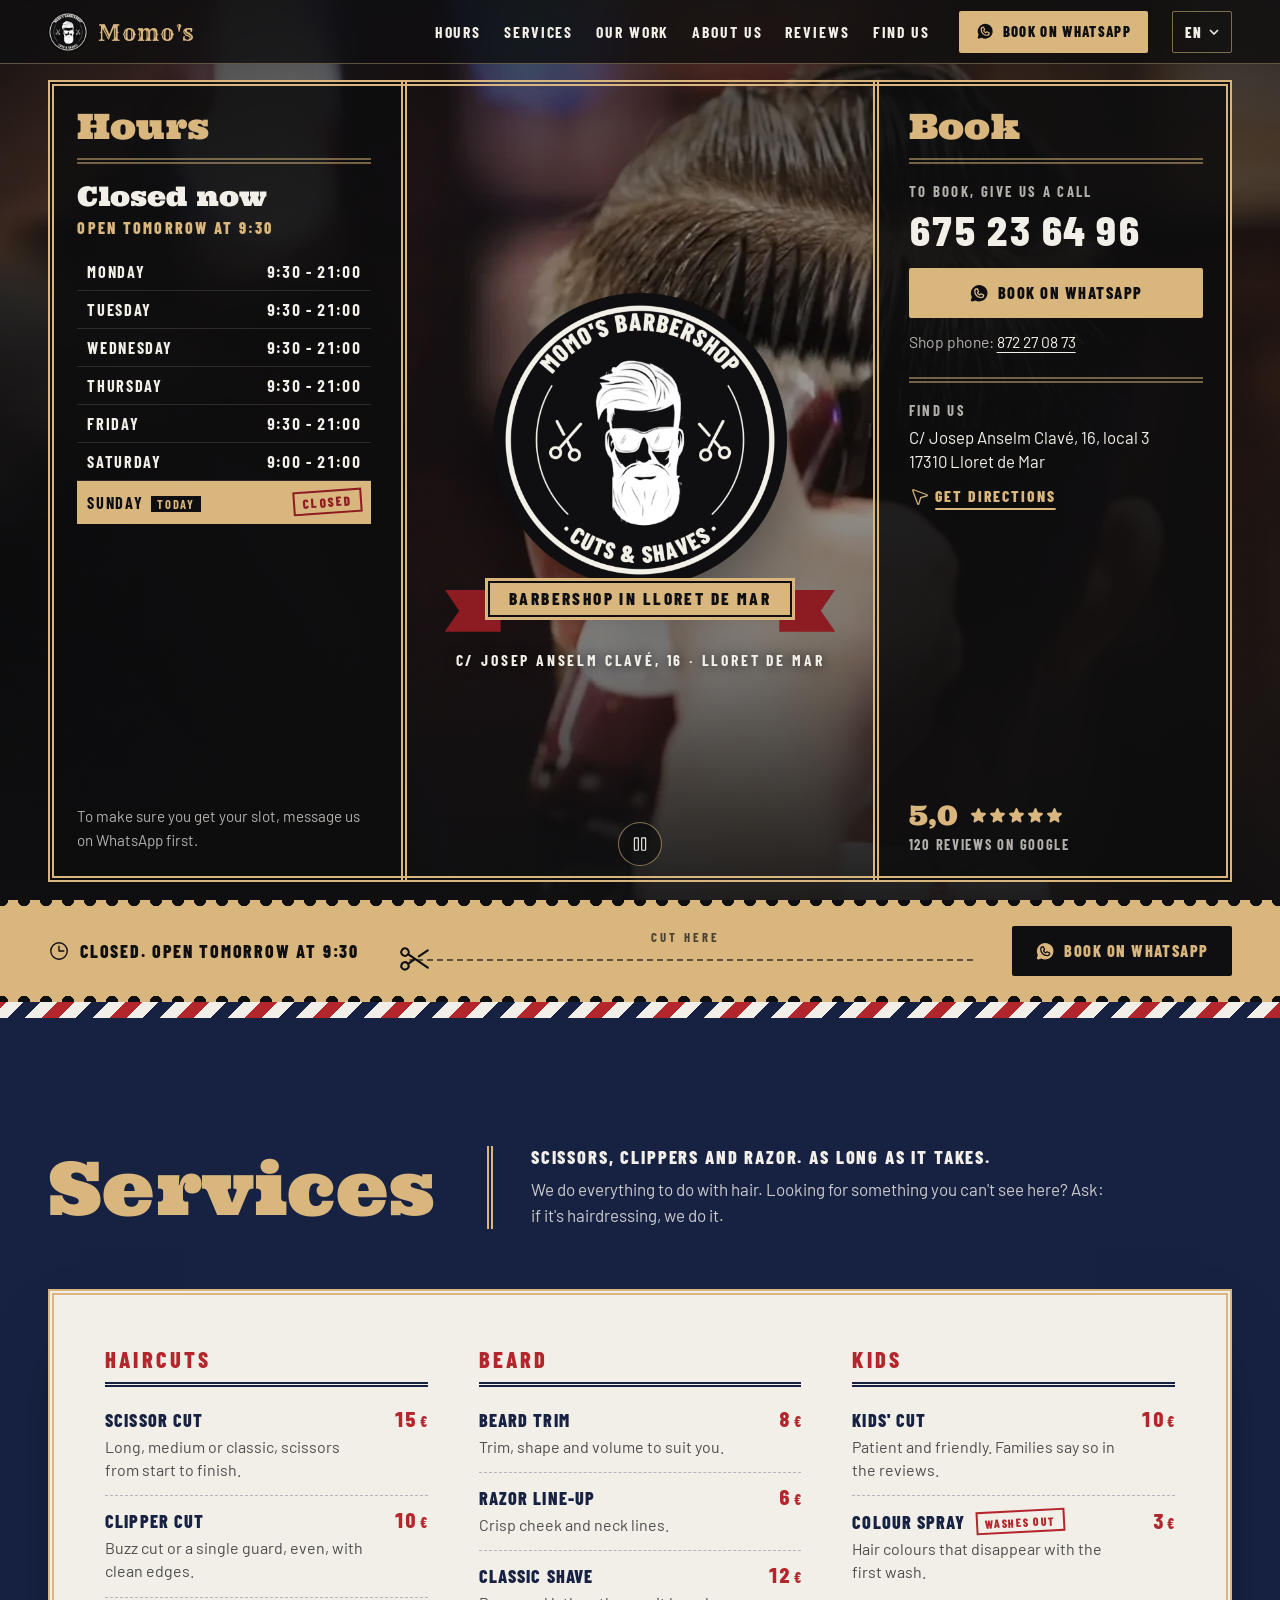
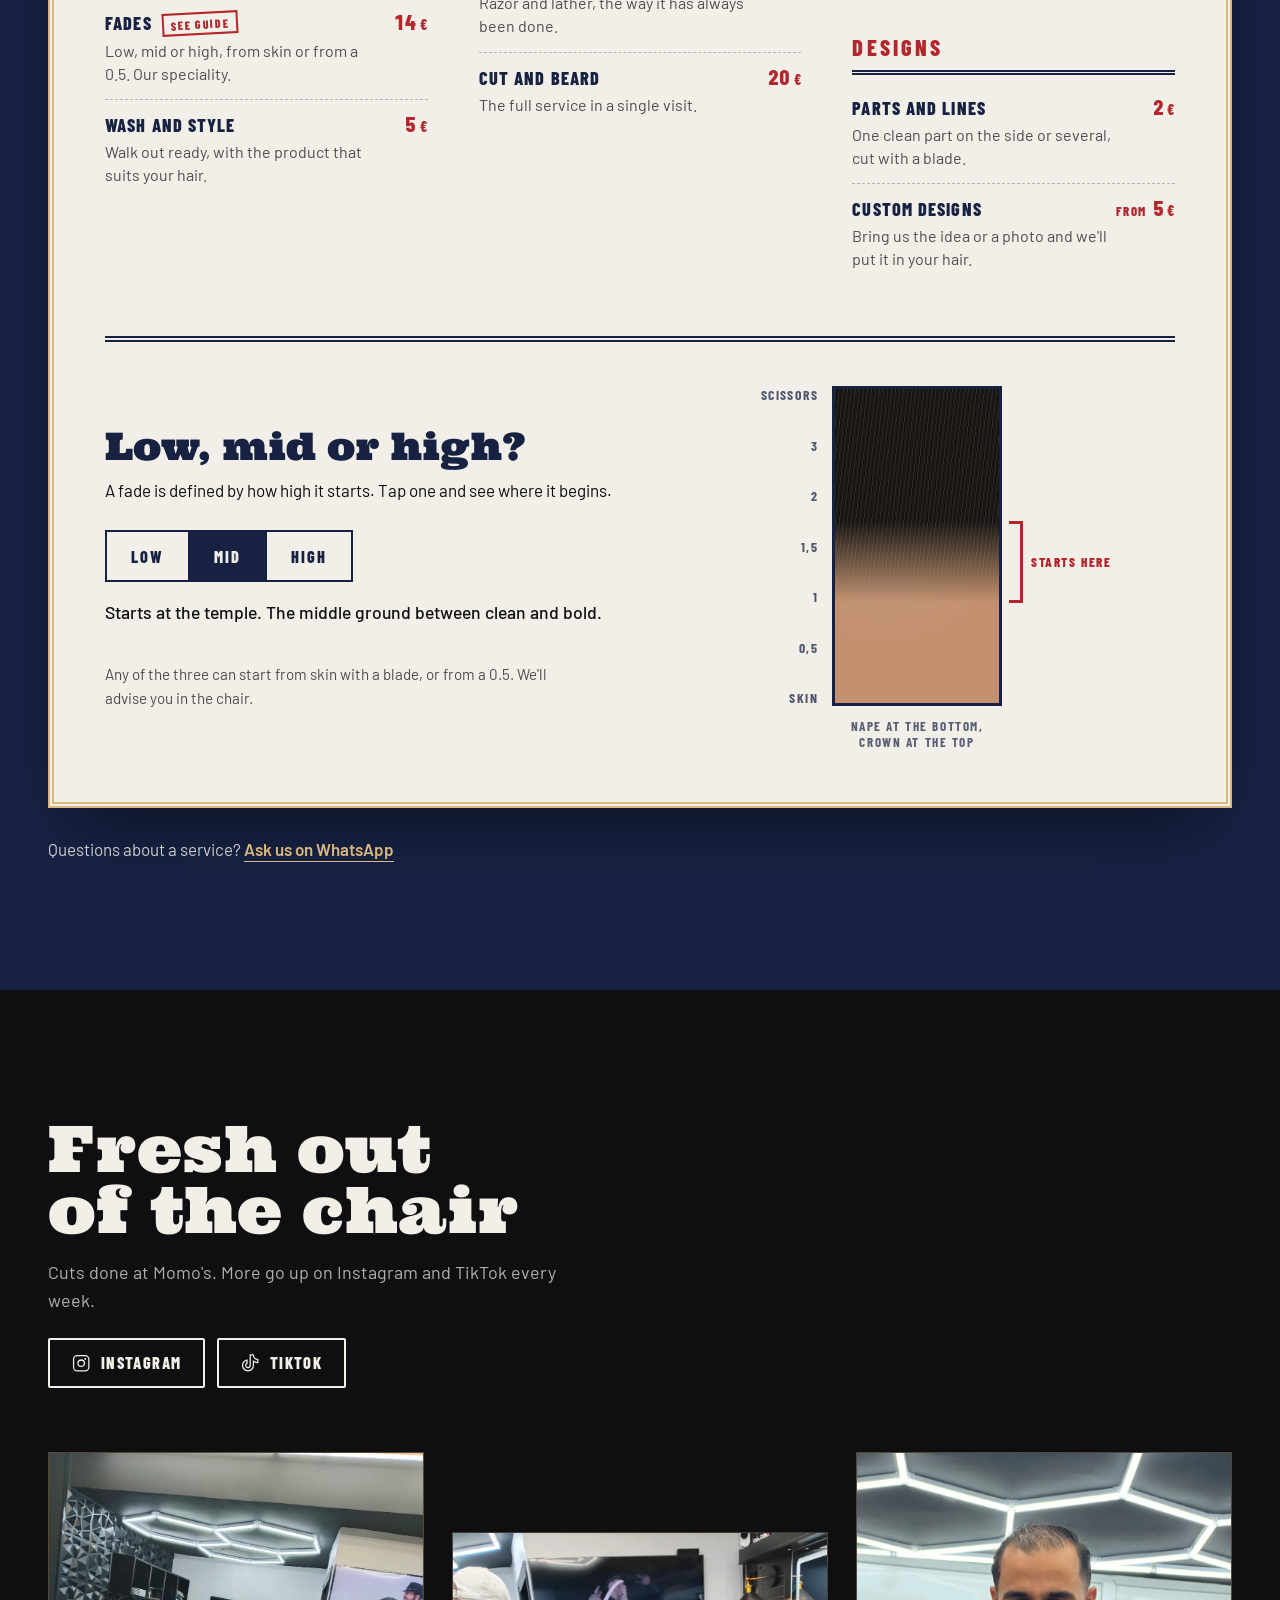
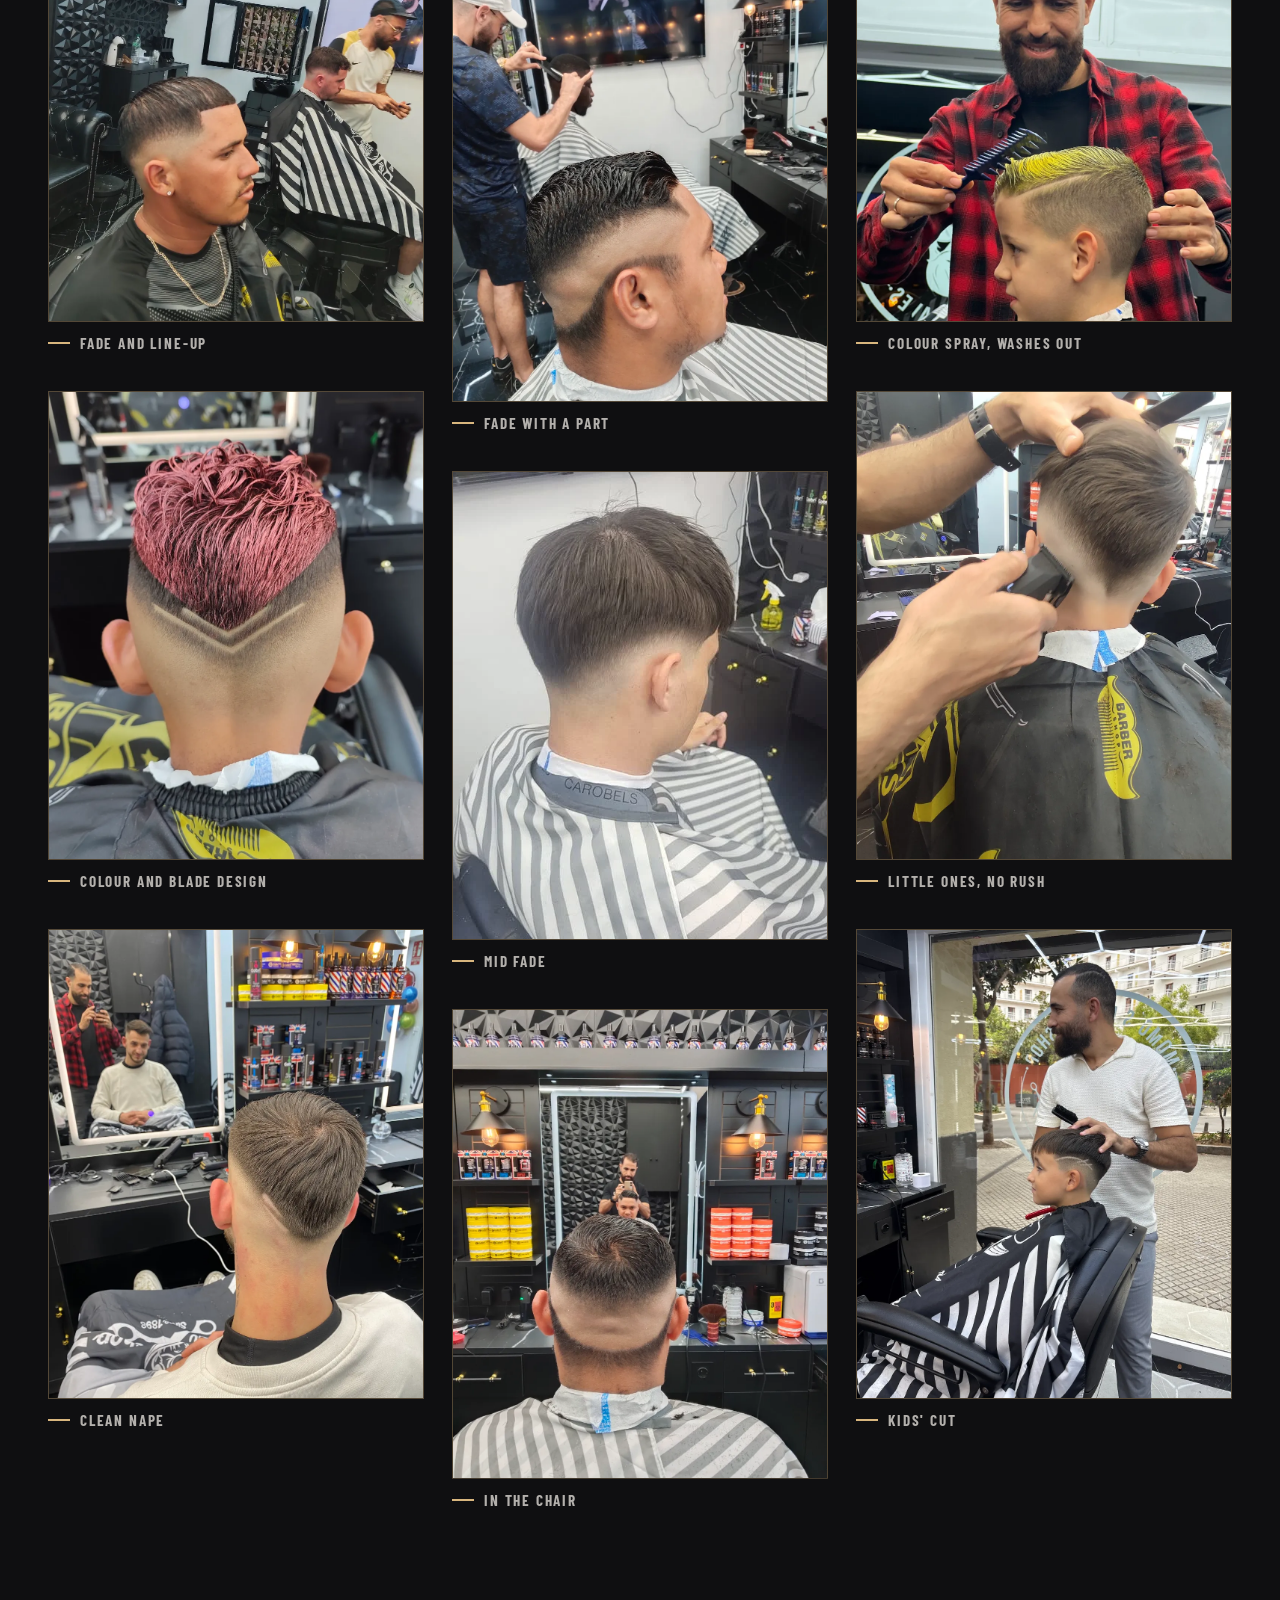
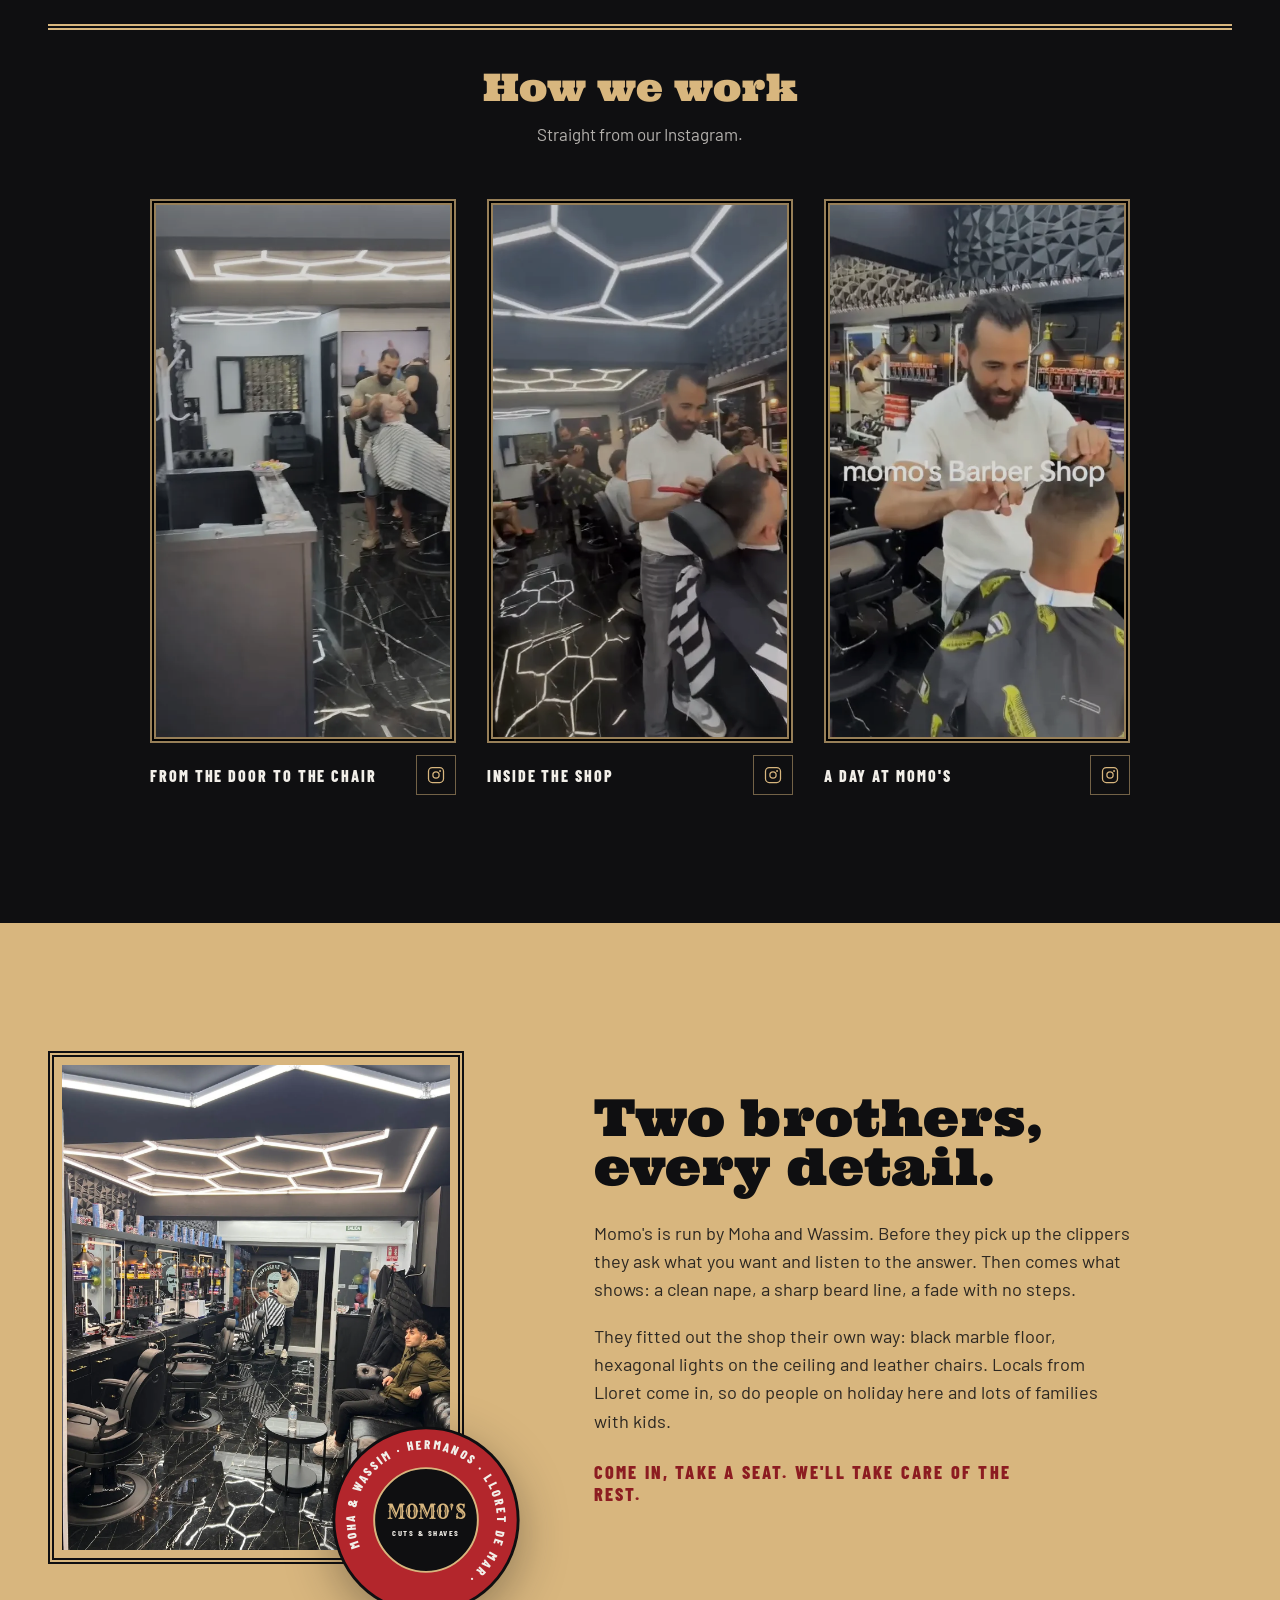
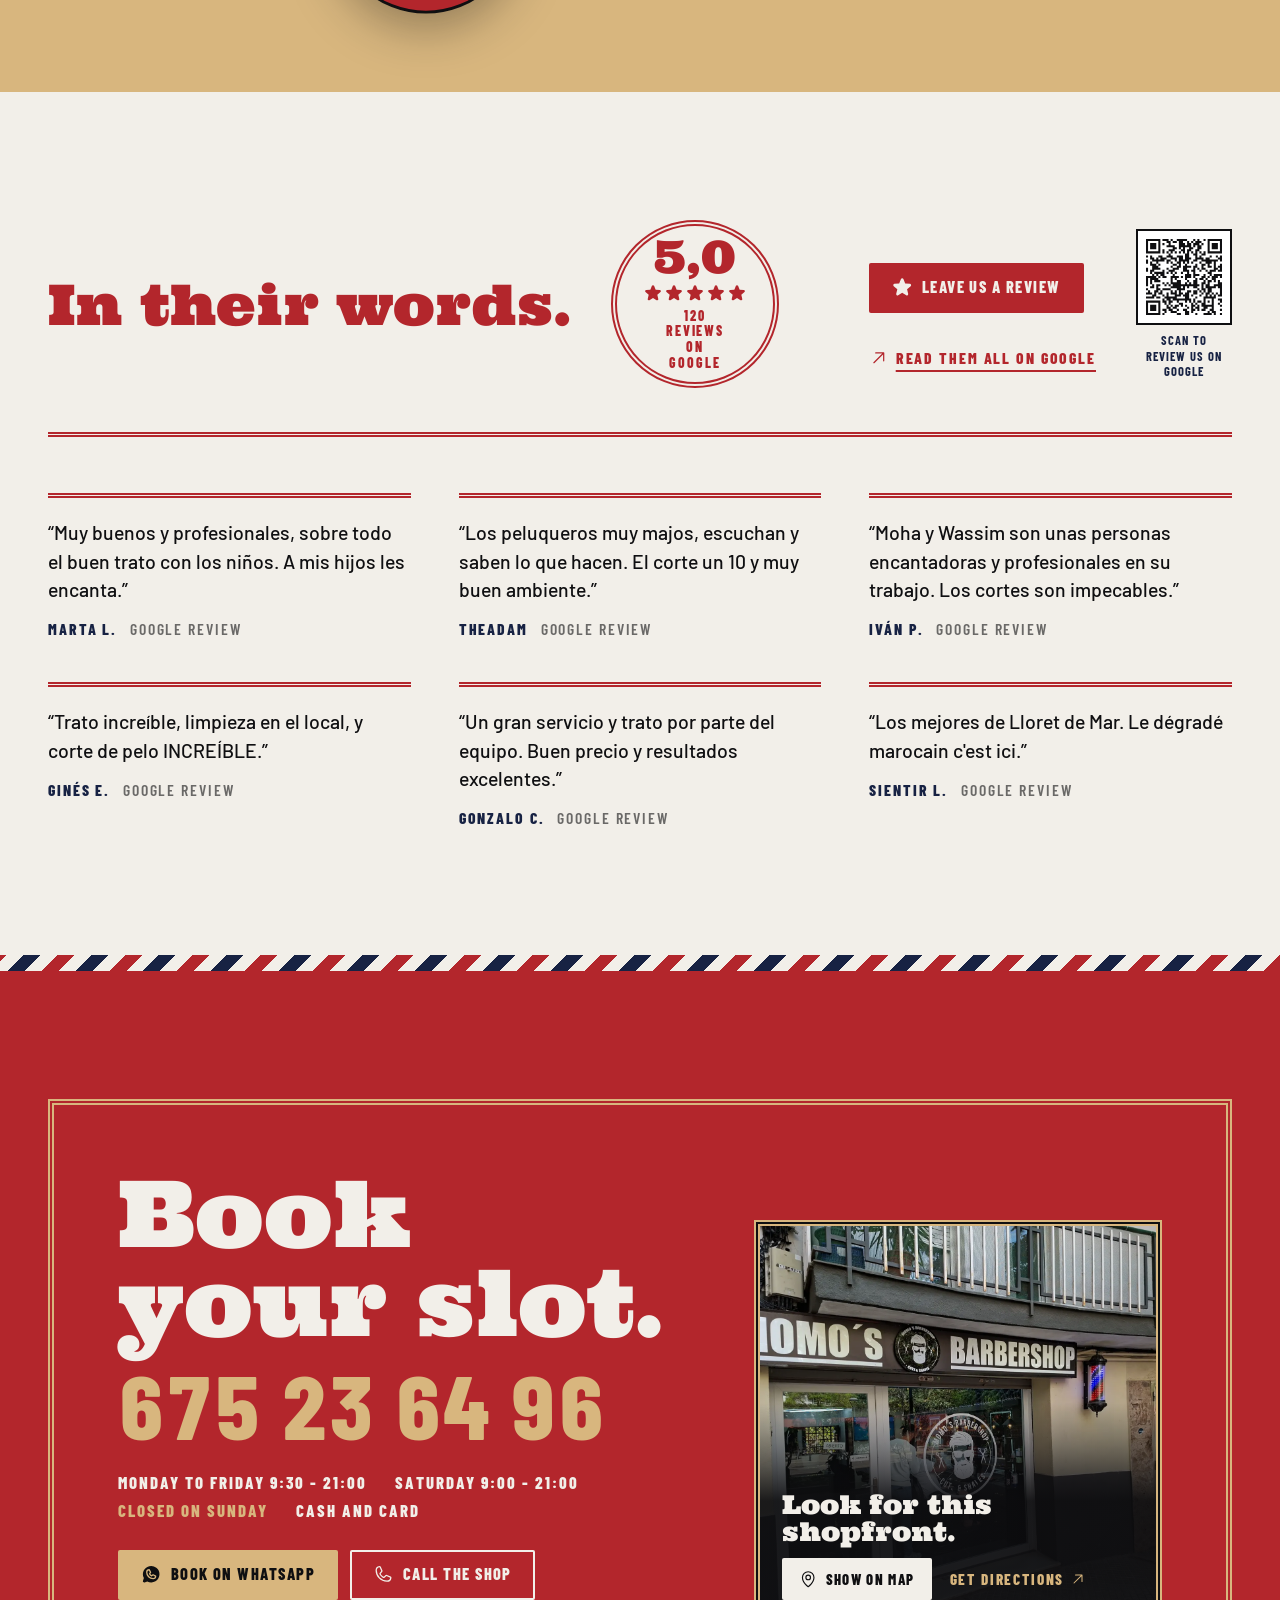
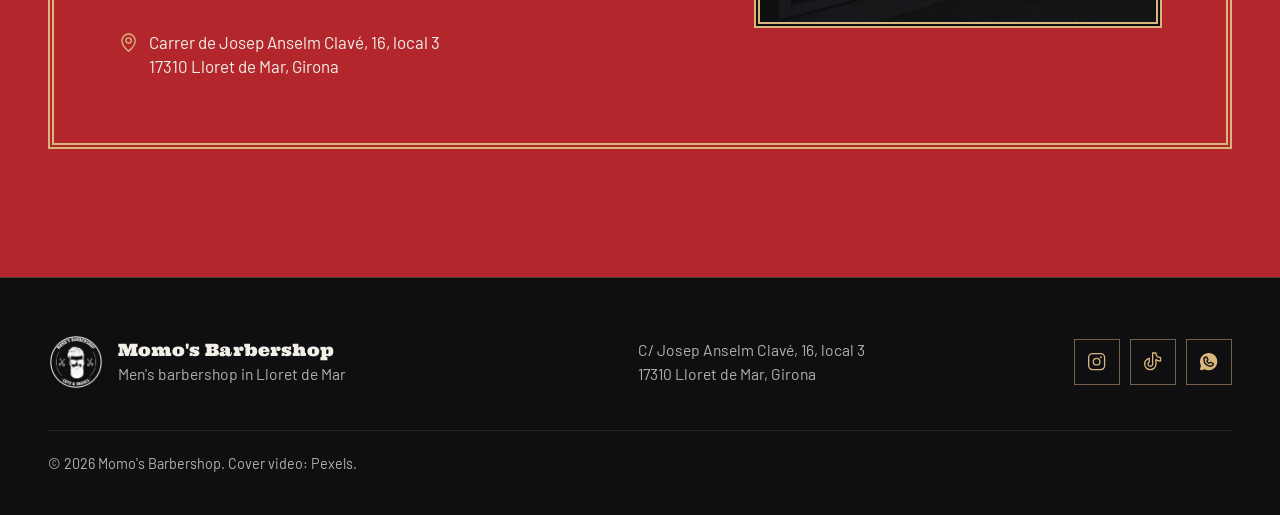
==== index.html @ b681b2f7 "Web de Momo's Barbershop (Lloret de Mar) Sitio estático: hero con vídeo, horario en vivo, carta con " ====
<!doctype html>
<html lang="es">
<head>
  <meta charset="utf-8">
  <meta name="viewport" content="width=device-width, initial-scale=1, viewport-fit=cover">
  <title>Momo's Barbershop | Barbería en Lloret de Mar</title>
  <meta name="description" content="Barbería masculina en Lloret de Mar. Corte, degradados, barba y afeitado, cortes para niños y diseños. Lunes a sábado. Reserva por WhatsApp o llamando al 675 23 64 96.">
  <meta name="theme-color" content="#0f0f11">

  <meta property="og:type" content="website">
  <meta property="og:locale" content="es_ES">
  <meta property="og:locale:alternate" content="en_GB">
  <meta property="og:locale:alternate" content="fr_FR">
  <meta property="og:locale:alternate" content="ca_ES">
  <!-- DOMINIO: se rellena con node tools/set-domain.mjs https://tudominio.es -->
  <meta property="og:title" content="Momo's Barbershop | Barbería en Lloret de Mar">
  <meta property="og:description" content="Corte, degradados, barba y niños. 5,0 en Google con 120 reseñas. C/ Josep Anselm Clavé, 16, Lloret de Mar.">
  <meta property="og:image" content="assets/img/og-momos.jpg">
  <meta name="twitter:card" content="summary_large_image">

  <link rel="icon" type="image/png" sizes="64x64" href="assets/img/favicon-64.png">
  <link rel="apple-touch-icon" href="assets/img/apple-touch-icon.png">

  <link rel="preload" href="assets/fonts/ultra-400.woff2" as="font" type="font/woff2" crossorigin>
  <link rel="preload" href="assets/fonts/barlow-condensed-800.woff2" as="font" type="font/woff2" crossorigin>
  <link rel="preload" href="assets/fonts/barlow-400.woff2" as="font" type="font/woff2" crossorigin>
  <link rel="preload" href="assets/img/logo-momos.webp" as="image" type="image/webp">
  <link rel="preload" href="assets/img/poster-corte-degradado.webp" as="image" type="image/webp">

  <link rel="stylesheet" href="styles.css?v=20260928g">
  <script>document.documentElement.classList.add("js");</script>

  <script type="application/ld+json">
  {
    "@context": "https://schema.org",
    "@type": "HairSalon",
    "name": "MOMO'S BARBERSHOP",
    "description": "Barbería masculina en Lloret de Mar: corte, degradados, barba y afeitado, cortes infantiles y diseños.",
    "image": "assets/img/local-sala.webp",
    "logo": "assets/img/logo-momos-512.png",
    "telephone": "+34 872 27 08 73",
    "priceRange": "€",
    "paymentAccepted": "Cash, Credit Card",
    "currenciesAccepted": "EUR",
    "knowsLanguage": ["es", "ca", "en", "fr"],
    "hasMap": "https://www.google.com/maps?cid=2320590309143812514",
    "makesOffer": [
      { "@type": "Offer", "itemOffered": { "@type": "Service", "name": "Corte de pelo y degradados" } },
      { "@type": "Offer", "itemOffered": { "@type": "Service", "name": "Arreglo de barba y afeitado clásico" } },
      { "@type": "Offer", "itemOffered": { "@type": "Service", "name": "Corte infantil" } },
      { "@type": "Offer", "itemOffered": { "@type": "Service", "name": "Diseños y rayas en el pelo" } }
    ],
    "address": {
      "@type": "PostalAddress",
      "streetAddress": "Carrer de Josep Anselm Clavé, 16, Local 3",
      "postalCode": "17310",
      "addressLocality": "Lloret de Mar",
      "addressRegion": "Girona",
      "addressCountry": "ES"
    },
    "geo": { "@type": "GeoCoordinates", "latitude": 41.7033733, "longitude": 2.8493878 },
    "openingHoursSpecification": [
      { "@type": "OpeningHoursSpecification", "dayOfWeek": ["Monday", "Tuesday", "Wednesday", "Thursday", "Friday"], "opens": "09:30", "closes": "21:00" },
      { "@type": "OpeningHoursSpecification", "dayOfWeek": "Saturday", "opens": "09:00", "closes": "21:00" }
    ],
    "sameAs": [
      "https://www.instagram.com/momo_sbarber_shop/",
      "https://www.tiktok.com/@momos.barbershop4"
    ]
  }
  </script>
</head>
<body>

<svg class="sprite" aria-hidden="true" focusable="false">
  <symbol id="i-phone" viewBox="0 0 256 256"><path d="M222.37,158.46l-47.11-21.11-.13-.06a16,16,0,0,0-15.17,1.4,8.12,8.12,0,0,0-.75.56L134.87,160c-15.42-7.49-31.34-23.29-38.83-38.51l20.78-24.71c.2-.25.39-.5.57-.77a16,16,0,0,0,1.32-15.06l0-.12L97.54,33.64a16,16,0,0,0-16.62-9.52A56.26,56.26,0,0,0,32,80c0,79.4,64.6,144,144,144a56.26,56.26,0,0,0,55.88-48.92A16,16,0,0,0,222.37,158.46ZM176,208A128.14,128.14,0,0,1,48,80,40.2,40.2,0,0,1,82.87,40a.61.61,0,0,0,0,.12l21,47L83.2,111.86a6.13,6.13,0,0,0-.57.77,16,16,0,0,0-1,15.7c9.06,18.53,27.730,37.06,46.46,46.11a16,16,0,0,0,15.75-1.14,8.440,8.440,0,0,0,.74-.56L168.89,152l47,21.05h0s.08,0,.11,0A40.21,40.21,0,0,1,176,208Z"/></symbol>
  <symbol id="i-wa" viewBox="0 0 256 256"><path d="M152.58,145.23l23,11.48A24,24,0,0,1,152,176a72.08,72.08,0,0,1-72-72A24,24,0,0,1,99.29,80.46l11.48,23L101,118a8,8,0,0,0-.73,7.51,56.47,56.47,0,0,0,30.15,30.15A8,8,0,0,0,138,155ZM232,128A104,104,0,0,1,79.12,219.82L45.07,231.17a16,16,0,0,1-20.24-20.24l11.35-34.05A104,104,0,1,1,232,128Zm-40,24a8,8,0,0,0-4.420-7.16l-32-16a8,8,0,0,0-8,.5l-14.69,9.8a40.55,40.55,0,0,1-16-16l9.8-14.69a8,8,0,0,0,.5-8l-16-32A8,8,0,0,0,104,64a40,40,0,0,0-40,40,88.1,88.1,0,0,0,88,88A40,40,0,0,0,192,152Z"/></symbol>
  <symbol id="i-pin" viewBox="0 0 256 256"><path d="M128,64a40,40,0,1,0,40,40A40,40,0,0,0,128,64Zm0,64a24,24,0,1,1,24-24A24,24,0,0,1,128,128Zm0-112a88.1,88.1,0,0,0-88,88c0,31.4,14.51,64.68,42,96.25a254.19,254.19,0,0,0,41.45,38.3,8,8,0,0,0,9.18,0A254.19,254.19,0,0,0,174,200.25c27.45-31.57,42-64.85,42-96.25A88.1,88.1,0,0,0,128,16Zm0,206c-16.53-13-72-60.75-72-118a72,72,0,0,1,144,0C200,161.23,144.53,209,128,222Z"/></symbol>
  <symbol id="i-clock" viewBox="0 0 256 256"><path d="M128,24A104,104,0,1,0,232,128,104.11,104.11,0,0,0,128,24Zm0,192a88,88,0,1,1,88-88A88.1,88.1,0,0,1,128,216Zm64-88a8,8,0,0,1-8,8H128a8,8,0,0,1-8-8V72a8,8,0,0,1,16,0v48h48A8,8,0,0,1,192,128Z"/></symbol>
  <symbol id="i-ig" viewBox="0 0 256 256"><path d="M128,80a48,48,0,1,0,48,48A48.05,48.05,0,0,0,128,80Zm0,80a32,32,0,1,1,32-32A32,32,0,0,1,128,160ZM176,24H80A56.06,56.06,0,0,0,24,80v96a56.06,56.06,0,0,0,56,56h96a56.06,56.06,0,0,0,56-56V80A56.06,56.06,0,0,0,176,24Zm40,152a40,40,0,0,1-40,40H80a40,40,0,0,1-40-40V80A40,40,0,0,1,80,40h96a40,40,0,0,1,40,40ZM192,76a12,12,0,1,1-12-12A12,12,0,0,1,192,76Z"/></symbol>
  <symbol id="i-tt" viewBox="0 0 256 256"><path d="M224,72a48.05,48.05,0,0,1-48-48,8,8,0,0,0-8-8H128a8,8,0,0,0-8,8V156a20,20,0,1,1-28.57-18.08A8,8,0,0,0,96,130.69V88a8,8,0,0,0-9.4-7.88C50.91,86.48,24,119.1,24,156a76,76,0,0,0,152,0V116.29A103.25,103.25,0,0,0,224,128a8,8,0,0,0,8-8V80A8,8,0,0,0,224,72Zm-8,39.64a87.19,87.19,0,0,1-43.33-16.15A8,8,0,0,0,160,102v54a60,60,0,0,1-120,0c0-25.9,16.64-49.13,40-57.6v27.670A36,36,0,1,0,136,156V32h24.5A64.14,64.14,0,0,0,216,87.5Z"/></symbol>
  <symbol id="i-scissors" viewBox="0 0 256 256"><path d="M157.73,113.13A8,8,0,0,1,159.82,102L227.48,55.7a8,8,0,0,1,9,13.21l-67.67,46.3a7.92,7.92,0,0,1-4.51,1.4A8,8,0,0,1,157.73,113.13Zm80.87,85.09a8,8,0,0,1-11.12,2.08L136,137.7,93.49,166.78a36,36,0,1,1-9-13.19L121.83,128,84.44,102.41a35.860,35.860,0,1,1,9-13.19l143,97.87A8,8,0,0,1,238.6,198.22ZM80,180a20,20,0,1,0-5.86,14.14A19.85,19.85,0,0,0,80,180ZM74.14,90.13a20,20,0,1,0-28.28,0A19.85,19.85,0,0,0,74.14,90.13Z"/></symbol>
  <symbol id="i-nav" viewBox="0 0 256 256"><path d="M237.33,106.21,61.41,41l-.16-.05A16,16,0,0,0,40.9,61.25a1,1,0,0,0,.05.16l65.26,175.92A15.77,15.77,0,0,0,121.28,248h.3a15.77,15.77,0,0,0,15-11.29l.06-.2,21.84-78,78-21.84.2-.06a16,16,0,0,0,.62-30.38ZM149.84,144.3a8,8,0,0,0-5.540,5.54L121.3,232l-.06-.17L56,56l175.82,65.22.16.06Z"/></symbol>
  <symbol id="i-pause" viewBox="0 0 256 256"><path d="M200,32H160a16,16,0,0,0-16,16V208a16,16,0,0,0,16,16h40a16,16,0,0,0,16-16V48A16,16,0,0,0,200,32Zm0,176H160V48h40ZM96,32H56A16,16,0,0,0,40,48V208a16,16,0,0,0,16,16H96a16,16,0,0,0,16-16V48A16,16,0,0,0,96,32Zm0,176H56V48H96Z"/></symbol>
  <symbol id="i-play" viewBox="0 0 256 256"><path d="M232.4,114.49,88.32,26.35a16,16,0,0,0-16.2-.3A15.86,15.86,0,0,0,64,39.87V216.13A15.94,15.94,0,0,0,80,232a16.07,16.07,0,0,0,8.36-2.35L232.4,141.51a15.81,15.81,0,0,0,0-27ZM80,215.94V40l143.83,88Z"/></symbol>
  <symbol id="i-list" viewBox="0 0 256 256"><path d="M224,128a8,8,0,0,1-8,8H40a8,8,0,0,1,0-16H216A8,8,0,0,1,224,128ZM40,72H216a8,8,0,0,0,0-16H40a8,8,0,0,0,0,16ZM216,184H40a8,8,0,0,0,0,16H216a8,8,0,0,0,0-16Z"/></symbol>
  <symbol id="i-x" viewBox="0 0 256 256"><path d="M205.66,194.34a8,8,0,0,1-11.32,11.32L128,139.31,61.66,205.66a8,8,0,0,1-11.32-11.32L116.69,128,50.34,61.66A8,8,0,0,1,61.66,50.34L128,116.69l66.34-66.35a8,8,0,0,1,11.32,11.32L139.31,128Z"/></symbol>
  <symbol id="i-arrow" viewBox="0 0 256 256"><path d="M200,64V168a8,8,0,0,1-16,0V83.31L69.66,197.66a8,8,0,0,1-11.32-11.32L172.69,72H88a8,8,0,0,1,0-16H192A8,8,0,0,1,200,64Z"/></symbol>
  <symbol id="i-star" viewBox="0 0 256 256"><path d="M234.29,114.85l-45,38.83L203,211.75a16.4,16.4,0,0,1-24.5,17.82L128,198.49,77.47,229.57A16.4,16.4,0,0,1,53,211.75l13.76-58.07-45-38.83A16.46,16.46,0,0,1,31.08,86l59-4.76,22.76-55.08a16.36,16.36,0,0,1,30.27,0l22.75,55.08,59,4.76a16.46,16.46,0,0,1,9.37,28.86Z"/></symbol>
</svg>

<div class="aviso" data-aviso hidden><p data-aviso-text></p></div>

<a class="skip" href="#servicios" data-i18n="skip">Saltar al contenido</a>

<!-- ============ NAV ============ -->
<header class="nav" data-nav>
  <div class="nav__inner">
    <a class="nav__brand" href="#top" aria-label="Momo's Barbershop, inicio">
      <img src="assets/img/logo-momos.webp" alt="" width="40" height="40">
      <span class="nav__word">Momo's</span>
    </a>
    <nav class="nav__links" id="menu" aria-label="Secciones">
      <a href="#top" data-i18n="nav.hours">Horario</a>
      <a href="#servicios" data-i18n="nav.services">Servicios</a>
      <a href="#trabajos" data-i18n="nav.work">Trabajos</a>
      <a href="#nosotros" data-i18n="nav.about">Nosotros</a>
      <a href="#opiniones" data-i18n="nav.reviews">Opiniones</a>
      <a href="#donde" data-i18n="nav.where">Dónde</a>
      <a class="nav__cta btn btn--brass btn--sm" href="https://wa.me/34603978374?text=Hola%2C%20quer%C3%ADa%20pedir%20hora%20en%20Momo%27s." target="_blank" rel="noopener">
        <svg class="ico" aria-hidden="true"><use href="#i-wa"/></svg><span data-i18n="cta.wa">Reserva por WhatsApp</span>
      </a>
    </nav>
    <div class="lang" data-lang>
      <button class="lang__btn" type="button" aria-expanded="false" aria-controls="lang-menu" aria-label="Idioma"><span data-lang-current>ES</span><svg class="lang__chev" viewBox="0 0 10 6" aria-hidden="true"><path d="M1 1l4 4 4-4" fill="none" stroke="currentColor" stroke-width="1.6"/></svg></button>
      <ul class="lang__menu" id="lang-menu" hidden>
        <li><button type="button" lang="es" data-set-lang="es">Español</button></li>
        <li><button type="button" lang="en" data-set-lang="en">English</button></li>
        <li><button type="button" lang="fr" data-set-lang="fr">Français</button></li>
        <li><button type="button" lang="ca" data-set-lang="ca">Català</button></li>
      </ul>
    </div>
    <a class="nav__call" href="tel:+34675236496" aria-label="Llamar al 675 23 64 96">
      <svg class="ico" aria-hidden="true"><use href="#i-phone"/></svg>
    </a>
    <button class="nav__toggle" type="button" aria-expanded="false" aria-controls="menu" data-menu-toggle>
      <svg class="ico ico--open" aria-hidden="true"><use href="#i-list"/></svg>
      <svg class="ico ico--close" aria-hidden="true"><use href="#i-x"/></svg>
      <span class="visually-hidden" data-i18n="nav.menu">Menú</span>
    </button>
  </div>
</header>

<main id="top">

  <!-- ============ HERO: cartel ============ -->
  <section class="hero" aria-labelledby="hero-title" data-hero>
    <div class="hero__media" aria-hidden="true">
      <video class="hero__video is-active" data-clip="0" muted playsinline autoplay loop preload="auto"
             poster="assets/img/poster-corte-degradado.webp">
        <source src="assets/video/corte-degradado-1080.mp4" type="video/mp4" media="(min-width: 900px)">
        <source src="assets/video/corte-degradado-540.mp4" type="video/mp4">
      </video>
      <video class="hero__video" data-clip="1" muted playsinline loop preload="none"
             poster="assets/img/poster-maquina-nuca.webp">
        <source src="assets/video/maquina-nuca-1080.mp4" type="video/mp4" media="(min-width: 900px)">
        <source src="assets/video/maquina-nuca-540.mp4" type="video/mp4">
      </video>
      <div class="hero__shade"></div>
    </div>

    <div class="hero__bill">
      <!-- Horario -->
      <aside class="panel panel--hours" aria-labelledby="horario-title">
        <h2 class="panel__title" id="horario-title" data-i18n="nav.hours">Horario</h2>
        <p class="status" data-status>
          <span class="status__head" data-status-head>Lunes a sábado</span>
          <span class="status__sub" data-status-sub data-i18n="fact.sun">Domingo cerrado</span>
        </p>
        <ul class="hours" data-hours>
          <li data-day="1"><span data-i18n="day.1">Lunes</span><span>9:30 - 21:00</span></li>
          <li data-day="2"><span data-i18n="day.2">Martes</span><span>9:30 - 21:00</span></li>
          <li data-day="3"><span data-i18n="day.3">Miércoles</span><span>9:30 - 21:00</span></li>
          <li data-day="4"><span data-i18n="day.4">Jueves</span><span>9:30 - 21:00</span></li>
          <li data-day="5"><span data-i18n="day.5">Viernes</span><span>9:30 - 21:00</span></li>
          <li data-day="6"><span data-i18n="day.6">Sábado</span><span>9:00 - 21:00</span></li>
          <li data-day="0" class="is-closed"><span data-i18n="day.0">Domingo</span><span class="stamp" data-i18n="closed">Cerrado</span></li>
        </ul>
        <p class="panel__note" data-i18n="hours.note">Para asegurar tu hora, escríbenos antes por WhatsApp.</p>
      </aside>

      <!-- Emblema -->
      <div class="hero__center">
        <img class="hero__logo" src="assets/img/logo-momos.webp" width="900" height="900"
             alt="Logotipo de Momo's Barbershop: barbudo con gafas de sol entre dos tijeras, con Cuts &amp; Shaves">
        <h1 class="ribbon" id="hero-title">
          <span class="visually-hidden">Momo's Barbershop, </span>
          <span class="ribbon__text" data-i18n="ribbon">Barbería en Lloret de Mar</span>
        </h1>
        <p class="hero__address">C/ Josep Anselm Clavé, 16 <span aria-hidden="true">·</span> Lloret de Mar</p>
        <p class="hero__live" data-live aria-hidden="true">Lunes a sábado, desde las 9:00</p>
        <div class="hero__quick">
          <a class="btn btn--brass" href="https://wa.me/34603978374?text=Hola%2C%20quer%C3%ADa%20pedir%20hora%20en%20Momo%27s." target="_blank" rel="noopener">
            <svg class="ico" aria-hidden="true"><use href="#i-wa"/></svg><span data-i18n="cta.wa">Reserva por WhatsApp</span>
          </a>
          <a class="btn btn--line" href="tel:+34675236496">
            <svg class="ico" aria-hidden="true"><use href="#i-phone"/></svg><span data-i18n="btn.call">Llamar</span>
          </a>
        </div>
      </div>

      <!-- Reserva -->
      <aside class="panel panel--book" aria-labelledby="reserva-title">
        <h2 class="panel__title" id="reserva-title" data-i18n="book.title">Reserva</h2>
        <p class="panel__label" data-i18n="book.label">Para tu cita, llámanos</p>
        <a class="phone" href="tel:+34675236496">675 23 64 96</a>
        <a class="btn btn--brass btn--block" href="https://wa.me/34603978374?text=Hola%2C%20quer%C3%ADa%20pedir%20hora%20en%20Momo%27s." target="_blank" rel="noopener">
          <svg class="ico" aria-hidden="true"><use href="#i-wa"/></svg><span data-i18n="cta.wa">Reserva por WhatsApp</span>
        </a>
        <p class="panel__small"><span data-i18n="book.shop">Teléfono del local:</span> <a href="tel:+34872270873">872 27 08 73</a></p>

        <div class="panel__where">
          <p class="panel__label" data-i18n="nav.where">Dónde</p>
          <p class="panel__address">C/ Josep Anselm Clavé, 16, local 3<br>17310 Lloret de Mar</p>
          <a class="link-arrow" href="https://www.google.com/maps/dir/?api=1&amp;destination=MOMO%27S%20BARBERSHOP%2C%20Carrer%20de%20Josep%20Anselm%20Clav%C3%A9%2016%2C%20Lloret%20de%20Mar" target="_blank" rel="noopener">
            <svg class="ico" aria-hidden="true"><use href="#i-nav"/></svg><span data-i18n="directions">Cómo llegar</span>
          </a>
        </div>

        <a class="rating" href="https://www.google.com/maps?cid=2320590309143812514" target="_blank" rel="noopener">
          <span class="rating__num">5,0</span>
          <span class="rating__stars" aria-hidden="true">
            <svg class="ico"><use href="#i-star"/></svg><svg class="ico"><use href="#i-star"/></svg><svg class="ico"><use href="#i-star"/></svg><svg class="ico"><use href="#i-star"/></svg><svg class="ico"><use href="#i-star"/></svg>
          </span>
          <span class="rating__txt" data-i18n="rating">120 reseñas en Google</span>
        </a>
      </aside>
    </div>

    <button class="hero__pause" type="button" aria-pressed="false" data-video-toggle>
      <svg class="ico ico--pause" aria-hidden="true"><use href="#i-pause"/></svg>
      <svg class="ico ico--play" aria-hidden="true"><use href="#i-play"/></svg>
      <span class="visually-hidden" data-video-label>Pausar vídeo</span>
    </button>
  </section>

  <!-- ============ TICKET: corta por aquí ============ -->
  <div class="ticket" data-ticket>
    <div class="ticket__inner">
      <p class="ticket__status">
        <svg class="ico" aria-hidden="true"><use href="#i-clock"/></svg>
        <span data-ticket-status>Lunes a sábado, desde las 9:00</span>
      </p>
      <div class="ticket__cut" aria-hidden="true">
        <span class="ticket__line"></span>
        <span class="ticket__label" data-i18n="cut.here">corta por aquí</span>
        <svg class="ticket__scissors" data-scissors><use href="#i-scissors"/></svg>
      </div>
      <a class="btn btn--ink" href="https://wa.me/34603978374?text=Hola%2C%20quer%C3%ADa%20pedir%20hora%20en%20Momo%27s." target="_blank" rel="noopener">
        <svg class="ico" aria-hidden="true"><use href="#i-wa"/></svg><span data-i18n="cta.wa">Reserva por WhatsApp</span>
      </a>
    </div>
  </div>

  <div class="pole" aria-hidden="true"><span></span></div>

  <!-- ============ SERVICIOS ============ -->
  <section class="sec sec--navy" id="servicios" aria-labelledby="servicios-title">
    <div class="wrap">
      <header class="menu-head reveal">
        <h2 class="h-display h-display--brass" id="servicios-title" data-i18n="nav.services">Servicios</h2>
        <div class="menu-head__aside">
          <p class="menu-head__label" data-i18n="services.label">Tijera, máquina y navaja. El tiempo que haga falta.</p>
          <p data-i18n="services.intro">Hacemos todo lo que tenga que ver con el pelo. Si buscas algo que no ves aquí, pregunta: si es de peluquería, lo hacemos.</p>
        </div>
      </header>

      <div class="menu-card">
        <div class="menu-card__cols">
          <div class="menu-group reveal">
            <h3 class="menu-group__title" data-i18n="grp.cut">Corte</h3>
            <ul class="menu-list">
              <li><h4><span class="menu-list__name" data-i18n="s.scissor">Corte a tijera</span><span class="price">15<span class="price__cur"> €</span></span></h4><p data-i18n="s.scissor.d">Largo, medio o clásico, trabajado a tijera de principio a fin.</p></li>
              <li><h4><span class="menu-list__name" data-i18n="s.clipper">Corte a máquina</span><span class="price">10<span class="price__cur"> €</span></span></h4><p data-i18n="s.clipper.d">Rapado o a un número, parejo y con los contornos limpios.</p></li>
              <li><h4><span class="menu-list__name" data-i18n="s.fade">Degradados <a class="tag tag--link" href="#guia">ver guía</a></span><span class="price">14<span class="price__cur"> €</span></span></h4><p data-i18n="s.fade.d">Bajo, medio o alto, desde piel o desde el 0,5. El de la casa.</p></li>
              <li><h4><span class="menu-list__name" data-i18n="s.wash">Lavado y peinado</span><span class="price">5<span class="price__cur"> €</span></span></h4><p data-i18n="s.wash.d">Para salir listo, con el producto que mejor va a tu pelo.</p></li>
            </ul>
          </div>

          <div class="menu-group reveal">
            <h3 class="menu-group__title" data-i18n="grp.beard">Barba</h3>
            <ul class="menu-list">
              <li><h4><span class="menu-list__name" data-i18n="s.beard">Arreglo de barba</span><span class="price">8<span class="price__cur"> €</span></span></h4><p data-i18n="s.beard.d">Recorte, forma y volumen a tu medida.</p></li>
              <li><h4><span class="menu-list__name" data-i18n="s.lineup">Perfilado a navaja</span><span class="price">6<span class="price__cur"> €</span></span></h4><p data-i18n="s.lineup.d">Mejillas y cuello definidos, con la línea bien marcada.</p></li>
              <li><h4><span class="menu-list__name" data-i18n="s.shave">Afeitado clásico</span><span class="price">12<span class="price__cur"> €</span></span></h4><p data-i18n="s.shave.d">A navaja y con espuma, como se ha hecho siempre.</p></li>
              <li><h4><span class="menu-list__name" data-i18n="s.combo">Corte y barba</span><span class="price">20<span class="price__cur"> €</span></span></h4><p data-i18n="s.combo.d">El servicio completo en una sola visita.</p></li>
            </ul>
          </div>

          <div class="menu-group reveal">
            <h3 class="menu-group__title" data-i18n="grp.kids">Niños</h3>
            <ul class="menu-list">
              <li><h4><span class="menu-list__name" data-i18n="s.kids">Corte infantil</span><span class="price">10<span class="price__cur"> €</span></span></h4><p data-i18n="s.kids.d">Con calma y buen trato. Las familias lo repiten en las reseñas.</p></li>
              <li><h4><span class="menu-list__name" data-i18n="s.spray">Color en spray <span class="tag tag--stamp">se va al lavar</span></span><span class="price">3<span class="price__cur"> €</span></span></h4><p data-i18n="s.spray.d">Colores para el pelo que desaparecen con el primer lavado.</p></li>
            </ul>
            <h3 class="menu-group__title menu-group__title--next" data-i18n="grp.designs">Diseños</h3>
            <ul class="menu-list">
              <li><h4><span class="menu-list__name" data-i18n="s.lines">Rayas y líneas</span><span class="price">2<span class="price__cur"> €</span></span></h4><p data-i18n="s.lines.d">Una raya limpia al lado o varias, marcadas a cuchilla.</p></li>
              <li><h4><span class="menu-list__name" data-i18n="s.custom">Dibujos a medida</span><span class="price"><small data-i18n="from">desde</small> 5<span class="price__cur"> €</span></span></h4><p data-i18n="s.custom.d">Tráenos la idea o una foto y lo pasamos al pelo.</p></li>
            </ul>
          </div>
        </div>

        <!-- Guía del degradado -->
        <div class="fade-guide" id="guia" data-fade="medio">
          <div class="fade-guide__text">
            <h3 class="fade-guide__title" data-i18n="fade.title">¿Bajo, medio o alto?</h3>
            <p data-i18n="fade.intro">Un degradado se define por la altura a la que empieza a subir. Toca uno y mira dónde nace.</p>
            <div class="seg" role="radiogroup" aria-label="Altura del degradado">
              <button type="button" role="radio" aria-checked="false" data-fade-opt="bajo" data-i18n="fade.low">Bajo</button>
              <button type="button" role="radio" aria-checked="true" data-fade-opt="medio" data-i18n="fade.mid">Medio</button>
              <button type="button" role="radio" aria-checked="false" data-fade-opt="alto" data-i18n="fade.high">Alto</button>
            </div>
            <p class="fade-guide__desc" aria-live="polite">
              <span data-fade-desc="bajo" data-i18n="fade.low.d">Nace justo encima de la oreja y en la nuca. Discreto y fácil de llevar.</span>
              <span data-fade-desc="medio" data-i18n="fade.mid.d">Empieza a la altura de la sien. El punto medio entre limpio y marcado.</span>
              <span data-fade-desc="alto" data-i18n="fade.high.d">Sube casi hasta la coronilla. Mucho contraste con el largo de arriba.</span>
            </p>
            <p class="fade-guide__note" data-i18n="fade.note">Cualquiera de los tres puede salir desde piel, a cuchilla, o desde el 0,5. En la silla te aconsejamos.</p>
          </div>
          <div class="fade-visual" aria-hidden="true">
            <ol class="fade-scale">
              <li data-i18n="scale.scissors">Tijera</li><li>3</li><li>2</li><li>1,5</li><li>1</li><li>0,5</li><li data-i18n="scale.skin">Piel</li>
            </ol>
            <div class="fade-swatch">
              <span class="fade-swatch__hair"></span>
              <span class="fade-bracket"><span data-i18n="fade.starts">aquí empieza</span></span>
            </div>
            <p class="fade-visual__caption" data-i18n="fade.caption">Nuca abajo, coronilla arriba</p>
          </div>
        </div>
      </div>

      <p class="menu-foot reveal"><span data-i18n="menu.doubt">¿Dudas con algún servicio?</span> <a href="https://wa.me/34603978374?text=Hola%2C%20ten%C3%ADa%20una%20duda%20sobre%20un%20servicio." target="_blank" rel="noopener"><span data-i18n="menu.ask">Pregúntanos por WhatsApp</span></a></p>
    </div>
  </section>

  <!-- ============ TRABAJOS ============ -->
  <section class="sec sec--ink" id="trabajos" aria-labelledby="trabajos-title">
    <div class="wrap">
      <header class="work-head reveal">
        <h2 class="h-display" id="trabajos-title" data-i18n="work.title">Recién salidos de la silla</h2>
        <p data-i18n="work.intro">Cortes hechos en Momo's. Cada semana suben más a Instagram y TikTok.</p>
        <div class="work-head__links">
          <a class="btn btn--line" href="https://www.instagram.com/momo_sbarber_shop/" target="_blank" rel="noopener"><svg class="ico" aria-hidden="true"><use href="#i-ig"/></svg><span>Instagram</span></a>
          <a class="btn btn--line" href="https://www.tiktok.com/@momos.barbershop4" target="_blank" rel="noopener"><svg class="ico" aria-hidden="true"><use href="#i-tt"/></svg><span>TikTok</span></a>
        </div>
      </header>

      <div class="work-grid">
        <figure class="shot"><div class="shot__frame"><img src="assets/img/degradado-perfil.webp" width="1000" height="1333" loading="lazy" decoding="async" alt="Cliente de perfil con un degradado recién hecho en Momo&#39;s"></div><figcaption data-i18n="cap.fade">Degradado y contorno</figcaption></figure>
        <figure class="shot"><div class="shot__frame"><img src="assets/img/degradado-con-raya.webp" width="1000" height="1333" loading="lazy" decoding="async" alt="Degradado con raya marcada a cuchilla visto de lado"></div><figcaption data-i18n="cap.part">Degradado con raya</figcaption></figure>
        <figure class="shot"><div class="shot__frame"><img src="assets/img/nino-color.webp" width="1000" height="1333" loading="lazy" decoding="async" alt="Barbero sonriendo mientras peina a un niño con el pelo pintado de amarillo con spray"></div><figcaption data-i18n="cap.spray">Color en spray, se va al lavar</figcaption></figure>
        <figure class="shot"><div class="shot__frame"><img src="assets/img/color-y-dibujo.webp" width="1000" height="1777" loading="lazy" decoding="async" alt="Niño de espaldas con el pelo pintado de rojo y un dibujo marcado a cuchilla"></div><figcaption data-i18n="cap.design">Color y dibujo a cuchilla</figcaption></figure>
        <figure class="shot"><div class="shot__frame"><img src="assets/img/degradado-medio.webp" width="640" height="640" loading="lazy" decoding="async" alt="Nuca con degradado medio y el pelo de arriba texturizado"></div><figcaption data-i18n="cap.mid">Degradado medio</figcaption></figure>
        <figure class="shot"><div class="shot__frame"><img src="assets/img/corte-infantil-maquina.webp" width="1000" height="1331" loading="lazy" decoding="async" alt="Niño en el sillón mientras el barbero le pasa la máquina por la nuca"></div><figcaption data-i18n="cap.little">Los peques, con calma</figcaption></figure>
        <figure class="shot"><div class="shot__frame"><img src="assets/img/degradado-nuca.webp" width="1000" height="1333" loading="lazy" decoding="async" alt="Cliente de espaldas frente al espejo con la nuca recién degradada"></div><figcaption data-i18n="cap.nape">Nuca limpia</figcaption></figure>
        <figure class="shot"><div class="shot__frame"><img src="assets/img/en-el-espejo.webp" width="1000" height="1333" loading="lazy" decoding="async" alt="Cliente en el sillón visto de espaldas, reflejado en el espejo de la barbería"></div><figcaption data-i18n="cap.chair">En la silla</figcaption></figure>
        <figure class="shot"><div class="shot__frame"><img src="assets/img/corte-infantil.webp" width="1000" height="1333" loading="lazy" decoding="async" alt="Barbero cortando el pelo a un niño con capa de rayas"></div><figcaption data-i18n="s.kids">Corte infantil</figcaption></figure>
      </div>
      <div class="reels">
        <header class="reels__head reveal">
          <h3 class="reels__title" data-i18n="reels.title">Así se trabaja aquí</h3>
          <p data-i18n="reels.intro">Vídeos de su Instagram, tal cual.</p>
        </header>
        <div class="reels__row">
        <figure class="reel reveal">
          <div class="reel__frame">
            <video class="reel__video" muted playsinline loop preload="none" poster="assets/img/poster-reel-entrada.webp" data-src="assets/video/reel-entrada.mp4" aria-label="De la puerta al sillón"></video>
          </div>
          <figcaption><span data-i18n="reel.door">De la puerta al sillón</span><a href="https://www.instagram.com/momo_sbarber_shop/reel/DZ-PEzqNC6E/" target="_blank" rel="noopener" aria-label="Instagram"><svg class="ico" aria-hidden="true"><use href="#i-ig"/></svg></a></figcaption>
        </figure>
        <figure class="reel reveal">
          <div class="reel__frame">
            <video class="reel__video" muted playsinline loop preload="none" poster="assets/img/poster-reel-local.webp" data-src="assets/video/reel-local.mp4" aria-label="El local por dentro"></video>
          </div>
          <figcaption><span data-i18n="reel.shop">El local por dentro</span><a href="https://www.instagram.com/momo_sbarber_shop/reel/DZf7taTtRQb/" target="_blank" rel="noopener" aria-label="Instagram"><svg class="ico" aria-hidden="true"><use href="#i-ig"/></svg></a></figcaption>
        </figure>
        <figure class="reel reveal">
          <div class="reel__frame">
            <video class="reel__video" muted playsinline loop preload="none" poster="assets/img/poster-reel-corte.webp" data-src="assets/video/reel-corte.mp4" aria-label="Un día en Momo's"></video>
          </div>
          <figcaption><span data-i18n="reel.day">Un día en Momo's</span><a href="https://www.instagram.com/momo_sbarber_shop/reel/DZdiip8N1b2/" target="_blank" rel="noopener" aria-label="Instagram"><svg class="ico" aria-hidden="true"><use href="#i-ig"/></svg></a></figcaption>
        </figure>
        </div>
      </div>
    </div>
  </section>

  <!-- ============ NOSOTROS ============ -->
  <section class="sec sec--brass" id="nosotros" aria-labelledby="nosotros-title">
    <div class="wrap about">
      <div class="about__media reveal">
        <figure class="about__photo">
          <img src="assets/img/local-hexagonos.webp" width="1350" height="1800" loading="lazy" decoding="async"
               alt="Interior de Momo's: techo con luces hexagonales, suelo de mármol negro y sillones de barbero">
        </figure>
        <svg class="seal" viewBox="0 0 200 200" aria-hidden="true" data-seal>
          <defs><path id="seal-circle" d="M100,100 m-74,0 a74,74 0 1,1 148,0 a74,74 0 1,1 -148,0"/></defs>
          <circle cx="100" cy="100" r="96" class="seal__ring"/>
          <circle cx="100" cy="100" r="54" class="seal__core"/>
          <g class="seal__spin"><text class="seal__text"><textPath href="#seal-circle" startOffset="0">MOHA &amp; WASSIM · HERMANOS · LLORET DE MAR ·</textPath></text></g>
          <text class="seal__word" x="100" y="99" text-anchor="middle" textLength="82" lengthAdjust="spacingAndGlyphs">MOMO'S</text>
          <text class="seal__small" x="100" y="117" text-anchor="middle" textLength="70" lengthAdjust="spacingAndGlyphs">CUTS &amp; SHAVES</text>
        </svg>
      </div>
      <div class="about__text">
        <h2 class="h-display h-display--ink reveal" id="nosotros-title" data-i18n="about.title">Dos hermanos, todo el detalle.</h2>
        <div class="reveal">
          <p data-i18n="about.p1">Momo's lo llevan Moha y Wassim. Antes de coger la máquina te preguntan qué quieres y escuchan la respuesta. Después llega lo que se nota: la nuca limpia, el contorno de la barba, un degradado sin saltos.</p>
          <p data-i18n="about.p2">El local lo montaron a su manera, con suelo de mármol negro, luces hexagonales en el techo y sillones de cuero. Vienen vecinos de Lloret, gente que pasa aquí sus vacaciones y muchas familias con niños.</p>
          <p class="about__sign" data-i18n="about.sign">Pasa, siéntate. Del resto nos encargamos nosotros.</p>
        </div>
      </div>
    </div>
  </section>

  <!-- ============ OPINIONES ============ -->
  <section class="sec sec--cape" id="opiniones" aria-labelledby="opiniones-title">
    <div class="wrap reviews">
      <div class="reviews__head">
        <h2 class="h-display h-display--red reveal" id="opiniones-title" data-i18n="reviews.title">Lo dicen ellos.</h2>
        <a class="stamp-badge" href="https://www.google.com/maps?cid=2320590309143812514" target="_blank" rel="noopener" data-stamp>
          <span class="stamp-badge__num" data-count="5,0">5,0</span>
          <span class="stamp-badge__stars" aria-hidden="true"><svg class="ico"><use href="#i-star"/></svg><svg class="ico"><use href="#i-star"/></svg><svg class="ico"><use href="#i-star"/></svg><svg class="ico"><use href="#i-star"/></svg><svg class="ico"><use href="#i-star"/></svg></span>
          <span class="stamp-badge__txt" data-i18n="rating">120 reseñas en Google</span>
        </a>
        <a class="link-arrow link-arrow--ink" href="https://www.google.com/maps?cid=2320590309143812514" target="_blank" rel="noopener">
          <svg class="ico" aria-hidden="true"><use href="#i-arrow"/></svg><span data-i18n="reviews.all">Leer todas en Google</span>
        </a>
        <div class="review-cta">
          <a class="btn btn--red" href="https://search.google.com/local/writereview?placeid=ChIJP425dPIXuxIRohm7VZdkNCA" target="_blank" rel="noopener"><svg class="ico" aria-hidden="true"><use href="#i-star"/></svg><span data-i18n="review.leave">Déjanos tu reseña</span></a>
          <figure class="review-qr">
            <img src="assets/img/qr-resena.svg" width="120" height="120" alt="Código QR para dejar una reseña de Momo's en Google">
            <figcaption data-i18n="review.scan">Escanea para dejar tu reseña en Google</figcaption>
          </figure>
        </div>
      </div>

      <ul class="quotes">
        <li class="quote reveal"><blockquote><p>“Muy buenos y profesionales, sobre todo el buen trato con los niños. A mis hijos les encanta.”</p></blockquote><p class="quote__who">Marta L. <span data-i18n="review.src">Reseña en Google</span></p></li>
        <li class="quote reveal"><blockquote><p>“Los peluqueros muy majos, escuchan y saben lo que hacen. El corte un 10 y muy buen ambiente.”</p></blockquote><p class="quote__who">Theadam <span data-i18n="review.src">Reseña en Google</span></p></li>
        <li class="quote reveal"><blockquote><p>“Moha y Wassim son unas personas encantadoras y profesionales en su trabajo. Los cortes son impecables.”</p></blockquote><p class="quote__who">Iván P. <span data-i18n="review.src">Reseña en Google</span></p></li>
        <li class="quote reveal"><blockquote><p>“Trato increíble, limpieza en el local, y corte de pelo INCREÍBLE.”</p></blockquote><p class="quote__who">Ginés E. <span data-i18n="review.src">Reseña en Google</span></p></li>
        <li class="quote reveal"><blockquote><p>“Un gran servicio y trato por parte del equipo. Buen precio y resultados excelentes.”</p></blockquote><p class="quote__who">Gonzalo C. <span data-i18n="review.src">Reseña en Google</span></p></li>
        <li class="quote reveal"><blockquote><p>“Los mejores de Lloret de Mar. <span lang="fr">Le dégradé marocain c'est ici.</span>”</p></blockquote><p class="quote__who">Sientir L. <span data-i18n="review.src">Reseña en Google</span></p></li>
      </ul>
    </div>
  </section>

  <div class="pole" aria-hidden="true"><span></span></div>

  <!-- ============ DÓNDE / RESERVA ============ -->
  <section class="sec sec--red" id="donde" aria-labelledby="donde-title">
    <div class="wrap">
      <div class="closing" data-closing>
        <div class="closing__text reveal">
          <h2 class="h-display" id="donde-title" data-i18n="closing.title">Pide tu hora.</h2>
          <a class="closing__phone" href="tel:+34675236496">675 23 64 96</a>
          <ul class="closing__facts">
            <li data-i18n="fact.week">Lunes a viernes 9:30 - 21:00</li>
            <li data-i18n="fact.sat">Sábado 9:00 - 21:00</li>
            <li class="is-closed" data-i18n="fact.sun">Domingo cerrado</li>
            <li data-i18n="fact.pay">Efectivo y tarjeta</li>
          </ul>
          <div class="closing__actions">
            <a class="btn btn--brass" href="https://wa.me/34603978374?text=Hola%2C%20quer%C3%ADa%20pedir%20hora%20en%20Momo%27s." target="_blank" rel="noopener"><svg class="ico" aria-hidden="true"><use href="#i-wa"/></svg><span data-i18n="cta.wa">Reserva por WhatsApp</span></a>
            <a class="btn btn--line" href="tel:+34872270873"><svg class="ico" aria-hidden="true"><use href="#i-phone"/></svg><span data-i18n="btn.callshop">Llamar al local</span></a>
          </div>
          <p class="closing__address">
            <svg class="ico" aria-hidden="true"><use href="#i-pin"/></svg>
            <span>Carrer de Josep Anselm Clavé, 16, local 3<br>17310 Lloret de Mar, Girona</span>
          </p>
        </div>

        <div class="closing__place reveal">
          <div class="map" data-map>
            <img class="map__photo" src="assets/img/fachada-dia.webp" width="1600" height="1200" loading="lazy" decoding="async"
                 alt="Fachada de Momo's Barbershop: rótulo negro con el logo, puerta de cristal y el poste de barbero">
            <div class="map__overlay">
              <p class="map__hint" data-i18n="map.hint">Busca este escaparate.</p>
              <button class="btn btn--cape btn--sm" type="button" data-map-load>
                <svg class="ico" aria-hidden="true"><use href="#i-pin"/></svg><span data-i18n="map.load">Ver en el mapa</span>
              </button>
              <a class="map__ext" href="https://www.google.com/maps/dir/?api=1&amp;destination=MOMO%27S%20BARBERSHOP%2C%20Carrer%20de%20Josep%20Anselm%20Clav%C3%A9%2016%2C%20Lloret%20de%20Mar" target="_blank" rel="noopener"><span data-i18n="directions">Cómo llegar</span> <svg class="ico" aria-hidden="true"><use href="#i-arrow"/></svg></a>
            </div>
          </div>
        </div>
      </div>
    </div>
  </section>
</main>

<footer class="foot">
  <div class="wrap foot__inner">
    <div class="foot__brand">
      <img src="assets/img/logo-momos.webp" alt="" width="56" height="56" loading="lazy">
      <p data-i18n="foot.tag"><strong>Momo's Barbershop</strong><br>Barbería masculina en Lloret de Mar</p>
    </div>
    <p class="foot__addr">C/ Josep Anselm Clavé, 16, local 3<br>17310 Lloret de Mar, Girona</p>
    <div class="foot__social">
      <a href="https://www.instagram.com/momo_sbarber_shop/" target="_blank" rel="noopener" aria-label="Instagram de Momo's"><svg class="ico" aria-hidden="true"><use href="#i-ig"/></svg></a>
      <a href="https://www.tiktok.com/@momos.barbershop4" target="_blank" rel="noopener" aria-label="TikTok de Momo's"><svg class="ico" aria-hidden="true"><use href="#i-tt"/></svg></a>
      <a href="https://wa.me/34603978374" target="_blank" rel="noopener" aria-label="WhatsApp de Momo's"><svg class="ico" aria-hidden="true"><use href="#i-wa"/></svg></a>
    </div>
    <p class="foot__legal">© <span data-year>2026</span> Momo's Barbershop. <span data-i18n="foot.video">Vídeo de portada: Pexels.</span></p>
  </div>
</footer>

<!-- Barra de acción en móvil -->
<div class="dock" data-dock aria-label="Reservar">
  <a class="btn btn--line" href="tel:+34675236496"><svg class="ico" aria-hidden="true"><use href="#i-phone"/></svg><span data-i18n="btn.call">Llamar</span></a>
  <a class="btn btn--brass" href="https://wa.me/34603978374?text=Hola%2C%20quer%C3%ADa%20pedir%20hora%20en%20Momo%27s." target="_blank" rel="noopener"><svg class="ico" aria-hidden="true"><use href="#i-wa"/></svg><span>WhatsApp</span></a>
</div>

<!-- Cursor de tijeras (solo con ratón) -->
<div class="cursor" aria-hidden="true" data-cursor>
  <div class="cursor__tilt">
    <svg class="cursor__svg" viewBox="0 0 64 64" focusable="false">
      <g transform="rotate(-135 30 32)">
        <g class="cursor__blade cursor__blade--a">
          <line x1="31" y1="32.4" x2="17.6" y2="41.6" class="cursor__arm-out"/>
          <circle cx="13" cy="45" r="6.3" class="cursor__ring-out"/>
          <line x1="31" y1="32.4" x2="17.6" y2="41.6" class="cursor__arm"/>
          <circle cx="13" cy="45" r="6.3" class="cursor__ring"/>
          <path class="cursor__steel" d="M29.5 28.3 C42 28.5 53 30.1 62 32.2 C52 32.9 41 33.5 29.5 33.7 Z"/>
          <path class="cursor__shine" d="M33.5 30.2 C41 30.2 48 30.8 55 31.7"/>
        </g>
        <g class="cursor__blade cursor__blade--b">
          <line x1="31" y1="31.6" x2="17.6" y2="22.4" class="cursor__arm-out"/>
          <circle cx="13" cy="19" r="6.3" class="cursor__ring-out"/>
          <line x1="31" y1="31.6" x2="17.6" y2="22.4" class="cursor__arm"/>
          <circle cx="13" cy="19" r="6.3" class="cursor__ring"/>
          <path class="cursor__steel" d="M29.5 35.7 C42 35.5 53 33.9 62 31.8 C52 31.1 41 30.5 29.5 30.3 Z"/>
          <path class="cursor__shine" d="M33.5 33.8 C41 33.8 48 33.2 55 32.3"/>
        </g>
        <circle cx="30" cy="32" r="2.4" class="cursor__pin"/>
      </g>
    </svg>
  </div>
</div>

<script defer src="aviso.js?v=20260928g"></script>
<script defer src="i18n.js?v=20260928g"></script>
<script defer src="main.js?v=20260928g"></script>
</body>
</html>
---- styles.css ----
/* =========================================================
   MOMO'S BARBERSHOP · Lloret de Mar
   Cartel de barbería: negro y dorado del logo, poste rojo y
   azul, blanco capa. Filetes dobles, sellos y tipografía slab.
   ========================================================= */

/* ---------- Fuentes (servidas desde la propia web) ---------- */
@font-face { font-family: "Ultra"; src: url("assets/fonts/ultra-400.woff2") format("woff2"); font-weight: 400; font-display: swap; }
@font-face { font-family: "Rye"; src: url("assets/fonts/rye-400.woff2") format("woff2"); font-weight: 400; font-display: swap; }
@font-face { font-family: "Barlow Condensed"; src: url("assets/fonts/barlow-condensed-600.woff2") format("woff2"); font-weight: 600; font-display: swap; }
@font-face { font-family: "Barlow Condensed"; src: url("assets/fonts/barlow-condensed-700.woff2") format("woff2"); font-weight: 700; font-display: swap; }
@font-face { font-family: "Barlow Condensed"; src: url("assets/fonts/barlow-condensed-800.woff2") format("woff2"); font-weight: 800; font-display: swap; }
@font-face { font-family: "Barlow"; src: url("assets/fonts/barlow-400.woff2") format("woff2"); font-weight: 400; font-display: swap; }
@font-face { font-family: "Barlow"; src: url("assets/fonts/barlow-500.woff2") format("woff2"); font-weight: 500; font-display: swap; }
@font-face { font-family: "Barlow"; src: url("assets/fonts/barlow-600.woff2") format("woff2"); font-weight: 600; font-display: swap; }

/* Propiedades registradas: permiten animar la altura del degradado */
@property --fa { syntax: "<percentage>"; inherits: true; initial-value: 30%; }
@property --fb { syntax: "<percentage>"; inherits: true; initial-value: 56%; }

/* ---------- Tokens ---------- */
:root {
  --ink: #0f0f11;
  --ink-2: #19191c;
  --brass: #d8b67e;          /* dorado del logo */
  --brass-hi: #e7cc9c;
  --cape: #f2efe9;           /* blanco capa */
  --red: #b3262c;            /* poste de barbero */
  --red-deep: #8c1c21;
  --red-hi: #e5565b;         /* rojo legible sobre negro */
  --navy: #172243;
  --navy-2: #22305a;
  --muted: rgba(242, 239, 233, .72);
  --muted-ink: rgba(15, 15, 17, .72);
  --skin: #c39170;
  --hair: #1c1917;

  --display: "Ultra", "Rockwell Extra Bold", "Rockwell", Georgia, serif;
  --logo: "Rye", "Ultra", Georgia, serif;
  --label: "Barlow Condensed", "Arial Narrow", sans-serif;
  --body: "Barlow", system-ui, -apple-system, "Segoe UI", sans-serif;

  --rule: 6px double var(--brass);
  --nav-h: 64px;
  --gutter: clamp(16px, 4vw, 48px);
  --maxw: 1280px;

  --ease-out: cubic-bezier(0.23, 1, 0.32, 1);
  --ease-in-out: cubic-bezier(0.77, 0, 0.175, 1);
  --ease-drawer: cubic-bezier(0.32, 0.72, 0, 1);
}

/* ---------- Base ---------- */
*, *::before, *::after { box-sizing: border-box; }
html {
  overflow-x: clip;
  scroll-behavior: smooth;
  scroll-padding-top: calc(var(--nav-h) + 12px);
  scrollbar-color: var(--brass) var(--ink);
  -webkit-text-size-adjust: 100%;
}
body {
  margin: 0;
  overflow-x: clip;
  background: var(--ink);
  color: var(--cape);
  font: 400 1.0625rem/1.55 var(--body);
  -webkit-font-smoothing: antialiased;
  -webkit-tap-highlight-color: transparent;
  text-rendering: optimizeLegibility;
}
img, video, svg { display: block; max-width: 100%; }
img { height: auto; }
a { color: inherit; }
p { margin: 0 0 1em; }
h1, h2, h3, h4 { margin: 0; font-weight: 400; }
button { font: inherit; }
::selection { background: var(--brass); color: var(--ink); }
:focus-visible { outline: 3px solid var(--brass); outline-offset: 3px; }
.sec--brass :focus-visible, .ticket :focus-visible { outline-color: var(--ink); }
.sec--cape :focus-visible, .menu-card :focus-visible { outline-color: var(--red); }

.sprite { position: absolute; width: 0; height: 0; overflow: hidden; }
.visually-hidden {
  position: absolute !important; width: 1px; height: 1px; padding: 0; margin: -1px;
  overflow: hidden; clip: rect(0 0 0 0); white-space: nowrap; border: 0;
}
.skip {
  position: fixed; left: 12px; top: -60px; z-index: 100;
  background: var(--brass); color: var(--ink); padding: 10px 16px;
  font: 800 1rem var(--label); letter-spacing: .1em; text-transform: uppercase;
  transition: top 200ms var(--ease-out);
}
.skip:focus { top: 12px; }

.ico { width: 1.25em; height: 1.25em; fill: currentColor; flex: none; }
.wrap { max-width: calc(var(--maxw) + 2 * var(--gutter)); margin-inline: auto; padding-inline: var(--gutter); }

/* ---------- Botones ---------- */
.btn {
  display: inline-flex; align-items: center; justify-content: center; gap: .55em;
  min-height: 50px; padding: 0 1.3em;
  font: 800 1.02rem/1 var(--label); letter-spacing: .09em; text-transform: uppercase;
  text-decoration: none; white-space: nowrap;
  border: 2px solid transparent; border-radius: 2px; cursor: pointer;
  transition: transform 160ms var(--ease-out), background-color 200ms ease, color 200ms ease, border-color 200ms ease;
}
.btn:active { transform: scale(.97); }
.btn--brass { background: var(--brass); color: var(--ink); }
.btn--ink { background: var(--ink); color: var(--brass); }
.btn--cape { background: var(--cape); color: var(--ink); }
.btn--line { background: transparent; color: var(--cape); border-color: currentColor; }
.btn--sm { min-height: 42px; font-size: .92rem; padding: 0 1.05em; }
.btn--block { width: 100%; }
@media (hover: hover) and (pointer: fine) {
  .btn--brass:hover { background: var(--brass-hi); }
  .btn--ink:hover { background: var(--ink-2); color: var(--brass-hi); }
  .btn--cape:hover { background: #fff; }
  .btn--line:hover { background: rgba(242, 239, 233, .1); }
}

.link-arrow {
  display: inline-flex; align-items: center; gap: .45em;
  font: 800 .98rem var(--label); letter-spacing: .12em; text-transform: uppercase;
  color: var(--brass);
  text-decoration: underline; text-decoration-thickness: 2px; text-underline-offset: 6px;
  transition: color 200ms ease, text-underline-offset 200ms var(--ease-out);
}
.link-arrow--ink { color: var(--red); }
@media (hover: hover) and (pointer: fine) {
  .link-arrow:hover { color: var(--brass-hi); text-underline-offset: 9px; }
  .link-arrow--ink:hover { color: var(--red-deep); }
}

/* ---------- Navegación ---------- */
.nav {
  position: fixed; inset: 0 0 auto; z-index: 50;
  height: var(--nav-h);
  background: rgba(15, 15, 17, .94);
  border-bottom: 1px solid rgba(216, 182, 126, .4);
}
@supports (backdrop-filter: blur(10px)) {
  .nav { background: rgba(15, 15, 17, .82); backdrop-filter: blur(10px) saturate(140%); -webkit-backdrop-filter: blur(10px) saturate(140%); }
}
.nav__inner {
  max-width: calc(1440px + 2 * var(--gutter)); height: 100%; margin-inline: auto;
  padding-inline: var(--gutter);
  display: flex; align-items: center; gap: 20px;
}
.nav__brand { display: flex; align-items: center; gap: 10px; text-decoration: none; }
.nav__brand img { width: 40px; height: 40px; }
.nav__word { font: 400 1.4rem/1 var(--logo); color: var(--brass); letter-spacing: .03em; padding-top: 3px; }
.nav__links { margin-left: auto; display: flex; align-items: center; gap: clamp(14px, 1.8vw, 28px); }
.nav__links a:not(.btn) {
  position: relative; padding: 8px 0;
  font: 700 .98rem var(--label); letter-spacing: .12em; text-transform: uppercase;
  color: var(--cape); text-decoration: none;
  transition: color 200ms ease;
}
.nav__links a:not(.btn)::after {
  content: ""; position: absolute; left: 0; right: 0; bottom: 2px; height: 2px;
  background: var(--brass); transform: scaleX(0); transform-origin: left;
  transition: transform 260ms var(--ease-out);
}
@media (hover: hover) and (pointer: fine) {
  .nav__links a:not(.btn):hover { color: var(--brass); }
  .nav__links a:not(.btn):hover::after { transform: scaleX(1); }
}
.nav__cta { margin-left: 6px; }

/* selector de idioma */
.lang { position: relative; margin-left: 4px; }
.lang__btn {
  display: inline-flex; align-items: center; gap: 6px; height: 42px; padding: 0 12px;
  font: 800 .92rem var(--label); letter-spacing: .12em;
  color: var(--cape); background: transparent;
  border: 1px solid rgba(216, 182, 126, .55); border-radius: 2px; cursor: pointer;
  transition: border-color 200ms ease, color 200ms ease;
}
.lang__chev { width: 10px; height: 6px; transition: transform 200ms var(--ease-out); }
.lang.is-open .lang__chev { transform: rotate(180deg); }
@media (hover: hover) and (pointer: fine) { .lang__btn:hover { border-color: var(--brass); color: var(--brass); } }
.lang__menu {
  position: absolute; right: 0; top: calc(100% + 8px); z-index: 60;
  min-width: 160px; margin: 0; padding: 6px; list-style: none;
  background: var(--ink); border: 1px solid rgba(216, 182, 126, .55);
  box-shadow: 0 18px 40px -16px rgba(0, 0, 0, .7);
  transform-origin: top right;
  animation: menu-in 180ms var(--ease-out);
}
.lang__menu button {
  width: 100%; padding: 10px 12px; text-align: left;
  font: 700 1rem var(--label); letter-spacing: .08em; text-transform: uppercase;
  color: var(--cape); background: transparent; border: 0; cursor: pointer;
}
.lang__menu button[aria-current="true"] { color: var(--brass); }
.lang__menu button[aria-current="true"]::after { content: ""; display: inline-block; width: 6px; height: 6px; margin-left: 10px; background: var(--brass); border-radius: 50%; vertical-align: middle; }
@media (hover: hover) and (pointer: fine) { .lang__menu button:hover { background: rgba(216, 182, 126, .12); } }
@keyframes menu-in { from { opacity: 0; transform: translateY(-4px) scale(.97); } to { opacity: 1; transform: none; } }

/* aviso de vacaciones */
.aviso {
  position: fixed; left: 0; right: 0; top: var(--nav-h); z-index: 49;
  padding: 9px var(--gutter); text-align: center;
  background: var(--red); color: var(--cape);
  font: 800 .95rem/1.3 var(--label); letter-spacing: .1em; text-transform: uppercase;
  border-bottom: 1px solid var(--red-deep);
}
.aviso p { margin: 0; }
html.has-aviso { --aviso-h: 40px; scroll-padding-top: calc(var(--nav-h) + 52px); }
html.has-aviso .hero { padding-top: calc(var(--nav-h) + var(--aviso-h) + 16px); }
.nav__call, .nav__toggle { display: none; }

/* ---------- HERO: el cartel ---------- */
.hero {
  position: relative;
  min-height: 100vh; min-height: 100svh;
  padding: calc(var(--nav-h) + 16px) var(--gutter) 18px;
  display: flex;
  isolation: isolate;
}
.hero__media {
  position: absolute; inset: 0; z-index: -1; overflow: hidden;
  background: #111 url("assets/img/poster-corte-degradado.webp") center / cover no-repeat;
}
.hero__video {
  position: absolute; inset: 0; width: 100%; height: 100%;
  object-fit: cover; opacity: 0;
  transition: opacity 1100ms ease;
}
.hero__video.is-active { opacity: 1; }
.hero__shade {
  position: absolute; inset: 0;
  background:
    radial-gradient(60% 70% at 50% 45%, rgba(15, 15, 17, .15), rgba(15, 15, 17, .6) 100%),
    linear-gradient(180deg, rgba(15, 15, 17, .55) 0%, rgba(15, 15, 17, .1) 30%, rgba(15, 15, 17, .25) 70%, rgba(15, 15, 17, .85) 100%);
}

.hero__bill {
  position: relative;
  flex: 1; width: 100%; max-width: 1440px; margin-inline: auto;
  display: grid;
  grid-template-columns: minmax(290px, 1fr) minmax(340px, 1.3fr) minmax(290px, 1fr);
}
/* el marco doble del cartel, dibujado aparte para poder animarlo */
.hero__bill::before {
  content: ""; position: absolute; inset: 0; z-index: 3; pointer-events: none;
  border: var(--rule);
  animation: draw-x 1100ms var(--ease-in-out) 80ms both;
}

.panel {
  position: relative; z-index: 1;
  display: flex; flex-direction: column;
  padding: clamp(22px, 2.3vw, 36px);
  background: rgba(13, 13, 15, .86);
}
.panel--hours { border-right: var(--rule); animation: rise 900ms var(--ease-out) 380ms both; }
.panel--book { border-left: var(--rule); animation: rise 900ms var(--ease-out) 480ms both; }

.panel__title {
  font: 400 clamp(2rem, 2.7vw, 2.7rem)/1 var(--display);
  color: var(--brass);
  padding-bottom: 14px; margin-bottom: 18px;
  border-bottom: 6px double rgba(216, 182, 126, .5);
}
.panel__label {
  margin: 0 0 6px;
  font: 700 .92rem var(--label); letter-spacing: .16em; text-transform: uppercase;
  color: var(--muted);
}
.panel__note { margin: auto 0 0; padding-top: 18px; font-size: .95rem; color: var(--muted); }
.panel__small { margin: 12px 0 0; font-size: .98rem; color: var(--muted); }
.panel__small a { color: var(--cape); text-underline-offset: 4px; }

/* estado en vivo */
.status { margin: 0 0 16px; }
.status__head {
  display: flex; align-items: center; gap: 12px;
  font: 400 clamp(1.55rem, 2.1vw, 2.05rem)/1.05 var(--display);
  color: var(--cape);
}
.status__sub {
  display: block; margin-top: 8px;
  font: 800 1rem var(--label); letter-spacing: .14em; text-transform: uppercase;
  color: var(--brass);
}
.status.is-open .status__head::before {
  content: ""; flex: none; width: 12px; height: 12px; border-radius: 50%;
  background: var(--brass);
  box-shadow: 0 0 0 0 rgba(216, 182, 126, .6);
  animation: live 2.4s ease-out infinite;
}

.hours { list-style: none; margin: 0; padding: 0; }
.hours li {
  display: flex; justify-content: space-between; align-items: center; gap: 12px;
  padding: clamp(6px, 1vh, 11px) 10px;
  font: 700 1.02rem var(--label); letter-spacing: .1em; text-transform: uppercase;
  font-variant-numeric: tabular-nums;
  border-bottom: 1px solid rgba(242, 239, 233, .13);
  transition: background-color 400ms ease, color 400ms ease;
}
.hours li.is-today { background: var(--brass); color: var(--ink); border-bottom-color: transparent; }
.hours .today {
  margin-left: 8px; padding: 1px 6px;
  font-size: .78rem; letter-spacing: .14em;
  background: var(--ink); color: var(--brass);
}
.stamp {
  display: inline-block; padding: 2px 8px;
  border: 2px solid currentColor;
  font: 800 .82rem var(--label); letter-spacing: .16em;
  color: var(--red-hi);
  transform: rotate(-4deg);
}
.hours li.is-today .stamp { color: var(--red-deep); }

/* centro: emblema */
.hero__center {
  position: relative; z-index: 1;
  display: flex; flex-direction: column; align-items: center; justify-content: center;
  padding: 32px clamp(16px, 2vw, 32px);
  text-align: center;
}
.hero__logo {
  width: clamp(230px, 23vw, 350px); height: auto; aspect-ratio: 1;
  filter: drop-shadow(0 22px 40px rgba(0, 0, 0, .55));
  animation: stamp-in 1000ms var(--ease-out) 200ms both;
}
.ribbon {
  position: relative; z-index: 1;
  margin-top: -10px;
  font: 800 clamp(1rem, 1.35vw, 1.3rem)/1 var(--label); letter-spacing: .14em; text-transform: uppercase;
  color: var(--ink);
  animation: unfurl 800ms var(--ease-out) 700ms both;
}
.ribbon::before, .ribbon::after {
  content: ""; position: absolute; top: 12px; bottom: -12px; width: 56px; z-index: -1;
  background: var(--red-deep);
}
.ribbon::before { left: -40px; clip-path: polygon(0 0, 100% 0, 100% 100%, 0 100%, 26% 50%); }
.ribbon::after { right: -40px; clip-path: polygon(0 0, 100% 0, 74% 50%, 100% 100%, 0 100%); }
.ribbon__text {
  display: block; padding: .75em 1.4em .7em;
  background: var(--brass);
  box-shadow: inset 0 0 0 3px var(--brass), inset 0 0 0 5px var(--ink);
}
.hero__address {
  margin: 30px 0 0;
  font: 700 .98rem var(--label); letter-spacing: .18em; text-transform: uppercase;
  color: var(--cape);
  text-shadow: 0 1px 12px rgba(0, 0, 0, .8);
  animation: rise 800ms var(--ease-out) 900ms both;
}
.hero__quick, .hero__live { display: none; }

/* reserva */
.phone {
  display: block; margin: 2px 0 18px;
  font: 800 clamp(2.3rem, 3.3vw, 3.3rem)/1 var(--label); letter-spacing: .02em;
  font-variant-numeric: tabular-nums;
  color: var(--cape); text-decoration: none;
  transition: color 200ms ease;
}
@media (hover: hover) and (pointer: fine) { .phone:hover { color: var(--brass); } }
.panel__where { margin-top: 22px; padding-top: 18px; border-top: 6px double rgba(216, 182, 126, .5); }
.panel__address { margin: 0 0 12px; font-size: 1.05rem; line-height: 1.45; }
.rating {
  margin-top: auto; padding-top: 20px;
  display: flex; flex-wrap: wrap; align-items: center; gap: 6px 12px;
  text-decoration: none; color: var(--cape);
}
.rating__num { font: 400 1.7rem/1 var(--display); color: var(--brass); }
.rating__stars { display: flex; gap: 2px; color: var(--brass); }
.rating__stars .ico { width: 17px; height: 17px; }
.rating__txt { font: 700 .9rem var(--label); letter-spacing: .12em; text-transform: uppercase; color: var(--muted); }
@media (hover: hover) and (pointer: fine) { .rating:hover .rating__txt { color: var(--cape); } }

.hero__pause {
  position: absolute; left: 50%; bottom: 34px; margin-left: -22px; z-index: 4;
  width: 44px; height: 44px; display: grid; place-items: center;
  background: rgba(15, 15, 17, .7); color: var(--cape);
  border: 1px solid rgba(216, 182, 126, .6); border-radius: 50%; cursor: pointer;
  transition: background-color 200ms ease, transform 160ms var(--ease-out);
}
.hero__pause:active { transform: scale(.94); }
.hero__pause .ico { width: 18px; height: 18px; }
.hero__pause .ico--play { display: none; }
.hero__pause[aria-pressed="true"] .ico--play { display: block; }
.hero__pause[aria-pressed="true"] .ico--pause { display: none; }
@media (hover: hover) and (pointer: fine) { .hero__pause:hover { background: rgba(15, 15, 17, .92); } }

/* ---------- Tira "corta por aquí" ---------- */
.ticket {
  --hole: 6px;
  position: relative; z-index: 2;
  background: var(--brass); color: var(--ink);
  -webkit-mask:
    radial-gradient(circle at 50% 0, transparent var(--hole), #000 calc(var(--hole) + .5px)) top / 22px 51% repeat-x,
    radial-gradient(circle at 50% 100%, transparent var(--hole), #000 calc(var(--hole) + .5px)) bottom / 22px 51% repeat-x;
          mask:
    radial-gradient(circle at 50% 0, transparent var(--hole), #000 calc(var(--hole) + .5px)) top / 22px 51% repeat-x,
    radial-gradient(circle at 50% 100%, transparent var(--hole), #000 calc(var(--hole) + .5px)) bottom / 22px 51% repeat-x;
}
.ticket__inner {
  max-width: calc(var(--maxw) + 2 * var(--gutter)); margin-inline: auto;
  padding: 26px var(--gutter);
  display: grid; grid-template-columns: auto minmax(120px, 1fr) auto; align-items: center; gap: clamp(18px, 3vw, 40px);
}
.ticket__status {
  margin: 0; display: flex; align-items: center; gap: 10px;
  font: 800 1.12rem var(--label); letter-spacing: .1em; text-transform: uppercase;
}
.ticket__status .ico { width: 22px; height: 22px; }
.ticket__cut { position: relative; height: 44px; }
.ticket__line { position: absolute; left: 0; right: 0; top: 30px; border-top: 2px dashed rgba(15, 15, 17, .6); }
.ticket__label {
  position: absolute; left: 50%; top: 0; transform: translateX(-50%);
  font: 700 .8rem var(--label); letter-spacing: .24em; text-transform: uppercase;
  color: rgba(15, 15, 17, .7); white-space: nowrap;
}
.ticket__scissors {
  position: absolute; left: 0; top: 13px;
  width: 34px; height: 34px; fill: var(--ink);
  will-change: transform;
}

/* ---------- Poste de barbero (costura entre secciones) ---------- */
.pole { position: relative; height: 16px; overflow: hidden; background: var(--cape); }
.pole span {
  position: absolute; top: 0; bottom: 0; left: -80px; right: 0;
  background: repeating-linear-gradient(-45deg,
    var(--red) 0 12px, var(--cape) 12px 24px, var(--navy) 24px 36px, var(--cape) 36px 48px);
  animation: pole 3.2s linear infinite;
  will-change: transform;
}

/* ---------- Secciones ---------- */
.sec { position: relative; padding-block: clamp(76px, 10vw, 140px); }
.sec--navy { background: var(--navy); color: var(--cape); }
.sec--ink { background: var(--ink); color: var(--cape); }
.sec--brass { background: var(--brass); color: var(--ink); }
.sec--cape { background: var(--cape); color: var(--ink); }
.sec--red { background: var(--red); color: var(--cape); }

.h-display {
  font: 400 clamp(2.6rem, 5.8vw, 5.4rem)/.96 var(--display);
  letter-spacing: .004em;
  text-wrap: balance;
}
.h-display--brass { color: var(--brass); }
.h-display--ink { color: var(--ink); }
.h-display--red { color: var(--red); }

/* ---------- Servicios ---------- */
.menu-head {
  display: grid; grid-template-columns: auto minmax(0, 1fr); align-items: center;
  gap: clamp(24px, 4vw, 56px);
  margin-bottom: clamp(36px, 5vw, 60px);
}
.menu-head__aside { border-left: var(--rule); padding-left: clamp(20px, 3vw, 40px); max-width: 62ch; }
.menu-head__label {
  margin: 0 0 8px;
  font: 800 1.15rem var(--label); letter-spacing: .1em; text-transform: uppercase;
}
.menu-head__aside p:last-child { margin: 0; color: rgba(242, 239, 233, .82); }

.menu-card {
  background: var(--cape); color: var(--ink);
  border: var(--rule);
  padding: clamp(24px, 4vw, 56px);
  box-shadow: 0 34px 70px -30px rgba(0, 0, 0, .6);
}
.menu-card__cols { display: grid; grid-template-columns: repeat(3, minmax(0, 1fr)); gap: clamp(28px, 4vw, 56px); }
.menu-group__title {
  margin-bottom: 8px; padding-bottom: 10px;
  font: 800 1.4rem var(--label); letter-spacing: .14em; text-transform: uppercase;
  color: var(--red);
  border-bottom: 5px double var(--navy);
}
.menu-group__title--next { margin-top: 36px; }
.menu-list { list-style: none; margin: 0; padding: 0; }
.menu-list li { padding: 14px 0; }
.menu-list li + li { border-top: 1px dashed rgba(23, 34, 67, .28); }
.menu-list h4 {
  display: flex; flex-wrap: wrap; align-items: center; gap: 6px 10px;
  margin-bottom: 4px;
  font: 800 1.14rem var(--label); letter-spacing: .06em; text-transform: uppercase;
  color: var(--navy);
}
.menu-list h4 { justify-content: space-between; flex-wrap: nowrap; align-items: baseline; }
.menu-list__name { display: flex; flex-wrap: wrap; align-items: center; gap: 6px 10px; }
.price {
  flex: none; white-space: nowrap;
  font: 800 1.3rem/1 var(--label); letter-spacing: .02em;
  font-variant-numeric: tabular-nums; color: var(--red);
}
.price small { font-size: .62em; letter-spacing: .1em; text-transform: uppercase; margin-right: 2px; }
.price__cur { font-size: .7em; }
.menu-list p { margin: 0; font-size: 1rem; line-height: 1.45; color: var(--muted-ink); padding-right: 3.2em; }
.tag {
  display: inline-block; padding: 3px 7px 2px;
  font: 800 .74rem var(--label); letter-spacing: .14em; text-transform: uppercase;
  color: var(--red); border: 2px solid currentColor;
  transform: rotate(-3deg);
  text-decoration: none;
  transition: background-color 200ms ease, color 200ms ease;
}
@media (hover: hover) and (pointer: fine) { .tag--link:hover { background: var(--red); color: var(--cape); border-color: var(--red); } }

/* guía del degradado */
.fade-guide {
  margin-top: clamp(32px, 4vw, 56px); padding-top: clamp(28px, 3.5vw, 48px);
  border-top: 6px double var(--navy);
  display: grid; grid-template-columns: minmax(0, 1.25fr) minmax(0, 1fr); align-items: center;
  gap: clamp(28px, 4vw, 64px);
}
.fade-guide__title { margin-bottom: 12px; font: 400 clamp(1.8rem, 3vw, 2.6rem)/1 var(--display); color: var(--navy); }
.fade-guide__text > p { max-width: 52ch; }
.seg { display: inline-flex; margin: 10px 0 18px; border: 2px solid var(--navy); }
.seg button {
  min-height: 48px; padding: 0 24px;
  font: 800 1.02rem var(--label); letter-spacing: .12em; text-transform: uppercase;
  color: var(--navy); background: transparent; border: 0; cursor: pointer;
  transition: background-color 220ms ease, color 220ms ease;
}
.seg button + button { border-left: 2px solid var(--navy); }
.seg button[aria-checked="true"] { background: var(--navy); color: var(--cape); }
@media (hover: hover) and (pointer: fine) { .seg button[aria-checked="false"]:hover { background: rgba(23, 34, 67, .08); } }
.fade-guide__desc { min-height: 3em; margin-bottom: 10px; font: 500 1.1rem/1.45 var(--body); color: var(--ink); }
.fade-guide__desc span { display: none; }
.fade-guide[data-fade="bajo"] [data-fade-desc="bajo"],
.fade-guide[data-fade="medio"] [data-fade-desc="medio"],
.fade-guide[data-fade="alto"] [data-fade-desc="alto"] { display: inline; animation: text-in 320ms var(--ease-out) both; }
.fade-guide__note { margin: 0; font-size: .95rem; color: var(--muted-ink); max-width: 52ch; }

.fade-visual {
  --fa: 30%; --fb: 56%;
  display: grid; grid-template-columns: auto 170px 120px; column-gap: 14px; row-gap: 12px;
  justify-content: center;
  transition: --fa 800ms var(--ease-in-out), --fb 800ms var(--ease-in-out);
}
.fade-guide[data-fade="bajo"] .fade-visual { --fa: 12%; --fb: 36%; }
.fade-guide[data-fade="medio"] .fade-visual { --fa: 32%; --fb: 58%; }
.fade-guide[data-fade="alto"] .fade-visual { --fa: 54%; --fb: 80%; }
.fade-scale {
  list-style: none; margin: 0; padding: 0; height: 320px;
  display: flex; flex-direction: column; justify-content: space-between; text-align: right;
  font: 700 .86rem var(--label); letter-spacing: .1em; text-transform: uppercase;
  color: rgba(23, 34, 67, .75);
}
.fade-swatch {
  position: relative; height: 320px;
  background:
    radial-gradient(circle at 30% 40%, rgba(255, 255, 255, .08), transparent 60%),
    var(--skin);
  border: 3px solid var(--navy);
}
.fade-swatch__hair {
  position: absolute; inset: 0;
  background:
    repeating-linear-gradient(97deg, rgba(255, 255, 255, .07) 0 1px, transparent 1px 4px),
    repeating-linear-gradient(83deg, rgba(0, 0, 0, .35) 0 1px, transparent 1px 3px),
    var(--hair);
  -webkit-mask-image: linear-gradient(to top, transparent 0, transparent var(--fa), #000 var(--fb), #000 100%);
          mask-image: linear-gradient(to top, transparent 0, transparent var(--fa), #000 var(--fb), #000 100%);
}
.fade-bracket {
  position: absolute; left: calc(100% + 10px);
  bottom: var(--fa); height: calc(var(--fb) - var(--fa)); width: 14px;
  border: 3px solid var(--red); border-left: 0;
}
.fade-bracket span {
  position: absolute; left: 22px; top: 50%; transform: translateY(-50%);
  font: 800 .82rem var(--label); letter-spacing: .12em; text-transform: uppercase;
  color: var(--red); white-space: nowrap;
}
.fade-visual__caption {
  grid-column: 2; margin: 0; text-align: center;
  font: 700 .82rem var(--label); letter-spacing: .12em; text-transform: uppercase;
  color: rgba(23, 34, 67, .7);
}

.menu-foot { margin: 28px 0 0; color: rgba(242, 239, 233, .82); }
.menu-foot a { color: var(--brass); font-weight: 600; text-underline-offset: 5px; }

/* ---------- Trabajos ---------- */
.work-head { max-width: 780px; margin-bottom: clamp(40px, 5vw, 64px); }
.work-head .h-display { font-size: clamp(2.4rem, 5vw, 4.5rem); margin-bottom: 18px; }
.work-head > p { font-size: 1.12rem; color: var(--muted); max-width: 52ch; }
.work-head__links { display: flex; flex-wrap: wrap; gap: 12px; margin-top: 24px; }

.work-grid {
  display: grid; grid-template-columns: repeat(3, minmax(0, 1fr));
  gap: clamp(28px, 3vw, 44px) clamp(16px, 2.2vw, 32px);
  padding-bottom: 80px;
}
.shot { margin: 0; }
.work-grid .shot:nth-child(3n + 2) { transform: translateY(80px); }
.shot img {
  width: 100%; aspect-ratio: 4 / 5; object-fit: cover; object-position: 50% 30%;
  border: 1px solid rgba(216, 182, 126, .35);
  transition: transform 700ms var(--ease-out), filter 700ms var(--ease-out);
}
.shot { overflow: visible; }
.shot__frame { overflow: hidden; }
.shot figcaption {
  margin-top: 12px; display: flex; align-items: center; gap: 10px;
  font: 700 .95rem var(--label); letter-spacing: .12em; text-transform: uppercase;
  color: var(--muted);
  transition: color 300ms ease;
}
.shot figcaption::before { content: ""; width: 22px; height: 2px; background: var(--brass); flex: none; }
@media (hover: hover) and (pointer: fine) {
  .shot:hover img { transform: scale(1.035); filter: saturate(1.08); }
  .shot:hover figcaption { color: var(--brass); }
}

/* reels */
.reels {
  display: grid; grid-template-columns: minmax(0, 1fr) minmax(0, 2.6fr); align-items: start;
  gap: clamp(28px, 4vw, 64px);
  margin-top: clamp(80px, 9vw, 130px); padding-top: clamp(28px, 3vw, 40px); border-top: var(--rule);
}
.reels__head { position: sticky; top: calc(var(--nav-h) + 32px); }
.reels__title { font: 400 clamp(1.9rem, 3vw, 2.7rem)/1.02 var(--display); color: var(--brass); text-wrap: balance; }
.reels__head p { margin: 14px 0 0; color: var(--muted); max-width: 26ch; }
.reels__row { display: grid; grid-template-columns: repeat(3, minmax(0, 1fr)); gap: clamp(16px, 2.4vw, 32px); }
.reel { margin: 0; }
.reel__frame {
  position: relative; overflow: hidden; aspect-ratio: 9 / 16;
  border: 6px double rgba(216, 182, 126, .7); background: #000;
}
.reel__video { width: 100%; height: 100%; object-fit: cover; transform: scale(1.02); transition: transform 900ms var(--ease-out), filter 600ms ease; filter: saturate(.85) brightness(.85); }
.reel.is-playing .reel__video { transform: scale(1); filter: none; }
.reel figcaption {
  display: flex; align-items: center; justify-content: space-between; gap: 12px; margin-top: 12px;
  font: 800 1rem var(--label); letter-spacing: .12em; text-transform: uppercase; color: var(--cape);
}
.reel figcaption a { display: grid; place-items: center; width: 40px; height: 40px; color: var(--brass); border: 1px solid rgba(216, 182, 126, .5); transition: background-color 200ms ease, color 200ms ease; }
@media (hover: hover) and (pointer: fine) { .reel figcaption a:hover { background: var(--brass); color: var(--ink); } }

/* ---------- Nosotros ---------- */
.about { display: grid; grid-template-columns: minmax(0, 5fr) minmax(0, 7fr); align-items: center; gap: clamp(48px, 7vw, 110px); }
.about__media { position: relative; margin-right: 40px; }
.about__photo { margin: 0; padding: 8px; border: 6px double var(--ink); background: var(--brass); }
.about__photo img { width: 100%; aspect-ratio: 4 / 5; object-fit: cover; }
.seal {
  position: absolute; right: -58px; bottom: -52px;
  width: clamp(150px, 15vw, 206px); height: auto; overflow: visible;
  filter: drop-shadow(0 14px 24px rgba(15, 15, 17, .35));
}
.seal__ring { fill: var(--red); stroke: var(--ink); stroke-width: 3; }
.seal__core { fill: var(--ink); stroke: var(--brass); stroke-width: 2; }
.seal__text { font: 800 13.2px var(--label); letter-spacing: 2.4px; fill: var(--cape); }
.seal__word { font: 400 21px var(--logo); fill: var(--brass); }
.seal__small { font: 700 8.4px var(--label); letter-spacing: 1.2px; fill: var(--cape); }
.seal__spin { transform-box: view-box; transform-origin: 100px 100px; }
.about__text .h-display { font-size: clamp(2.4rem, 4vw, 4rem); margin-bottom: 28px; }
.about__text p { font-size: 1.14rem; max-width: 54ch; color: rgba(15, 15, 17, .86); }
.about__sign {
  margin-top: 26px !important;
  font: 800 1.14rem var(--label) !important; letter-spacing: .12em; text-transform: uppercase;
  color: var(--red-deep) !important;
}

/* ---------- Opiniones ---------- */
.reviews { display: grid; grid-template-columns: minmax(0, 4fr) minmax(0, 7fr); gap: clamp(44px, 6vw, 100px); align-items: start; }
.reviews__head { position: sticky; top: calc(var(--nav-h) + 40px); display: grid; justify-items: start; gap: 30px; }
.stamp-badge {
  width: 214px; aspect-ratio: 1; border-radius: 50%;
  display: grid; place-content: center; justify-items: center; gap: 6px; text-align: center;
  color: var(--red); text-decoration: none;
  border: 6px double var(--red);
  transform: rotate(-8deg);
  transition: transform 300ms var(--ease-out);
}
.stamp-badge__num { font: 400 3.5rem/.9 var(--display); }
.stamp-badge__stars { display: flex; gap: 3px; }
.stamp-badge__stars .ico { width: 18px; height: 18px; }
.stamp-badge__txt { max-width: 12ch; font: 800 .86rem/1.15 var(--label); letter-spacing: .14em; text-transform: uppercase; }
@media (hover: hover) and (pointer: fine) { .stamp-badge:hover { transform: rotate(-3deg) scale(1.03); } }

.quotes { list-style: none; margin: 0; padding: 0; display: grid; grid-template-columns: repeat(2, minmax(0, 1fr)); gap: 44px 48px; }
.quote { padding-top: 20px; border-top: 5px double var(--red); }
.quote blockquote { margin: 0; }
.quote blockquote p { margin: 0; font: 500 1.22rem/1.45 var(--body); color: var(--ink); }
.quote__who {
  margin: 16px 0 0;
  font: 800 .98rem var(--label); letter-spacing: .12em; text-transform: uppercase;
  color: var(--navy);
}
.quote__who span { margin-left: 8px; font-weight: 600; color: rgba(15, 15, 17, .6); }

/* botón y QR de reseñas */
.btn--red { background: var(--red); color: var(--cape); }
@media (hover: hover) and (pointer: fine) { .btn--red:hover { background: var(--red-deep); } }
.review-cta { display: grid; gap: 18px; justify-items: start; padding-top: 22px; border-top: 5px double var(--red); }
.review-qr { display: flex; align-items: center; gap: 14px; margin: 0; }
.review-qr img { width: 104px; height: 104px; padding: 8px; background: #fff; border: 2px solid var(--ink); }
.review-qr figcaption { max-width: 16ch; font: 700 .9rem/1.25 var(--label); letter-spacing: .08em; text-transform: uppercase; color: var(--navy); }

/* ---------- Dónde / cierre ---------- */
.closing {
  position: relative;
  display: grid; grid-template-columns: minmax(0, 7fr) minmax(0, 5fr); align-items: center;
  gap: clamp(32px, 5vw, 72px);
  padding: clamp(28px, 5vw, 72px);
  border: var(--rule);
}
.closing .h-display { font-size: clamp(3rem, 7.2vw, 6.2rem); color: var(--cape); }
.closing__phone {
  display: inline-block; margin: 14px 0 22px;
  font: 800 clamp(3rem, 7vw, 6.2rem)/1 var(--label); letter-spacing: .01em;
  font-variant-numeric: tabular-nums;
  color: var(--brass); text-decoration: none;
  transition: color 200ms ease;
}
@media (hover: hover) and (pointer: fine) { .closing__phone:hover { color: var(--brass-hi); } }
.closing__facts {
  list-style: none; margin: 0 0 30px; padding: 0;
  display: flex; flex-wrap: wrap; gap: 8px 28px;
  font: 800 1.05rem var(--label); letter-spacing: .12em; text-transform: uppercase;
}
.closing__facts li.is-closed { color: var(--brass); }
.closing__actions { display: flex; flex-wrap: wrap; gap: 12px; }
.closing__address { display: flex; align-items: flex-start; gap: 10px; margin: 30px 0 0; font-size: 1.06rem; line-height: 1.45; }
.closing__address .ico { margin-top: 2px; color: var(--brass); }

.map {
  position: relative; overflow: hidden;
  aspect-ratio: 4 / 5;
  border: var(--rule);
  background: var(--ink);
}
.map__photo { position: absolute; inset: 0; width: 100%; height: 100%; object-fit: cover; transition: opacity 500ms ease, transform 900ms var(--ease-out); }
.map__overlay {
  position: absolute; inset: auto 0 0 0; z-index: 1;
  display: flex; flex-wrap: wrap; align-items: center; gap: 12px 18px;
  padding: 90px 22px 22px;
  background: linear-gradient(180deg, transparent, rgba(12, 12, 14, .92) 45%);
  transition: opacity 400ms ease;
}
.map__hint { width: 100%; margin: 0; font: 400 1.6rem/1.05 var(--display); color: var(--cape); }
.map__ext {
  display: inline-flex; align-items: center; gap: 6px;
  font: 800 .95rem var(--label); letter-spacing: .12em; text-transform: uppercase;
  color: var(--brass); text-decoration: none;
}
.map__ext .ico { width: 16px; height: 16px; }
.map iframe { position: absolute; inset: 0; width: 100%; height: 100%; border: 0; opacity: 0; transition: opacity 600ms ease; }
.map.is-live iframe { opacity: 1; }
.map.is-live .map__overlay, .map.is-live .map__photo { opacity: 0; pointer-events: none; }
@media (hover: hover) and (pointer: fine) { .map:not(.is-live):hover .map__photo { transform: scale(1.03); } }

/* ---------- Pie ---------- */
.foot { background: var(--ink); color: var(--muted); padding: 56px 0 calc(40px + env(safe-area-inset-bottom)); border-top: 1px solid rgba(216, 182, 126, .3); }
.foot__inner { display: grid; grid-template-columns: 1.4fr 1fr auto; gap: 28px 48px; align-items: center; }
.foot__brand { display: flex; align-items: center; gap: 14px; }
.foot__brand img { width: 56px; height: 56px; }
.foot__brand p, .foot__addr { margin: 0; font-size: .98rem; line-height: 1.5; }
.foot__brand strong { color: var(--cape); font: 400 1.05rem var(--display); letter-spacing: .01em; }
.foot__social { display: flex; gap: 10px; }
.foot__social a {
  width: 46px; height: 46px; display: grid; place-items: center;
  border: 1px solid rgba(216, 182, 126, .5); color: var(--brass);
  transition: background-color 200ms ease, color 200ms ease, transform 160ms var(--ease-out);
}
.foot__social a:active { transform: scale(.95); }
@media (hover: hover) and (pointer: fine) { .foot__social a:hover { background: var(--brass); color: var(--ink); } }
.foot__legal { grid-column: 1 / -1; margin: 12px 0 0; padding-top: 22px; border-top: 1px solid rgba(242, 239, 233, .1); font-size: .9rem; }

/* ---------- Barra fija en móvil ---------- */
.dock { display: none; }

/* ---------- Apariciones al hacer scroll ---------- */
html.js .reveal {
  opacity: 0; transform: translateY(18px); filter: blur(5px);
  transition: opacity 800ms var(--ease-out), transform 800ms var(--ease-out), filter 800ms var(--ease-out);
  transition-delay: calc(var(--i, 0) * 70ms);
  animation: reveal-safety 1ms 6s forwards;
}
html.js .reveal.is-in { opacity: 1; transform: none; filter: none; }
.reveal[data-split] { opacity: 1; transform: none; }

html.js .shot .shot__frame { clip-path: inset(0 0 100% 0); transition: clip-path 1000ms var(--ease-out); transition-delay: calc(var(--i, 0) * 90ms); animation: unmask-safety 1ms 6s forwards; }
html.js .shot figcaption { opacity: 0; transition: opacity 600ms ease, color 300ms ease; transition-delay: calc(var(--i, 0) * 90ms + 400ms); animation: reveal-safety 1ms 6s forwards; }
html.js .shot.is-in .shot__frame { clip-path: inset(0 0 0 0); }
html.js .shot.is-in figcaption { opacity: 1; }

html.js .stamp-badge { opacity: 0; transform: rotate(-16deg) scale(1.25); animation: reveal-safety 1ms 6s forwards; }
html.js .stamp-badge.is-in {
  opacity: 1; transform: rotate(-8deg) scale(1);
  transition: opacity 180ms ease, transform 420ms var(--ease-out);
}

/* ---------- Keyframes ---------- */
@keyframes draw-x { from { clip-path: inset(0 50% 0 50%); } to { clip-path: inset(0 0 0 0); } }
@keyframes rise { from { opacity: 0; transform: translateY(16px); filter: blur(6px); } to { opacity: 1; transform: none; filter: none; } }
@keyframes stamp-in { from { opacity: 0; transform: scale(1.1) rotate(-10deg); } to { opacity: 1; transform: none; } }
@keyframes unfurl { from { clip-path: inset(0 50% 0 50%); } to { clip-path: inset(0 -60px -20px -60px); } }
@keyframes text-in { from { opacity: 0; filter: blur(3px); } to { opacity: 1; filter: none; } }
@keyframes live { 0% { box-shadow: 0 0 0 0 rgba(216, 182, 126, .55); } 70%, 100% { box-shadow: 0 0 0 12px rgba(216, 182, 126, 0); } }
@keyframes pole { to { transform: translateX(67.88px); } }
@keyframes reveal-safety { to { opacity: 1; transform: none; filter: none; } }
@keyframes unmask-safety { to { clip-path: inset(0 0 0 0); } }

/* ---------- Responsive ---------- */
@media (max-width: 1180px) {
  .nav__links a:not(.btn) { font-size: .92rem; letter-spacing: .1em; }
}

@media (max-width: 1099px) {
  /* menú compacto */
  .nav__call, .nav__toggle {
    display: grid; place-items: center; width: 44px; height: 44px;
    color: var(--cape); background: transparent; border: 1px solid rgba(216, 182, 126, .55); border-radius: 2px; cursor: pointer;
  }
  .nav__call { color: var(--brass); }
  .lang { margin-left: auto; }
  .lang__btn { height: 44px; }
  .nav__toggle .ico--close { display: none; }
  .nav.is-open .nav__toggle .ico--open { display: none; }
  .nav.is-open .nav__toggle .ico--close { display: block; }
  .nav__links {
    position: fixed; top: var(--nav-h); left: 0; right: 0;
    flex-direction: column; align-items: stretch; gap: 0;
    padding: 8px var(--gutter) 24px;
    background: var(--ink); border-bottom: 1px solid rgba(216, 182, 126, .5);
    opacity: 0; visibility: hidden; transform: translateY(-8px);
    transition: opacity 220ms var(--ease-out), transform 220ms var(--ease-out), visibility 0s linear 220ms;
  }
  .nav.is-open .nav__links { opacity: 1; visibility: visible; transform: none; transition-delay: 0s; }
  .nav__links a:not(.btn) { padding: 16px 0; font-size: 1.25rem; border-bottom: 1px solid rgba(242, 239, 233, .1); }
  .nav__links a:not(.btn)::after { display: none; }
  .nav__cta { margin: 18px 0 0; min-height: 54px; }

  /* cartel en dos pisos */
  .hero { padding-inline: 12px; }
  .hero__media { bottom: auto; height: min(100svh, 820px); }
  .hero__bill { grid-template-columns: 1fr 1fr; }
  .hero__center { grid-column: 1 / -1; grid-row: 1; min-height: calc(min(100svh, 820px) - var(--nav-h) - 34px); }
  .panel { background: rgba(13, 13, 15, .97); }
  .panel--hours { grid-row: 2; border-right: var(--rule); border-top: var(--rule); }
  .panel--book { grid-row: 2; border-left: 0; border-top: var(--rule); }
  .hero__quick { display: flex; flex-wrap: wrap; justify-content: center; gap: 12px; margin-top: 22px; animation: rise 800ms var(--ease-out) 1000ms both; }
  .hero__live {
    display: inline-flex; align-items: center; gap: 10px; margin: 18px 0 0; padding: 8px 14px;
    font: 800 .95rem var(--label); letter-spacing: .12em; text-transform: uppercase;
    color: var(--brass); background: rgba(13, 13, 15, .72); border: 1px solid rgba(216, 182, 126, .5);
    animation: rise 800ms var(--ease-out) 950ms both;
  }
  .hero__live.is-open::before {
    content: ""; width: 10px; height: 10px; border-radius: 50%; background: var(--brass);
    animation: live 2.4s ease-out infinite;
  }
  .hero__pause { top: calc(min(100svh, 820px) - 70px); bottom: auto; }

  .menu-card__cols { grid-template-columns: repeat(2, minmax(0, 1fr)); }
  .fade-guide { grid-template-columns: 1fr; }
  .reels { grid-template-columns: 1fr; }
  .reels__head { position: static; }
  .about { grid-template-columns: 1fr; }
  .about__media { max-width: 520px; }
  .reviews { grid-template-columns: 1fr; }
  .reviews__head { position: static; grid-template-columns: auto auto; align-items: center; justify-content: start; column-gap: 40px; }
  .reviews__head .h-display { grid-column: 1 / -1; }
  .closing { grid-template-columns: 1fr; }
  .map { aspect-ratio: 16 / 11; }
  .foot__inner { grid-template-columns: 1fr 1fr; }
}

@media (max-width: 760px) {
  :root { --nav-h: 60px; }
  .nav__word { font-size: 1.2rem; }
  .hero { padding: calc(var(--nav-h) + 8px) 8px 8px; }
  .hero__bill { grid-template-columns: 1fr; }
  .hero__center { min-height: calc(100svh - var(--nav-h) - 24px); padding-block: 24px 88px; }
  .hero__media { height: 100svh; }
  .hero__logo { width: min(64vw, 280px); }
  .ribbon { font-size: .98rem; margin-inline: 30px; }
  .ribbon__text { padding-inline: 1em; }
  .hero__address { font-size: .88rem; letter-spacing: .14em; margin-top: 26px; }
  .hero__quick { flex-direction: column; align-items: stretch; width: min(100%, 340px); }
  .hero__pause { top: calc(100svh - 74px); right: 20px; left: auto; margin-left: 0; }
  .panel--hours, .panel--book { grid-row: auto; border-left: 0; border-right: 0; border-top: var(--rule); }
  .panel--book { order: 2; }
  .panel--hours { order: 3; }
  .panel__note { margin-top: 18px; }

  .ticket__inner { grid-template-columns: 1fr; gap: 14px; padding-block: 24px 26px; }
  .ticket__status { justify-content: center; font-size: 1.02rem; text-align: center; }
  .ticket .btn { width: 100%; }

  .menu-head { grid-template-columns: 1fr; }
  .menu-head__aside { border-left: 0; border-top: var(--rule); padding: 18px 0 0; }
  .menu-card { padding: 22px 18px; }
  .menu-card__cols { grid-template-columns: 1fr; }
  .seg { display: flex; }
  .seg button { flex: 1; padding: 0 10px; }
  .fade-visual { grid-template-columns: auto 132px 104px; }
  .fade-scale, .fade-swatch { height: 270px; }

  .work-grid { grid-template-columns: repeat(2, minmax(0, 1fr)); padding-bottom: 0; row-gap: 26px; }
  .work-grid .shot:nth-child(3n + 2) { transform: none; }
  .work-grid .shot:nth-child(2n) { transform: translateY(36px); }
  .work-grid { padding-bottom: 36px; }
  .shot figcaption { font-size: .82rem; letter-spacing: .08em; }

  .about__media { margin-right: 24px; }
  .seal { right: -30px; bottom: -40px; width: 140px; }
  .reviews__head { grid-template-columns: 1fr; justify-items: start; }
  .stamp-badge { width: 184px; }
  .quotes { grid-template-columns: 1fr; gap: 32px; }
  .review-qr { display: none; }
  .reels { grid-template-columns: 1fr; }
  .reels__head { position: static; }
  .reels__row { display: flex; overflow-x: auto; scroll-snap-type: x mandatory; gap: 14px; margin-inline: calc(var(--gutter) * -1); padding: 0 var(--gutter) 8px; scrollbar-width: none; }
  .reels__row::-webkit-scrollbar { display: none; }
  .reel { flex: 0 0 72%; scroll-snap-align: center; }
  html.has-aviso { --aviso-h: 58px; }
  .quote blockquote p { font-size: 1.12rem; }
  .closing { padding: 26px 18px; }
  .closing__actions .btn { flex: 1 1 100%; }
  .map { aspect-ratio: 4 / 5; }
  .foot__inner { grid-template-columns: 1fr; }
  .foot { padding-bottom: calc(110px + env(safe-area-inset-bottom)); }

  .dock {
    position: fixed; left: 0; right: 0; bottom: 0; z-index: 45;
    display: grid; grid-template-columns: 1fr 1.35fr; gap: 10px;
    padding: 10px 12px calc(10px + env(safe-area-inset-bottom));
    background: rgba(15, 15, 17, .96); border-top: 1px solid rgba(216, 182, 126, .5);
    transform: translateY(110%);
    transition: transform 320ms var(--ease-drawer);
  }
  .dock.is-shown { transform: none; }
  .dock .btn { min-height: 52px; }
}

@media (max-width: 380px) {
  .phone { font-size: 2.2rem; }
  .fade-visual { grid-template-columns: auto 112px 96px; column-gap: 10px; }
  .fade-bracket span { font-size: .74rem; }
}

/* ---------- Cursor de tijeras ---------- */
.cursor { display: none; }
@media (hover: hover) and (pointer: fine) {
  html.has-cursor, html.has-cursor * { cursor: none !important; }
  .cursor {
    display: block; position: fixed; left: 0; top: 0; z-index: 200;
    width: 38px; height: 38px; pointer-events: none;
    opacity: 0; transition: opacity 180ms ease;
    will-change: transform;
  }
  .cursor.is-on { opacity: 1; }
  .cursor__tilt { width: 100%; height: 100%; transform-origin: 4.6px 5.8px; will-change: transform; }
  .cursor__svg { width: 100%; height: 100%; overflow: visible; filter: drop-shadow(0 2px 3px rgba(0, 0, 0, .4)); }
  .cursor__blade {
    transform-box: view-box; transform-origin: 30px 32px;
    transition: transform 200ms var(--ease-out);
  }
  .cursor__blade--a { transform: rotate(-9deg); }
  .cursor__blade--b { transform: rotate(9deg); }
  .cursor.is-hover .cursor__blade--a { transform: rotate(-22deg); }
  .cursor.is-hover .cursor__blade--b { transform: rotate(22deg); }
  .cursor.is-down .cursor__blade { transition-duration: 70ms; }
  .cursor.is-down .cursor__blade--a, .cursor.is-down .cursor__blade--b { transform: rotate(0deg); }
  .cursor__steel { fill: var(--brass); stroke: var(--ink); stroke-width: 1.1; stroke-linejoin: round; }
  .cursor__arm-out, .cursor__ring-out { fill: none; stroke: var(--ink); stroke-width: 5.6; stroke-linecap: round; }
  .cursor__arm, .cursor__ring { fill: none; stroke: var(--brass); stroke-width: 3.2; stroke-linecap: round; }
  .cursor__pin { fill: var(--ink); stroke: var(--brass-hi); stroke-width: 1.2; }
  .cursor__shine { fill: none; stroke: #f6e7c8; stroke-width: .8; stroke-linecap: round; opacity: .85; }
  .snip {
    position: fixed; left: 0; top: 0; z-index: 199; pointer-events: none;
    width: 7px; height: 1.6px; border-radius: 1px;
  }
}

/* ---------- Movimiento reducido: menos y más suave, nunca roto ---------- */
@media (prefers-reduced-motion: reduce) {
  html { scroll-behavior: auto; }
  .hero__bill::before, .panel--hours, .panel--book, .hero__logo, .ribbon, .hero__address, .hero__quick {
    animation-name: fade-only; animation-duration: 400ms;
  }
  html.js .reveal { transform: none; filter: none; }
  html.js .shot .shot__frame { clip-path: none; }
  html.js .stamp-badge { transform: rotate(-8deg); }
  .pole span { animation: none; }
  .status.is-open .status__head::before, .hero__live.is-open::before { animation: none; }
  .fade-visual { transition-duration: 1ms; }
  .cursor__blade { transition-duration: 1ms; }
}
@keyframes fade-only { from { opacity: 0; } to { opacity: 1; } }


/* encuadres de fotos concretas */
.work-grid img[src*="color-y-dibujo"] { object-position: 50% 64%; }
.work-grid img[src*="corte-infantil-maquina"] { object-position: 50% 45%; }
@media (min-width: 1100px) { .map { aspect-ratio: 1 / 1; } }
.map__photo { object-position: 40% 50%; }

/* ---------- Opiniones en horizontal y vídeos centrados (escritorio) ---------- */
@media (min-width: 1100px) {
  .reviews { grid-template-columns: 1fr; gap: 56px; }
  .reviews__head {
    position: static;
    grid-template-columns: auto auto 1fr auto auto;
    grid-template-areas: "title stamp . btn qr" "title stamp . link qr";
    align-items: center; justify-items: start;
    gap: 14px 40px;
    padding-bottom: 44px; border-bottom: 5px double var(--red);
  }
  .reviews__head .h-display { grid-area: title; font-size: clamp(2.8rem, 4.4vw, 4.4rem); white-space: nowrap; }
  .stamp-badge { grid-area: stamp; width: 168px; }
  .stamp-badge__num { font-size: 2.8rem; }
  .reviews__head .link-arrow { grid-area: link; white-space: nowrap; }
  .review-cta { display: contents; }
  .review-cta .btn { grid-area: btn; align-self: end; }
  .review-qr { grid-area: qr; flex-direction: column; align-items: center; gap: 8px; text-align: center; }
  .review-qr img { width: 96px; height: 96px; }
  .review-qr figcaption { max-width: 14ch; font-size: .78rem; }
  .quotes { grid-template-columns: repeat(3, minmax(0, 1fr)); }

  .reels { grid-template-columns: 1fr; justify-items: center; text-align: center; }
  .reels__head { position: static; }
  .reels__head p { margin-inline: auto; }
  .reels__row { width: min(100%, 980px); }
  .reel figcaption { text-align: left; }
}
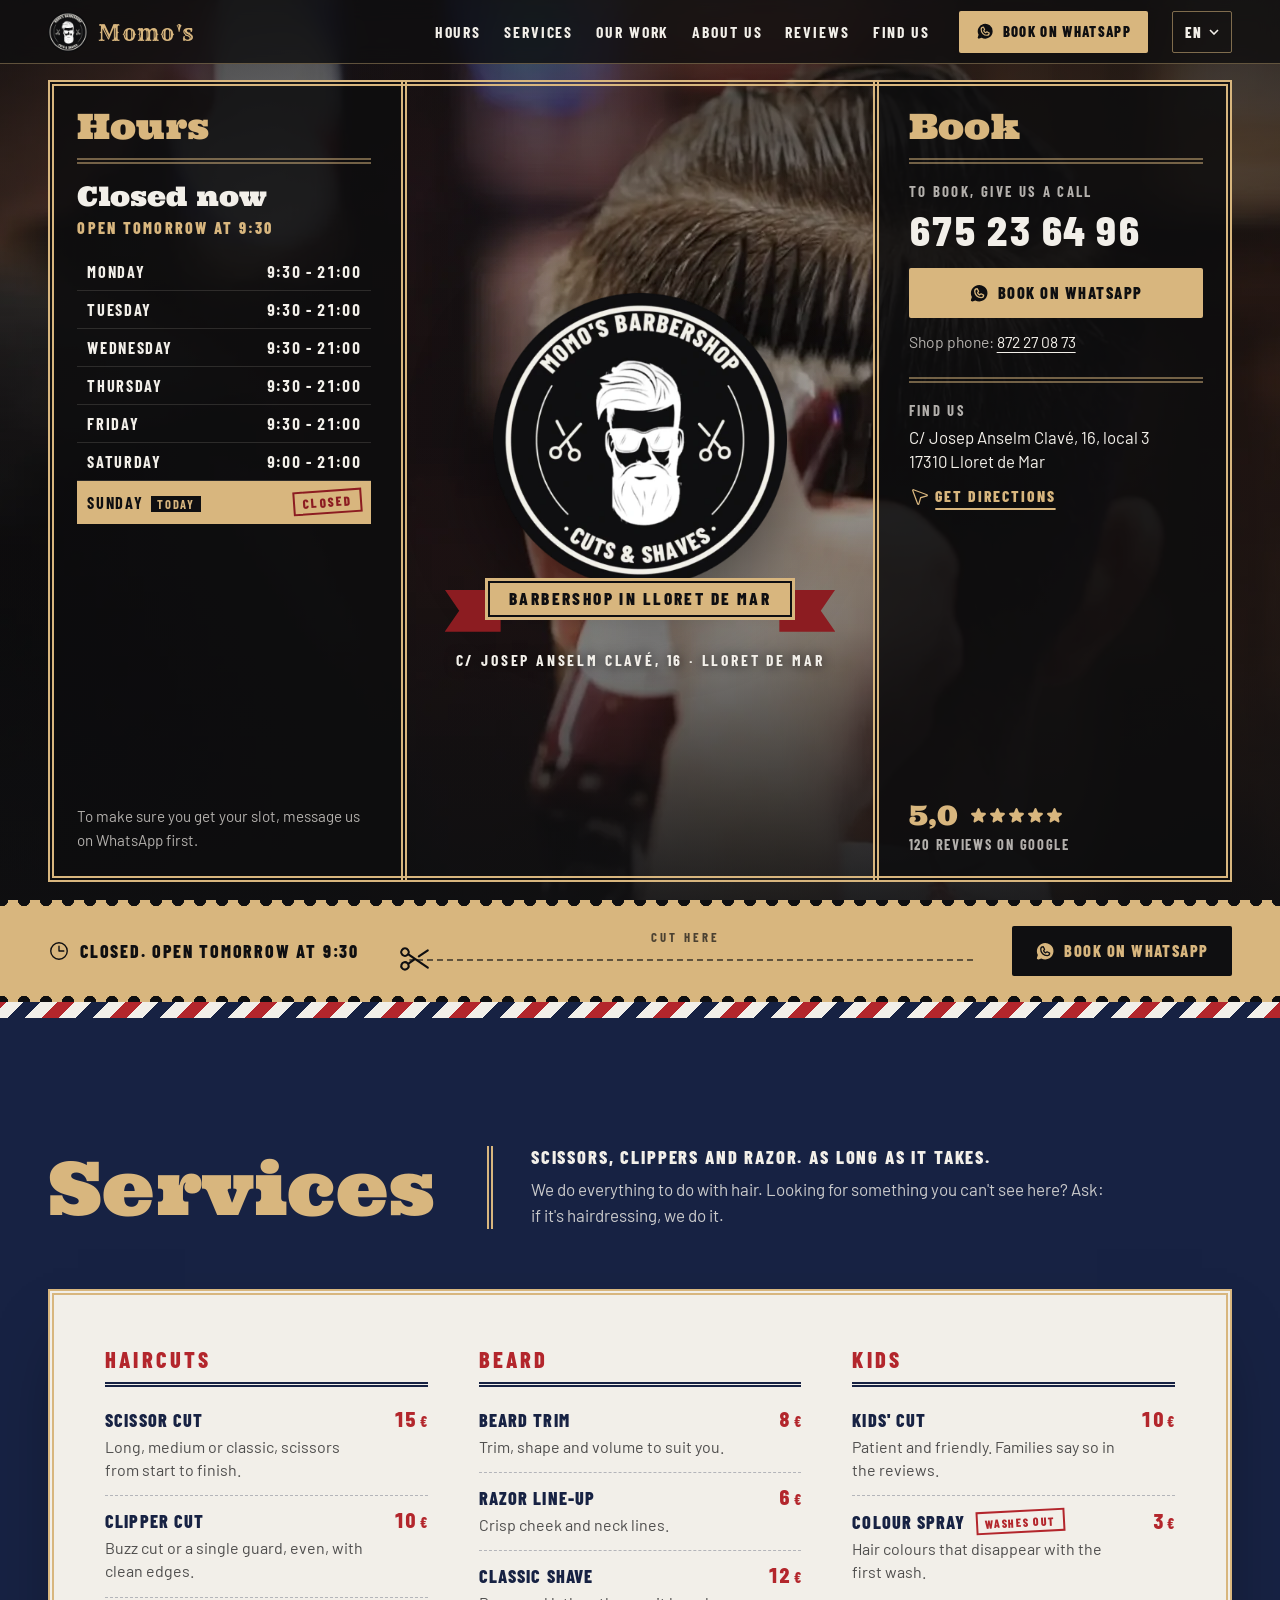
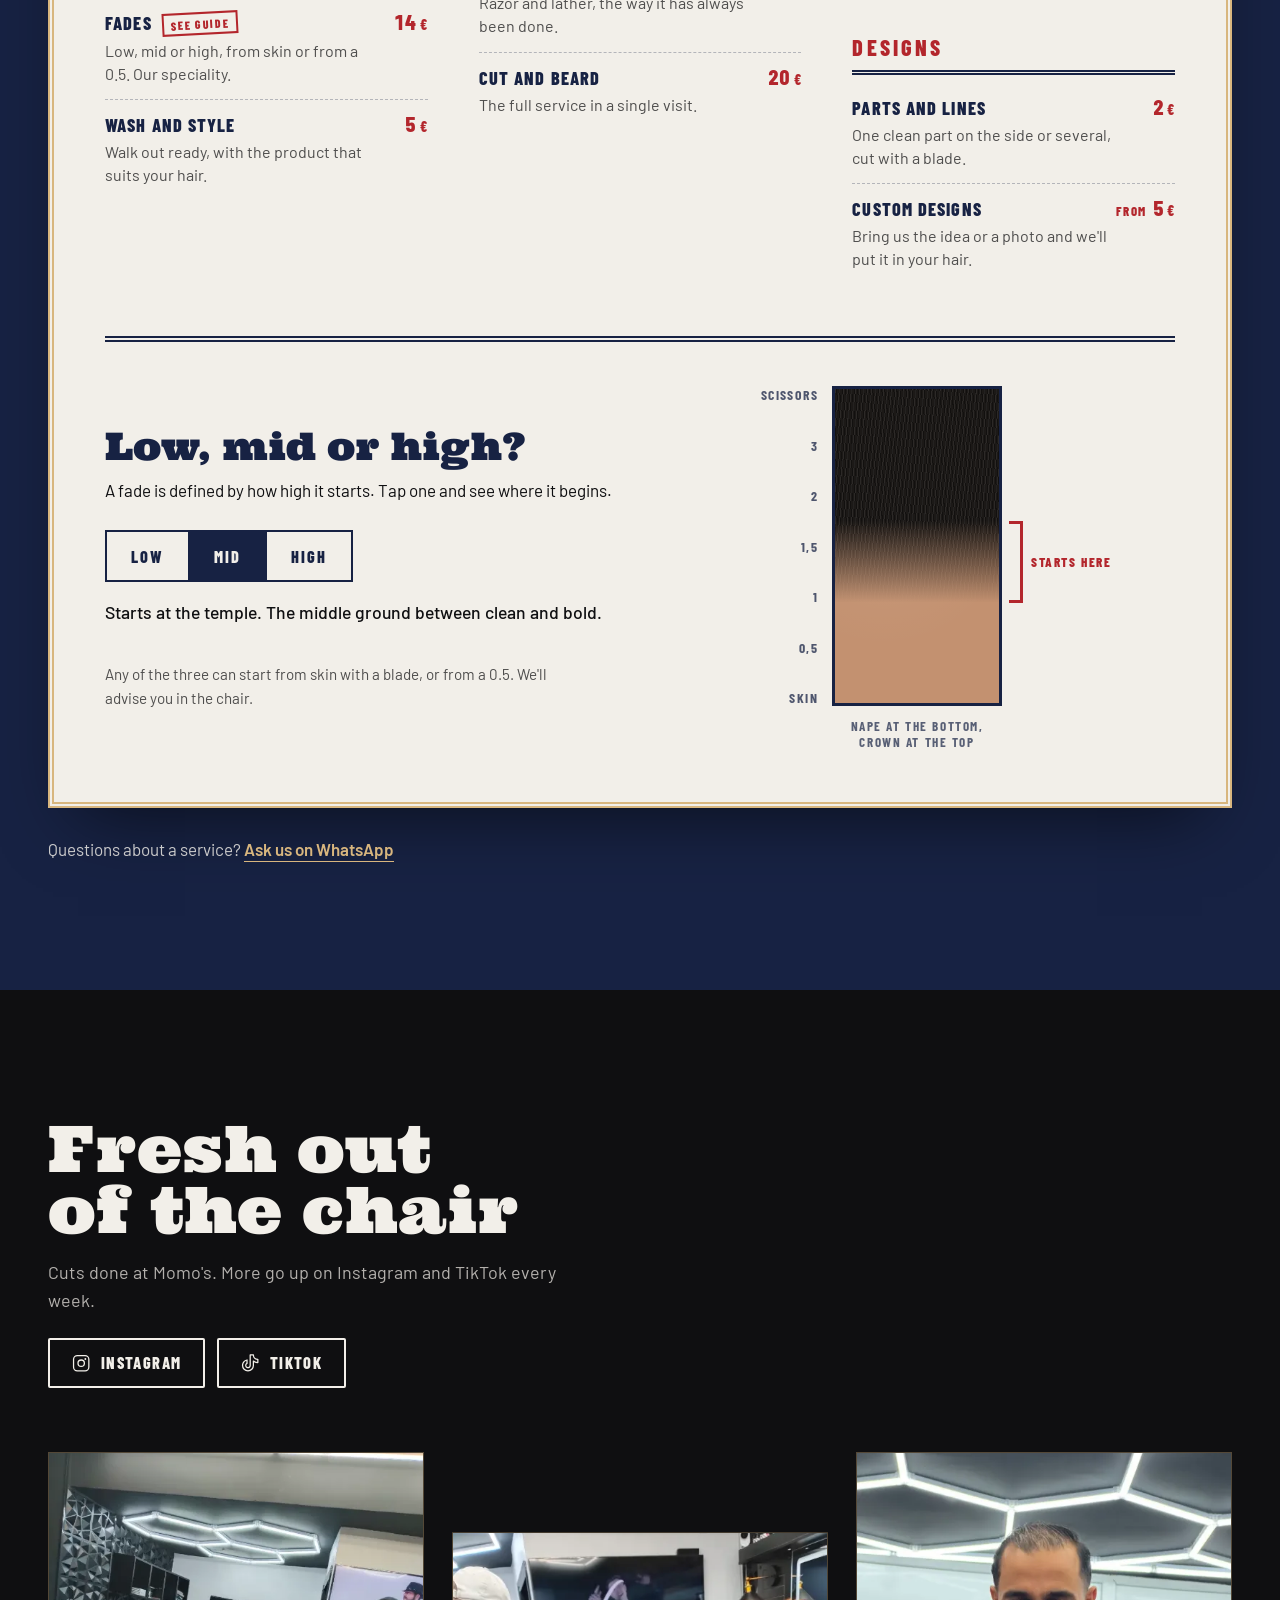
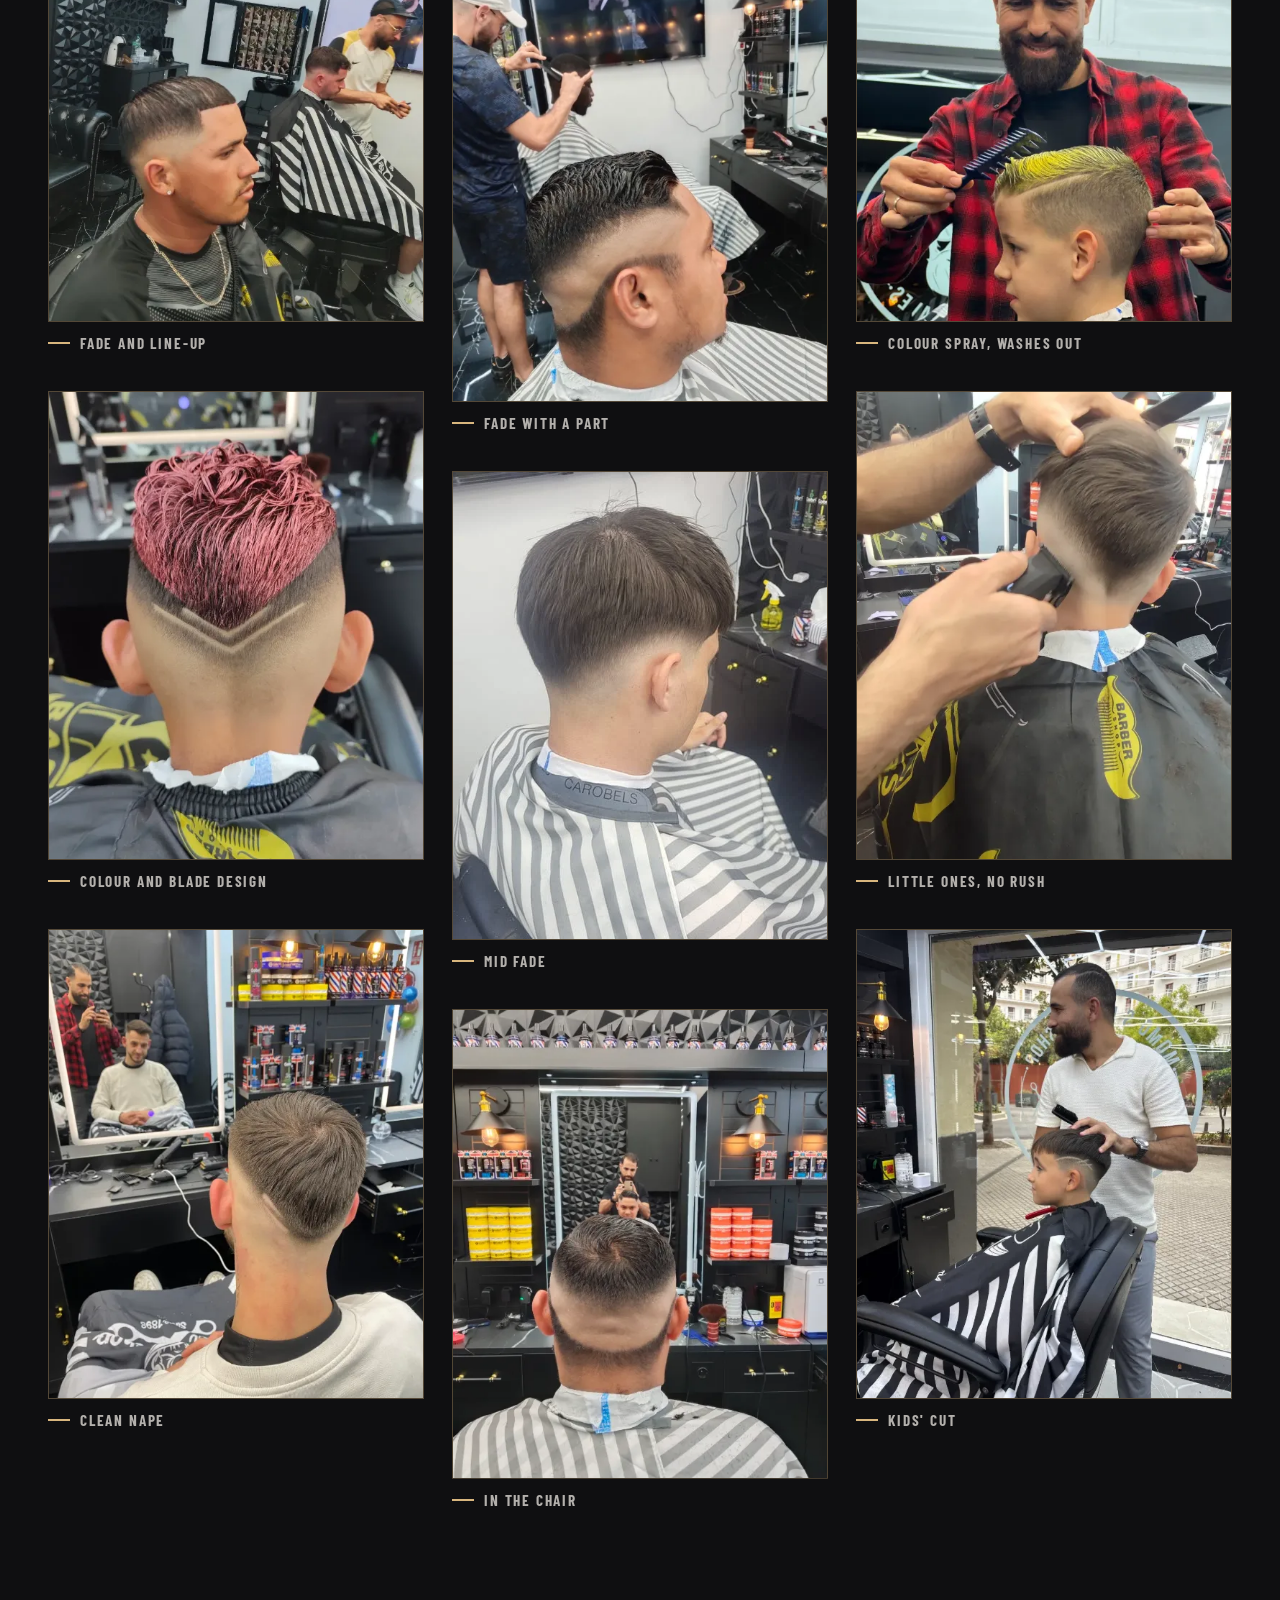
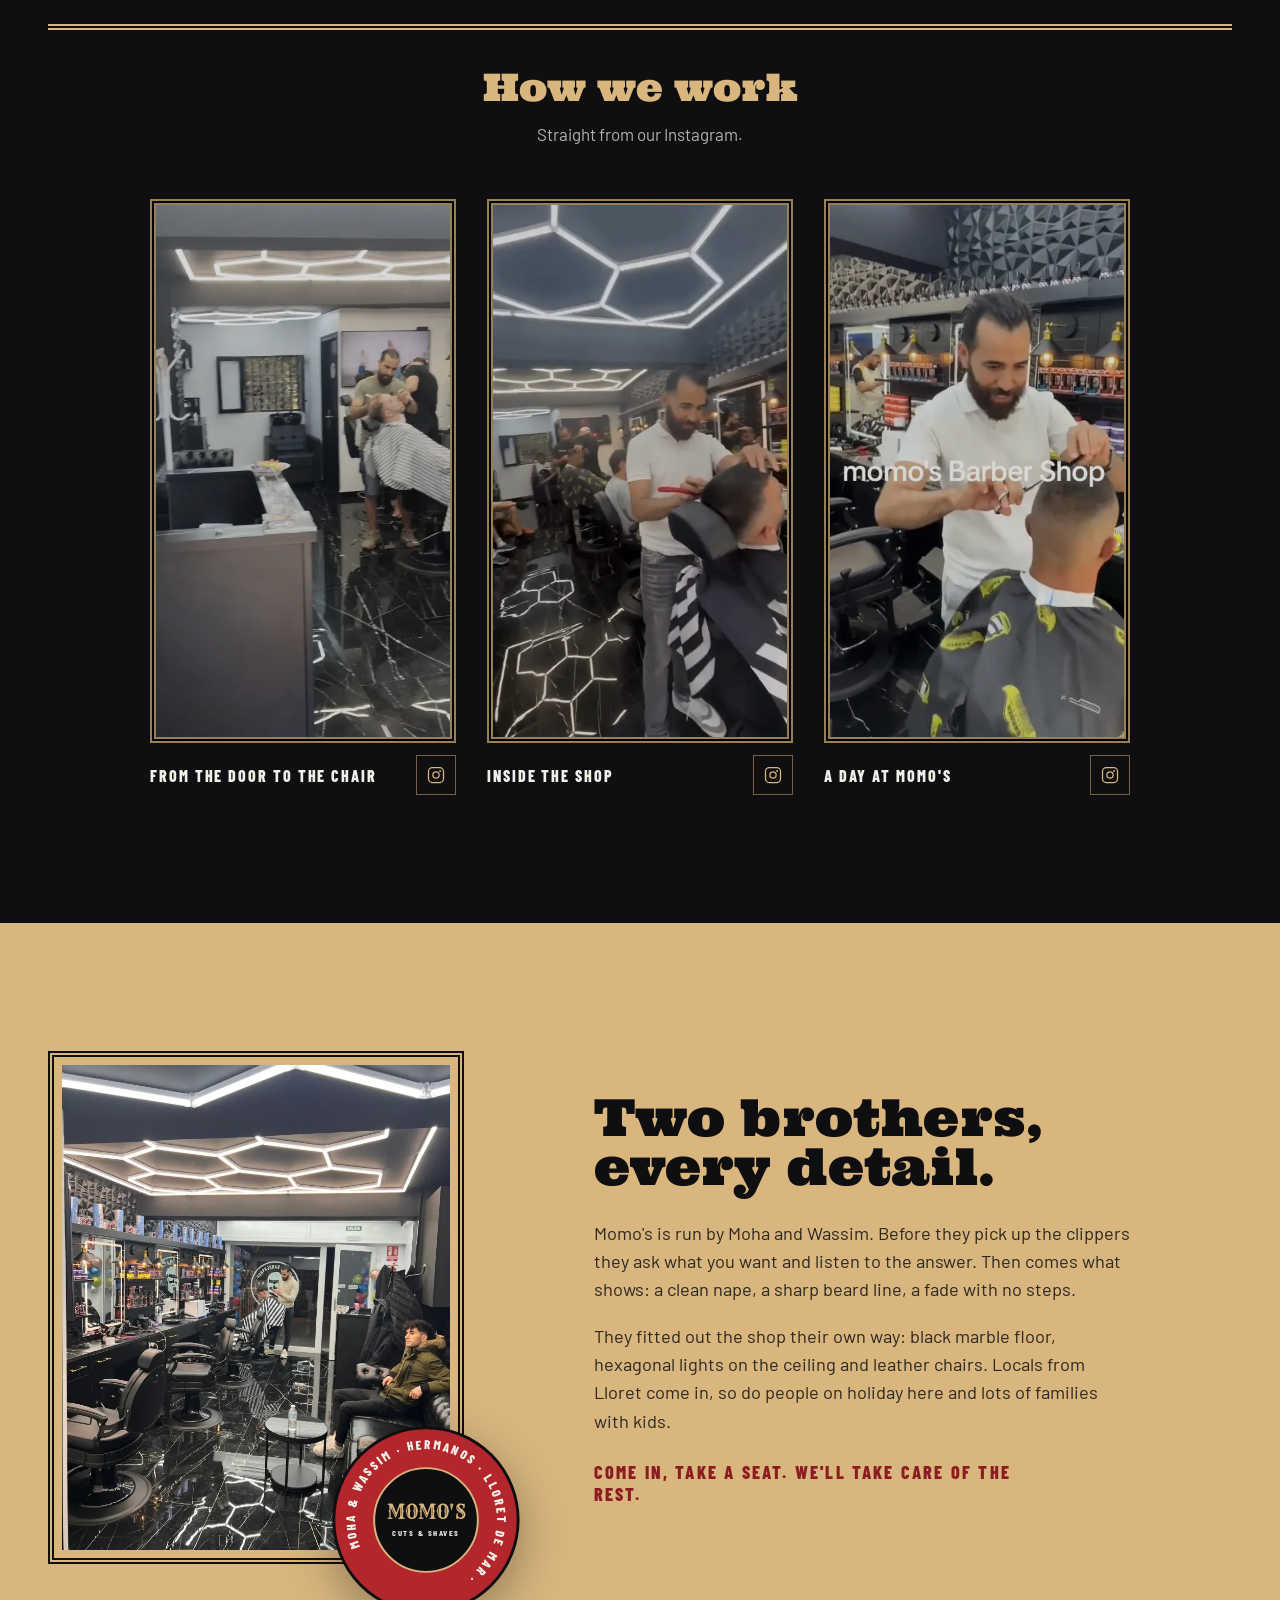
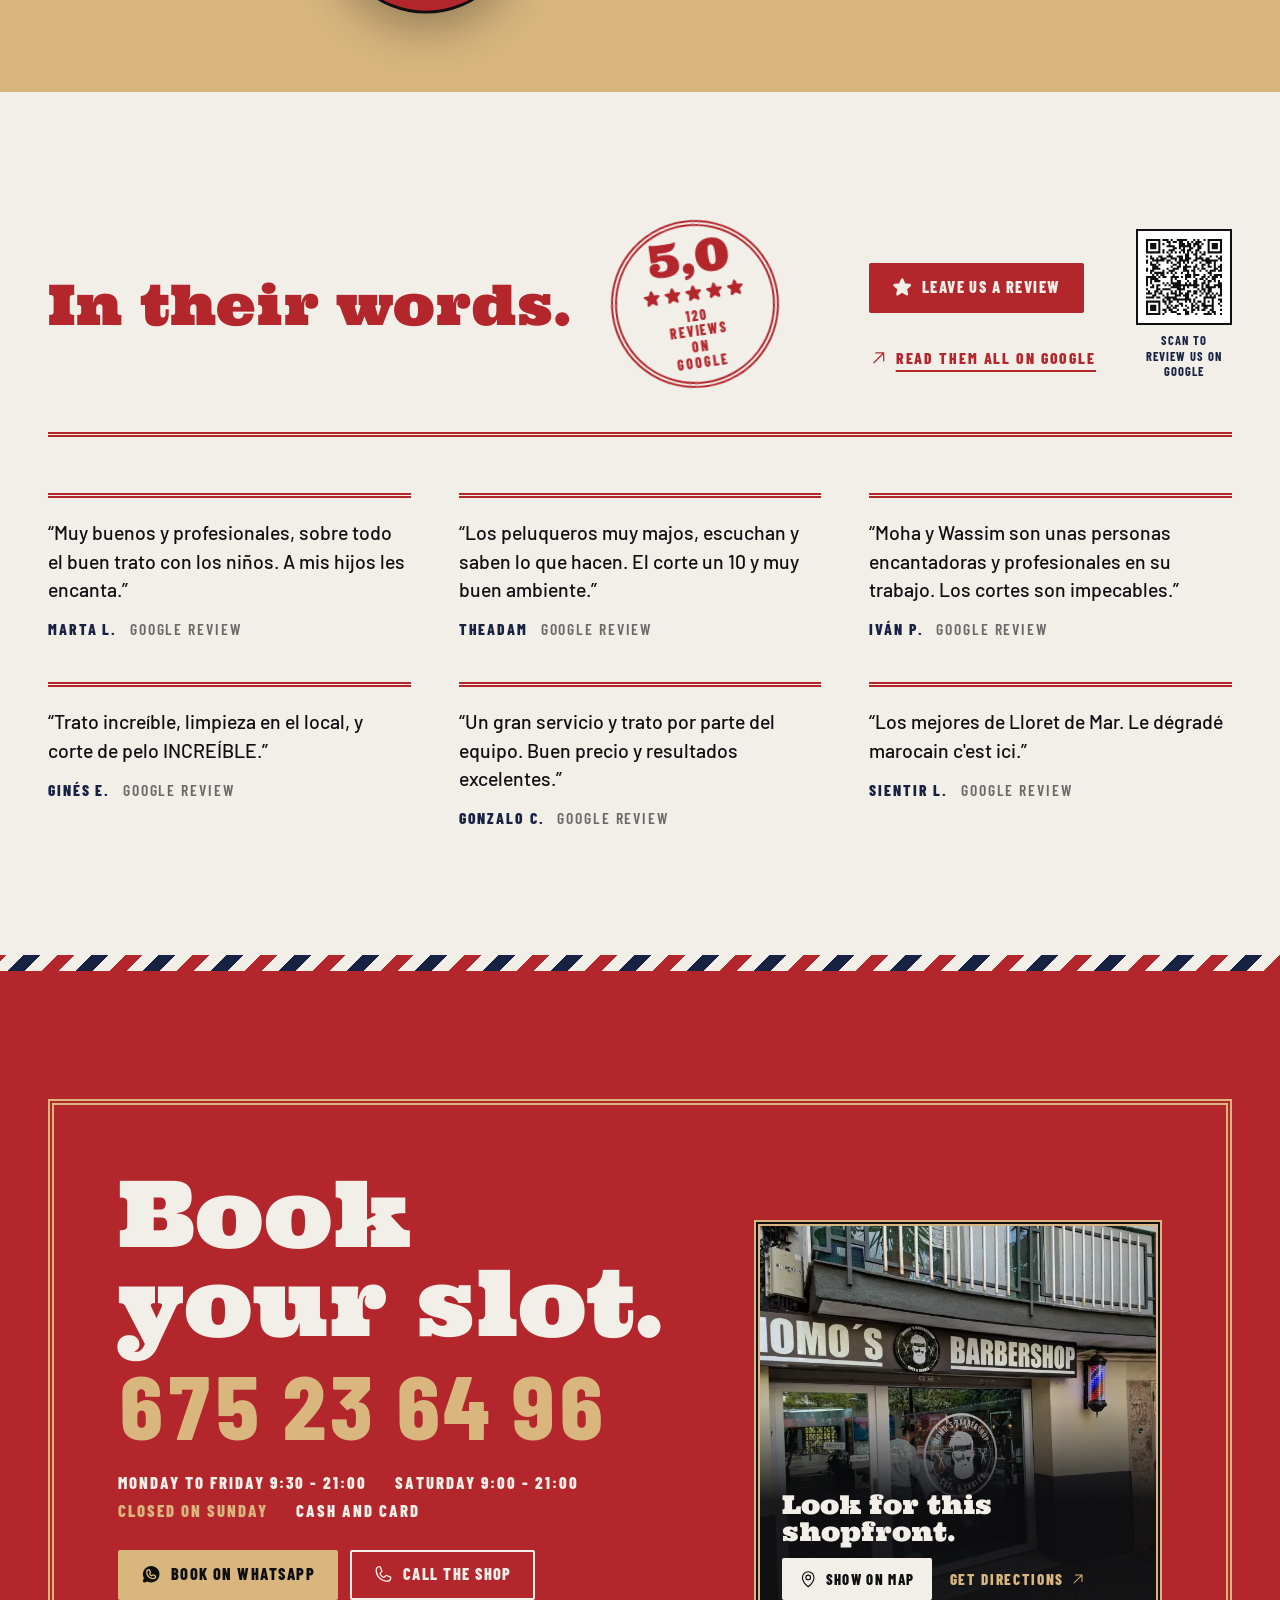
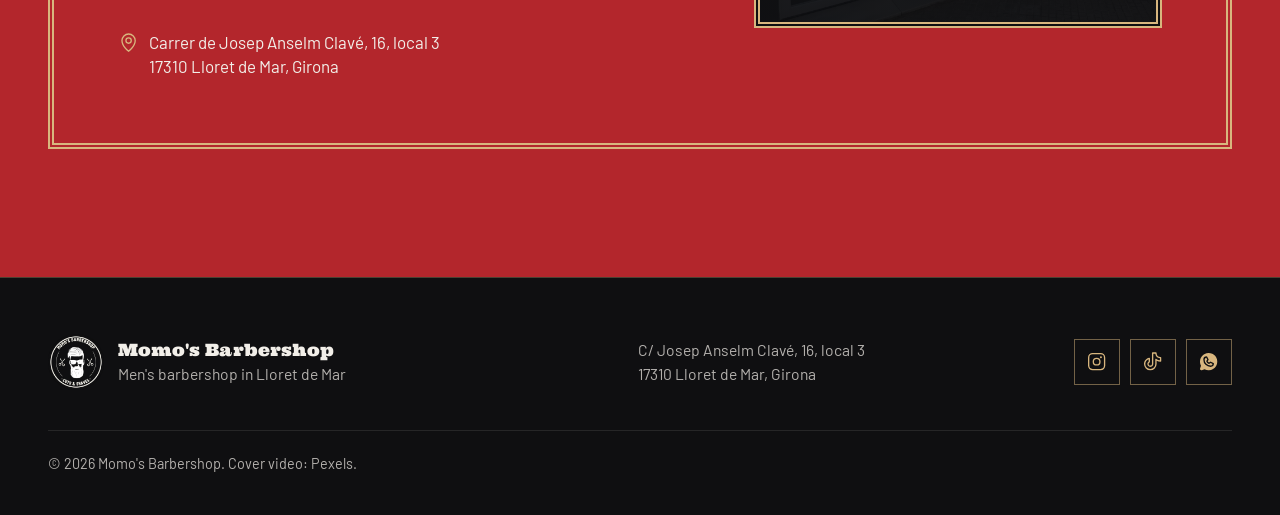
==== commit ac32b8e6: "Revisión completa en móvil, tablet y escritorio + optimización - Quita el botón de pausa del vídeo d" ====
--- a/index.html
+++ b/index.html
@@ -24,10 +24,10 @@
   <link rel="preload" href="assets/fonts/ultra-400.woff2" as="font" type="font/woff2" crossorigin>
   <link rel="preload" href="assets/fonts/barlow-condensed-800.woff2" as="font" type="font/woff2" crossorigin>
   <link rel="preload" href="assets/fonts/barlow-400.woff2" as="font" type="font/woff2" crossorigin>
-  <link rel="preload" href="assets/img/logo-momos.webp" as="image" type="image/webp">
+  <link rel="preload" as="image" type="image/webp" imagesrcset="assets/img/logo-momos-400.webp 400w, assets/img/logo-momos.webp 900w" imagesizes="(max-width: 760px) 64vw, 350px" fetchpriority="high">
   <link rel="preload" href="assets/img/poster-corte-degradado.webp" as="image" type="image/webp">
 
-  <link rel="stylesheet" href="styles.css?v=20260928g">
+  <link rel="stylesheet" href="styles.css?v=20260928h">
   <script>document.documentElement.classList.add("js");</script>
 
   <script type="application/ld+json">
@@ -97,7 +97,7 @@
 <header class="nav" data-nav>
   <div class="nav__inner">
     <a class="nav__brand" href="#top" aria-label="Momo's Barbershop, inicio">
-      <img src="assets/img/logo-momos.webp" alt="" width="40" height="40">
+      <img src="assets/img/logo-momos-400.webp" alt="" width="40" height="40">
       <span class="nav__word">Momo's</span>
     </a>
     <nav class="nav__links" id="menu" aria-label="Secciones">
@@ -138,12 +138,14 @@
     <div class="hero__media" aria-hidden="true">
       <video class="hero__video is-active" data-clip="0" muted playsinline autoplay loop preload="auto"
              poster="assets/img/poster-corte-degradado.webp">
-        <source src="assets/video/corte-degradado-1080.mp4" type="video/mp4" media="(min-width: 900px)">
+        <source src="assets/video/corte-degradado-1080.mp4" type="video/mp4" media="(min-width: 1400px)">
+        <source src="assets/video/corte-degradado-720.mp4" type="video/mp4" media="(min-width: 761px)">
         <source src="assets/video/corte-degradado-540.mp4" type="video/mp4">
       </video>
       <video class="hero__video" data-clip="1" muted playsinline loop preload="none"
              poster="assets/img/poster-maquina-nuca.webp">
-        <source src="assets/video/maquina-nuca-1080.mp4" type="video/mp4" media="(min-width: 900px)">
+        <source src="assets/video/maquina-nuca-1080.mp4" type="video/mp4" media="(min-width: 1400px)">
+        <source src="assets/video/maquina-nuca-720.mp4" type="video/mp4" media="(min-width: 761px)">
         <source src="assets/video/maquina-nuca-540.mp4" type="video/mp4">
       </video>
       <div class="hero__shade"></div>
@@ -171,7 +173,7 @@
 
       <!-- Emblema -->
       <div class="hero__center">
-        <img class="hero__logo" src="assets/img/logo-momos.webp" width="900" height="900"
+        <img class="hero__logo" src="assets/img/logo-momos.webp" srcset="assets/img/logo-momos-400.webp 400w, assets/img/logo-momos.webp 900w" sizes="(max-width: 760px) 64vw, 350px" fetchpriority="high" width="900" height="900"
              alt="Logotipo de Momo's Barbershop: barbudo con gafas de sol entre dos tijeras, con Cuts &amp; Shaves">
         <h1 class="ribbon" id="hero-title">
           <span class="visually-hidden">Momo's Barbershop, </span>
@@ -216,12 +218,6 @@
         </a>
       </aside>
     </div>
-
-    <button class="hero__pause" type="button" aria-pressed="false" data-video-toggle>
-      <svg class="ico ico--pause" aria-hidden="true"><use href="#i-pause"/></svg>
-      <svg class="ico ico--play" aria-hidden="true"><use href="#i-play"/></svg>
-      <span class="visually-hidden" data-video-label>Pausar vídeo</span>
-    </button>
   </section>
 
   <!-- ============ TICKET: corta por aquí ============ -->
@@ -338,15 +334,15 @@
       </header>
 
       <div class="work-grid">
-        <figure class="shot"><div class="shot__frame"><img src="assets/img/degradado-perfil.webp" width="1000" height="1333" loading="lazy" decoding="async" alt="Cliente de perfil con un degradado recién hecho en Momo&#39;s"></div><figcaption data-i18n="cap.fade">Degradado y contorno</figcaption></figure>
-        <figure class="shot"><div class="shot__frame"><img src="assets/img/degradado-con-raya.webp" width="1000" height="1333" loading="lazy" decoding="async" alt="Degradado con raya marcada a cuchilla visto de lado"></div><figcaption data-i18n="cap.part">Degradado con raya</figcaption></figure>
-        <figure class="shot"><div class="shot__frame"><img src="assets/img/nino-color.webp" width="1000" height="1333" loading="lazy" decoding="async" alt="Barbero sonriendo mientras peina a un niño con el pelo pintado de amarillo con spray"></div><figcaption data-i18n="cap.spray">Color en spray, se va al lavar</figcaption></figure>
-        <figure class="shot"><div class="shot__frame"><img src="assets/img/color-y-dibujo.webp" width="1000" height="1777" loading="lazy" decoding="async" alt="Niño de espaldas con el pelo pintado de rojo y un dibujo marcado a cuchilla"></div><figcaption data-i18n="cap.design">Color y dibujo a cuchilla</figcaption></figure>
+        <figure class="shot"><div class="shot__frame"><img src="assets/img/degradado-perfil.webp" srcset="assets/img/degradado-perfil-520.webp 520w, assets/img/degradado-perfil.webp 1000w" sizes="(max-width: 760px) 46vw, (max-width: 1099px) 30vw, 400px" width="1000" height="1333" loading="lazy" decoding="async" alt="Cliente de perfil con un degradado recién hecho en Momo&#39;s"></div><figcaption data-i18n="cap.fade">Degradado y contorno</figcaption></figure>
+        <figure class="shot"><div class="shot__frame"><img src="assets/img/degradado-con-raya.webp" srcset="assets/img/degradado-con-raya-520.webp 520w, assets/img/degradado-con-raya.webp 1000w" sizes="(max-width: 760px) 46vw, (max-width: 1099px) 30vw, 400px" width="1000" height="1333" loading="lazy" decoding="async" alt="Degradado con raya marcada a cuchilla visto de lado"></div><figcaption data-i18n="cap.part">Degradado con raya</figcaption></figure>
+        <figure class="shot"><div class="shot__frame"><img src="assets/img/nino-color.webp" srcset="assets/img/nino-color-520.webp 520w, assets/img/nino-color.webp 1000w" sizes="(max-width: 760px) 46vw, (max-width: 1099px) 30vw, 400px" width="1000" height="1333" loading="lazy" decoding="async" alt="Barbero sonriendo mientras peina a un niño con el pelo pintado de amarillo con spray"></div><figcaption data-i18n="cap.spray">Color en spray, se va al lavar</figcaption></figure>
+        <figure class="shot"><div class="shot__frame"><img src="assets/img/color-y-dibujo.webp" srcset="assets/img/color-y-dibujo-520.webp 520w, assets/img/color-y-dibujo.webp 1000w" sizes="(max-width: 760px) 46vw, (max-width: 1099px) 30vw, 400px" width="1000" height="1777" loading="lazy" decoding="async" alt="Niño de espaldas con el pelo pintado de rojo y un dibujo marcado a cuchilla"></div><figcaption data-i18n="cap.design">Color y dibujo a cuchilla</figcaption></figure>
         <figure class="shot"><div class="shot__frame"><img src="assets/img/degradado-medio.webp" width="640" height="640" loading="lazy" decoding="async" alt="Nuca con degradado medio y el pelo de arriba texturizado"></div><figcaption data-i18n="cap.mid">Degradado medio</figcaption></figure>
-        <figure class="shot"><div class="shot__frame"><img src="assets/img/corte-infantil-maquina.webp" width="1000" height="1331" loading="lazy" decoding="async" alt="Niño en el sillón mientras el barbero le pasa la máquina por la nuca"></div><figcaption data-i18n="cap.little">Los peques, con calma</figcaption></figure>
-        <figure class="shot"><div class="shot__frame"><img src="assets/img/degradado-nuca.webp" width="1000" height="1333" loading="lazy" decoding="async" alt="Cliente de espaldas frente al espejo con la nuca recién degradada"></div><figcaption data-i18n="cap.nape">Nuca limpia</figcaption></figure>
-        <figure class="shot"><div class="shot__frame"><img src="assets/img/en-el-espejo.webp" width="1000" height="1333" loading="lazy" decoding="async" alt="Cliente en el sillón visto de espaldas, reflejado en el espejo de la barbería"></div><figcaption data-i18n="cap.chair">En la silla</figcaption></figure>
-        <figure class="shot"><div class="shot__frame"><img src="assets/img/corte-infantil.webp" width="1000" height="1333" loading="lazy" decoding="async" alt="Barbero cortando el pelo a un niño con capa de rayas"></div><figcaption data-i18n="s.kids">Corte infantil</figcaption></figure>
+        <figure class="shot"><div class="shot__frame"><img src="assets/img/corte-infantil-maquina.webp" srcset="assets/img/corte-infantil-maquina-520.webp 520w, assets/img/corte-infantil-maquina.webp 1000w" sizes="(max-width: 760px) 46vw, (max-width: 1099px) 30vw, 400px" width="1000" height="1331" loading="lazy" decoding="async" alt="Niño en el sillón mientras el barbero le pasa la máquina por la nuca"></div><figcaption data-i18n="cap.little">Los peques, con calma</figcaption></figure>
+        <figure class="shot"><div class="shot__frame"><img src="assets/img/degradado-nuca.webp" srcset="assets/img/degradado-nuca-520.webp 520w, assets/img/degradado-nuca.webp 1000w" sizes="(max-width: 760px) 46vw, (max-width: 1099px) 30vw, 400px" width="1000" height="1333" loading="lazy" decoding="async" alt="Cliente de espaldas frente al espejo con la nuca recién degradada"></div><figcaption data-i18n="cap.nape">Nuca limpia</figcaption></figure>
+        <figure class="shot"><div class="shot__frame"><img src="assets/img/en-el-espejo.webp" srcset="assets/img/en-el-espejo-520.webp 520w, assets/img/en-el-espejo.webp 1000w" sizes="(max-width: 760px) 46vw, (max-width: 1099px) 30vw, 400px" width="1000" height="1333" loading="lazy" decoding="async" alt="Cliente en el sillón visto de espaldas, reflejado en el espejo de la barbería"></div><figcaption data-i18n="cap.chair">En la silla</figcaption></figure>
+        <figure class="shot"><div class="shot__frame"><img src="assets/img/corte-infantil.webp" srcset="assets/img/corte-infantil-520.webp 520w, assets/img/corte-infantil.webp 1000w" sizes="(max-width: 760px) 46vw, (max-width: 1099px) 30vw, 400px" width="1000" height="1333" loading="lazy" decoding="async" alt="Barbero cortando el pelo a un niño con capa de rayas"></div><figcaption data-i18n="s.kids">Corte infantil</figcaption></figure>
       </div>
       <div class="reels">
         <header class="reels__head reveal">
@@ -382,7 +378,7 @@
     <div class="wrap about">
       <div class="about__media reveal">
         <figure class="about__photo">
-          <img src="assets/img/local-hexagonos.webp" width="1350" height="1800" loading="lazy" decoding="async"
+          <img src="assets/img/local-hexagonos.webp" srcset="assets/img/local-hexagonos-760.webp 760w, assets/img/local-hexagonos.webp 1350w" sizes="(max-width: 1099px) 90vw, 480px" width="1350" height="1800" loading="lazy" decoding="async"
                alt="Interior de Momo's: techo con luces hexagonales, suelo de mármol negro y sillones de barbero">
         </figure>
         <svg class="seal" viewBox="0 0 200 200" aria-hidden="true" data-seal>
@@ -465,7 +461,7 @@
 
         <div class="closing__place reveal">
           <div class="map" data-map>
-            <img class="map__photo" src="assets/img/fachada-dia.webp" width="1600" height="1200" loading="lazy" decoding="async"
+            <img class="map__photo" src="assets/img/fachada-dia.webp" srcset="assets/img/fachada-dia-900.webp 900w, assets/img/fachada-dia.webp 1600w" sizes="(max-width: 1099px) 92vw, 480px" width="1600" height="1200" loading="lazy" decoding="async"
                  alt="Fachada de Momo's Barbershop: rótulo negro con el logo, puerta de cristal y el poste de barbero">
             <div class="map__overlay">
               <p class="map__hint" data-i18n="map.hint">Busca este escaparate.</p>
@@ -484,7 +480,7 @@
 <footer class="foot">
   <div class="wrap foot__inner">
     <div class="foot__brand">
-      <img src="assets/img/logo-momos.webp" alt="" width="56" height="56" loading="lazy">
+      <img src="assets/img/logo-momos-400.webp" alt="" width="56" height="56" loading="lazy">
       <p data-i18n="foot.tag"><strong>Momo's Barbershop</strong><br>Barbería masculina en Lloret de Mar</p>
     </div>
     <p class="foot__addr">C/ Josep Anselm Clavé, 16, local 3<br>17310 Lloret de Mar, Girona</p>
@@ -530,8 +526,8 @@
   </div>
 </div>
 
-<script defer src="aviso.js?v=20260928g"></script>
-<script defer src="i18n.js?v=20260928g"></script>
-<script defer src="main.js?v=20260928g"></script>
+<script defer src="aviso.js?v=20260928h"></script>
+<script defer src="i18n.js?v=20260928h"></script>
+<script defer src="main.js?v=20260928h"></script>
 </body>
 </html>
--- a/styles.css
+++ b/styles.css
@@ -377,19 +377,6 @@
 .rating__txt { font: 700 .9rem var(--label); letter-spacing: .12em; text-transform: uppercase; color: var(--muted); }
 @media (hover: hover) and (pointer: fine) { .rating:hover .rating__txt { color: var(--cape); } }
 
-.hero__pause {
-  position: absolute; left: 50%; bottom: 34px; margin-left: -22px; z-index: 4;
-  width: 44px; height: 44px; display: grid; place-items: center;
-  background: rgba(15, 15, 17, .7); color: var(--cape);
-  border: 1px solid rgba(216, 182, 126, .6); border-radius: 50%; cursor: pointer;
-  transition: background-color 200ms ease, transform 160ms var(--ease-out);
-}
-.hero__pause:active { transform: scale(.94); }
-.hero__pause .ico { width: 18px; height: 18px; }
-.hero__pause .ico--play { display: none; }
-.hero__pause[aria-pressed="true"] .ico--play { display: block; }
-.hero__pause[aria-pressed="true"] .ico--pause { display: none; }
-@media (hover: hover) and (pointer: fine) { .hero__pause:hover { background: rgba(15, 15, 17, .92); } }
 
 /* ---------- Tira "corta por aquí" ---------- */
 .ticket {
@@ -789,7 +776,7 @@
 html.js .shot.is-in .shot__frame { clip-path: inset(0 0 0 0); }
 html.js .shot.is-in figcaption { opacity: 1; }
 
-html.js .stamp-badge { opacity: 0; transform: rotate(-16deg) scale(1.25); animation: reveal-safety 1ms 6s forwards; }
+html.js .stamp-badge { opacity: 0; transform: rotate(-16deg) scale(1.25); animation: stamp-safety 1ms 6s forwards; }
 html.js .stamp-badge.is-in {
   opacity: 1; transform: rotate(-8deg) scale(1);
   transition: opacity 180ms ease, transform 420ms var(--ease-out);
@@ -804,6 +791,7 @@
 @keyframes live { 0% { box-shadow: 0 0 0 0 rgba(216, 182, 126, .55); } 70%, 100% { box-shadow: 0 0 0 12px rgba(216, 182, 126, 0); } }
 @keyframes pole { to { transform: translateX(67.88px); } }
 @keyframes reveal-safety { to { opacity: 1; transform: none; filter: none; } }
+@keyframes stamp-safety { to { opacity: 1; transform: rotate(-8deg); } }
 @keyframes unmask-safety { to { clip-path: inset(0 0 0 0); } }
 
 /* ---------- Responsive ---------- */
@@ -855,7 +843,6 @@
     content: ""; width: 10px; height: 10px; border-radius: 50%; background: var(--brass);
     animation: live 2.4s ease-out infinite;
   }
-  .hero__pause { top: calc(min(100svh, 820px) - 70px); bottom: auto; }
 
   .menu-card__cols { grid-template-columns: repeat(2, minmax(0, 1fr)); }
   .fade-guide { grid-template-columns: 1fr; }
@@ -876,14 +863,13 @@
   .nav__word { font-size: 1.2rem; }
   .hero { padding: calc(var(--nav-h) + 8px) 8px 8px; }
   .hero__bill { grid-template-columns: 1fr; }
-  .hero__center { min-height: calc(100svh - var(--nav-h) - 24px); padding-block: 24px 88px; }
+  .hero__center { min-height: calc(100svh - var(--nav-h) - 24px); padding-block: 24px 40px; }
   .hero__media { height: 100svh; }
   .hero__logo { width: min(64vw, 280px); }
   .ribbon { font-size: .98rem; margin-inline: 30px; }
   .ribbon__text { padding-inline: 1em; }
   .hero__address { font-size: .88rem; letter-spacing: .14em; margin-top: 26px; }
   .hero__quick { flex-direction: column; align-items: stretch; width: min(100%, 340px); }
-  .hero__pause { top: calc(100svh - 74px); right: 20px; left: auto; margin-left: 0; }
   .panel--hours, .panel--book { grid-row: auto; border-left: 0; border-right: 0; border-top: var(--rule); }
   .panel--book { order: 2; }
   .panel--hours { order: 3; }
@@ -939,10 +925,23 @@
   .dock .btn { min-height: 52px; }
 }
 
-@media (max-width: 380px) {
+@media (max-width: 400px) {
+  .nav__inner { gap: 8px; }
+  .nav__word { display: none; }
+  .nav__call, .nav__toggle, .lang { flex: none; }
+  .lang__btn { padding: 0 10px; }
+  .ribbon { font-size: .84rem; letter-spacing: .1em; margin-inline: 24px; white-space: nowrap; }
+  .ribbon__text { padding-inline: .8em; }
+  .hero__address { font-size: .8rem; letter-spacing: .1em; }
+  .hero__live { font-size: .85rem; letter-spacing: .08em; padding: 8px 10px; }
   .phone { font-size: 2.2rem; }
-  .fade-visual { grid-template-columns: auto 112px 96px; column-gap: 10px; }
-  .fade-bracket span { font-size: .74rem; }
+  .fade-guide > * { min-width: 0; }
+  .seg button { padding: 0 6px; font-size: .92rem; letter-spacing: .08em; }
+  .fade-visual { grid-template-columns: auto 96px 84px; column-gap: 8px; }
+  .fade-scale, .fade-swatch { height: 240px; }
+  .fade-bracket { width: 10px; }
+  .fade-bracket span { left: 16px; width: 64px; white-space: normal; line-height: 1.1; font-size: .7rem; }
+  .menu-list p { padding-right: 2.2em; }
 }
 
 /* ---------- Cursor de tijeras ---------- */
@@ -1030,3 +1029,32 @@
   .reels__row { width: min(100%, 980px); }
   .reel figcaption { text-align: left; }
 }
+
+/* ---------- Tablet (761 a 1099 px) ---------- */
+@media (min-width: 761px) and (max-width: 1099px) {
+  .ticket__inner { grid-template-columns: 1fr auto; grid-template-areas: "status btn" "cut cut"; row-gap: 10px; }
+  .ticket__status { grid-area: status; }
+  .ticket .btn { grid-area: btn; }
+  .ticket__cut { grid-area: cut; }
+
+  .reviews__head {
+    grid-template-columns: auto 1fr auto auto;
+    grid-template-areas: "title title title title" "stamp . btn qr" "stamp . link qr";
+    align-items: center; justify-items: start; column-gap: 28px; row-gap: 14px;
+    padding-bottom: 36px; border-bottom: 5px double var(--red);
+  }
+  .reviews__head .h-display { grid-area: title; }
+  .stamp-badge { grid-area: stamp; width: 168px; }
+  .reviews__head .link-arrow { grid-area: link; white-space: nowrap; }
+  .review-cta { display: contents; }
+  .review-cta .btn { grid-area: btn; align-self: end; }
+  .review-qr { grid-area: qr; flex-direction: column; align-items: center; gap: 8px; text-align: center; }
+  .review-qr img { width: 92px; height: 92px; }
+  .review-qr figcaption { max-width: 14ch; font-size: .76rem; }
+
+  .about { grid-template-columns: minmax(0, 1fr) minmax(0, 1.25fr); gap: 56px; }
+  .about__media { max-width: none; margin-right: 28px; }
+  .seal { width: 136px; right: -34px; bottom: -40px; }
+  .about__text .h-display { font-size: clamp(2.2rem, 4.4vw, 3rem); }
+  .about__text p { font-size: 1.05rem; }
+}
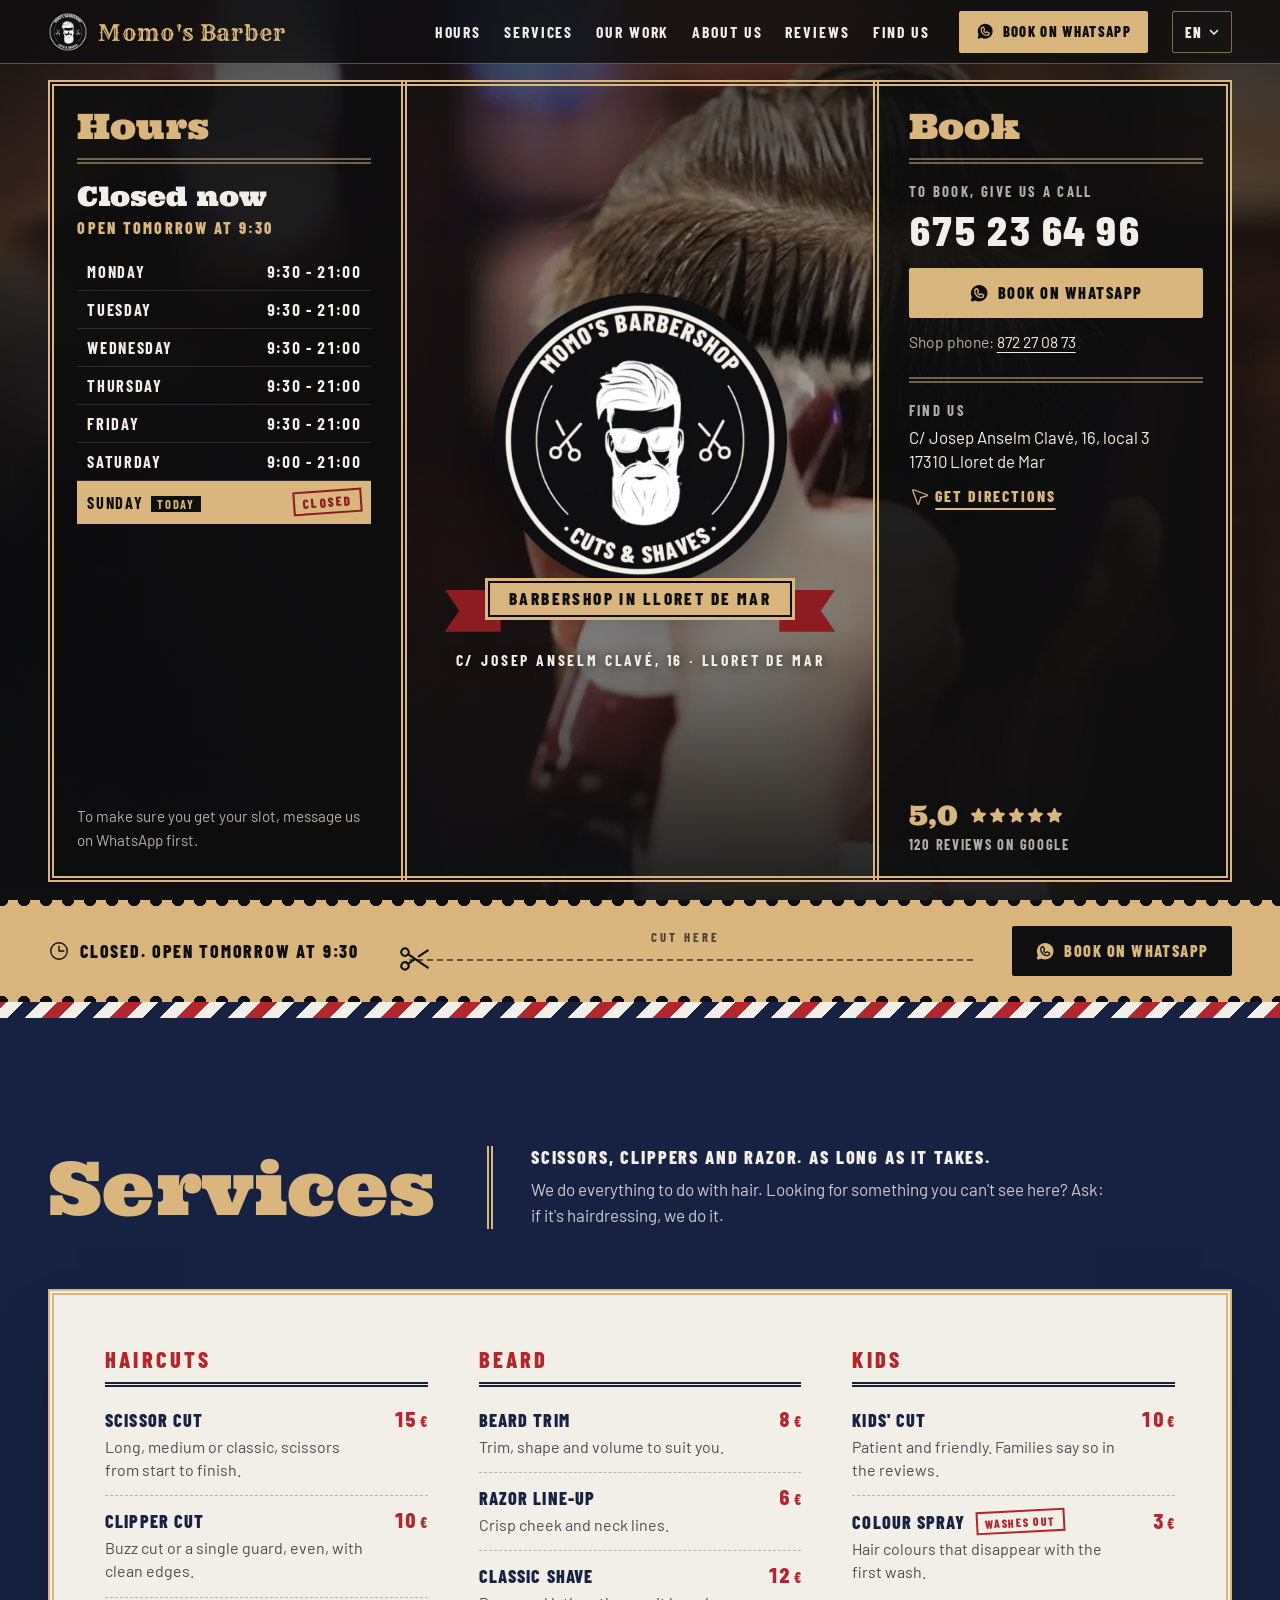
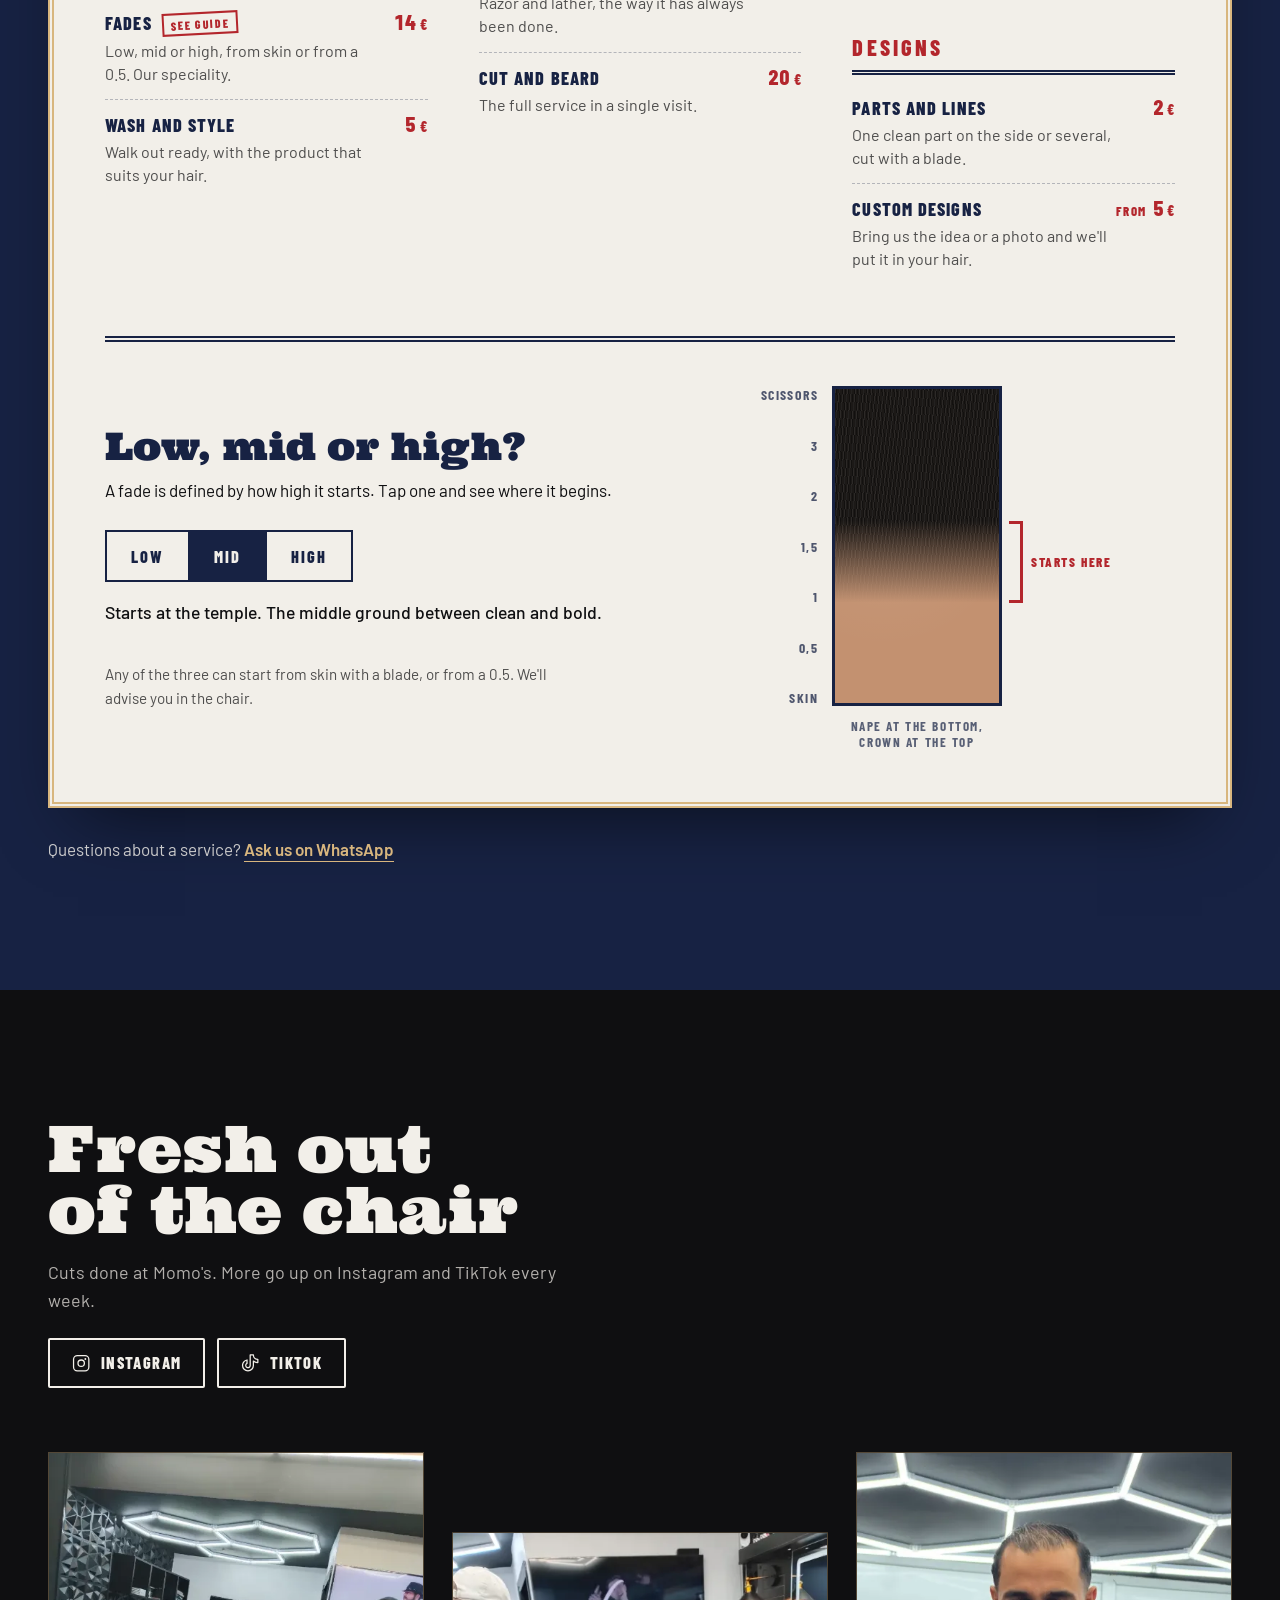
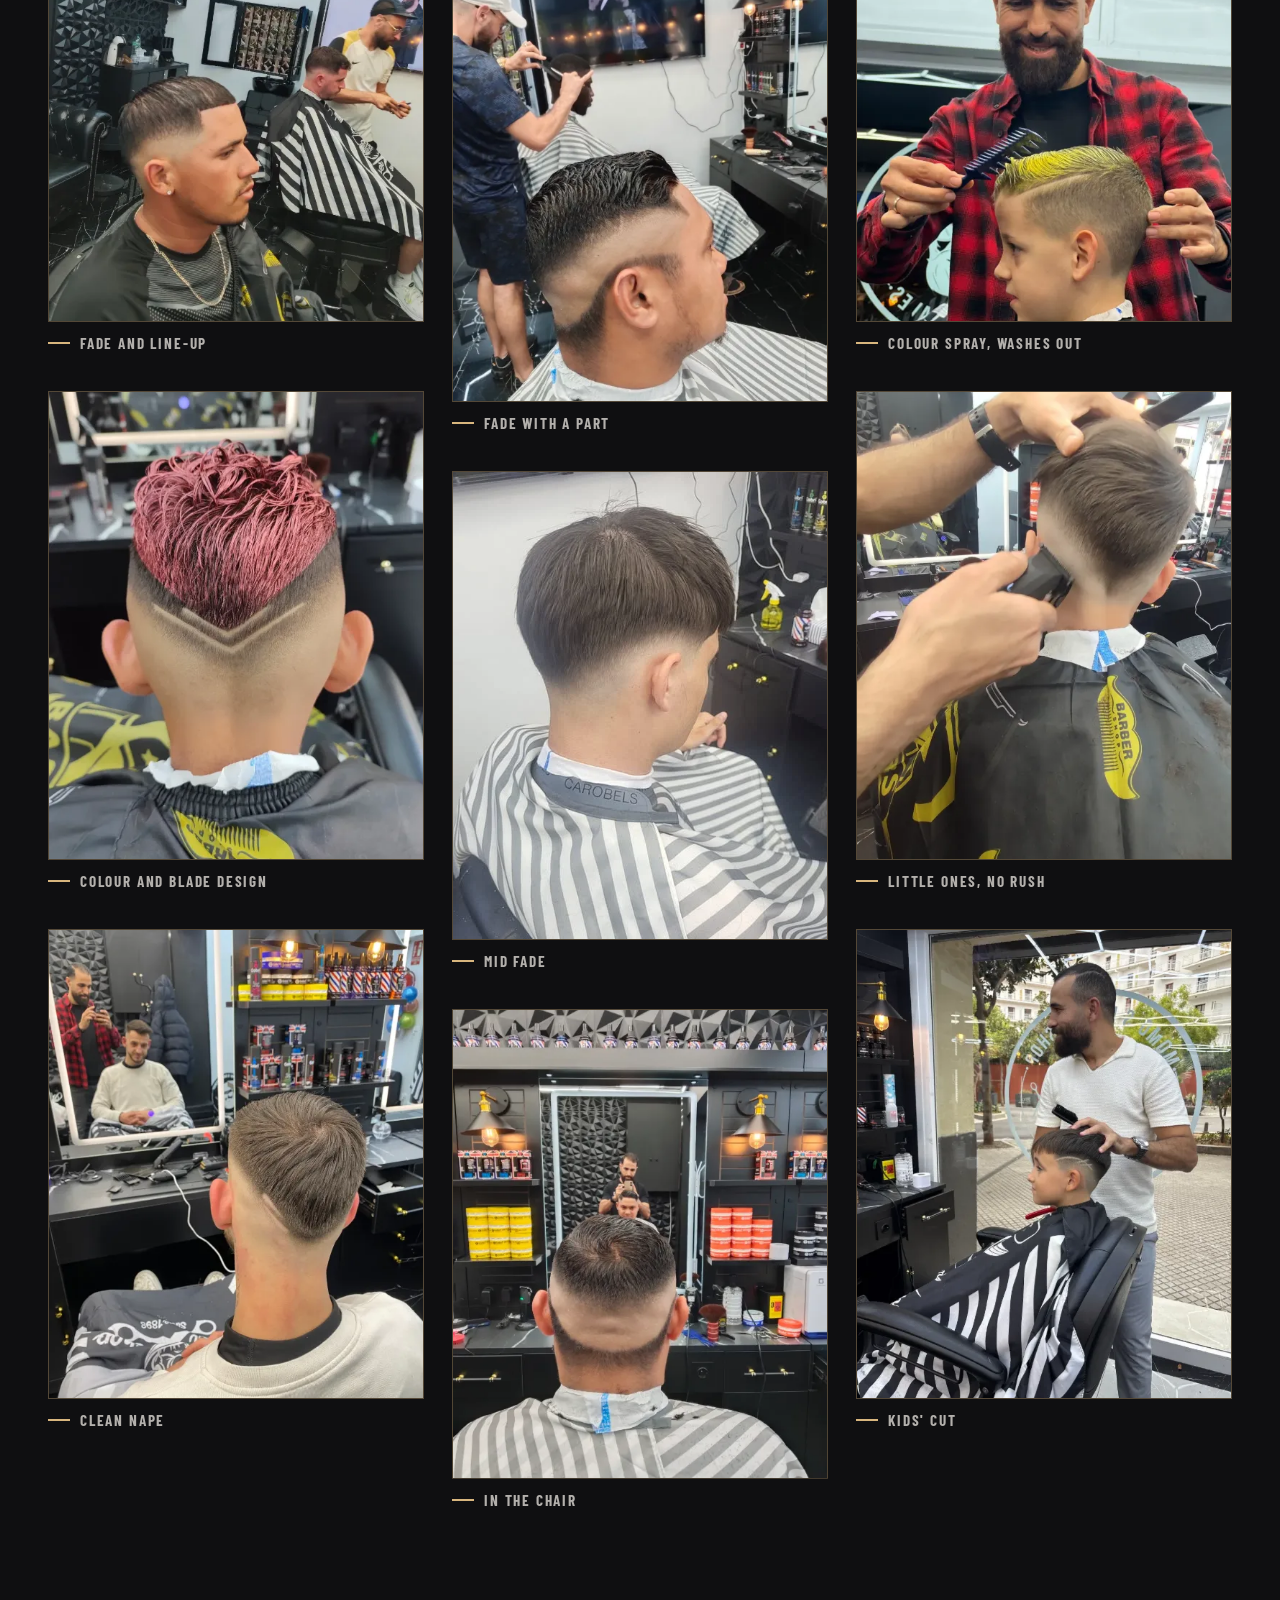
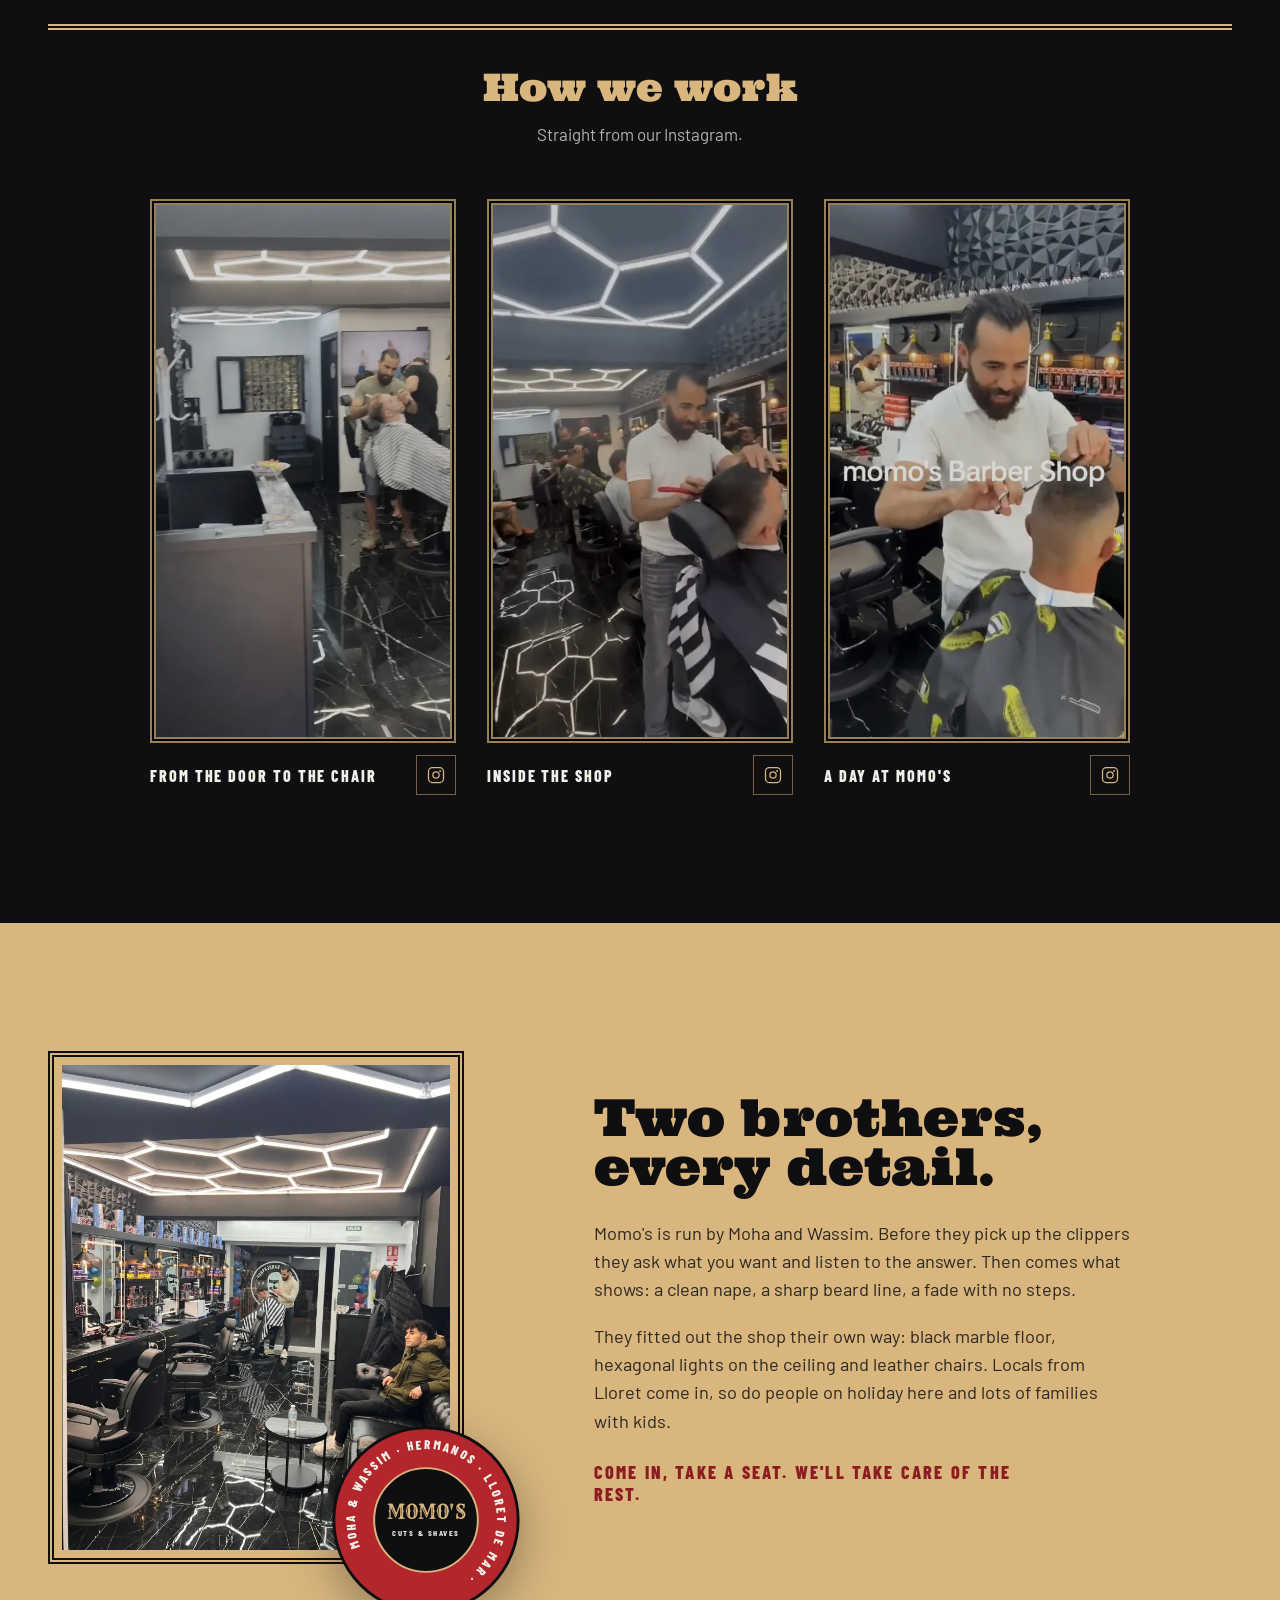
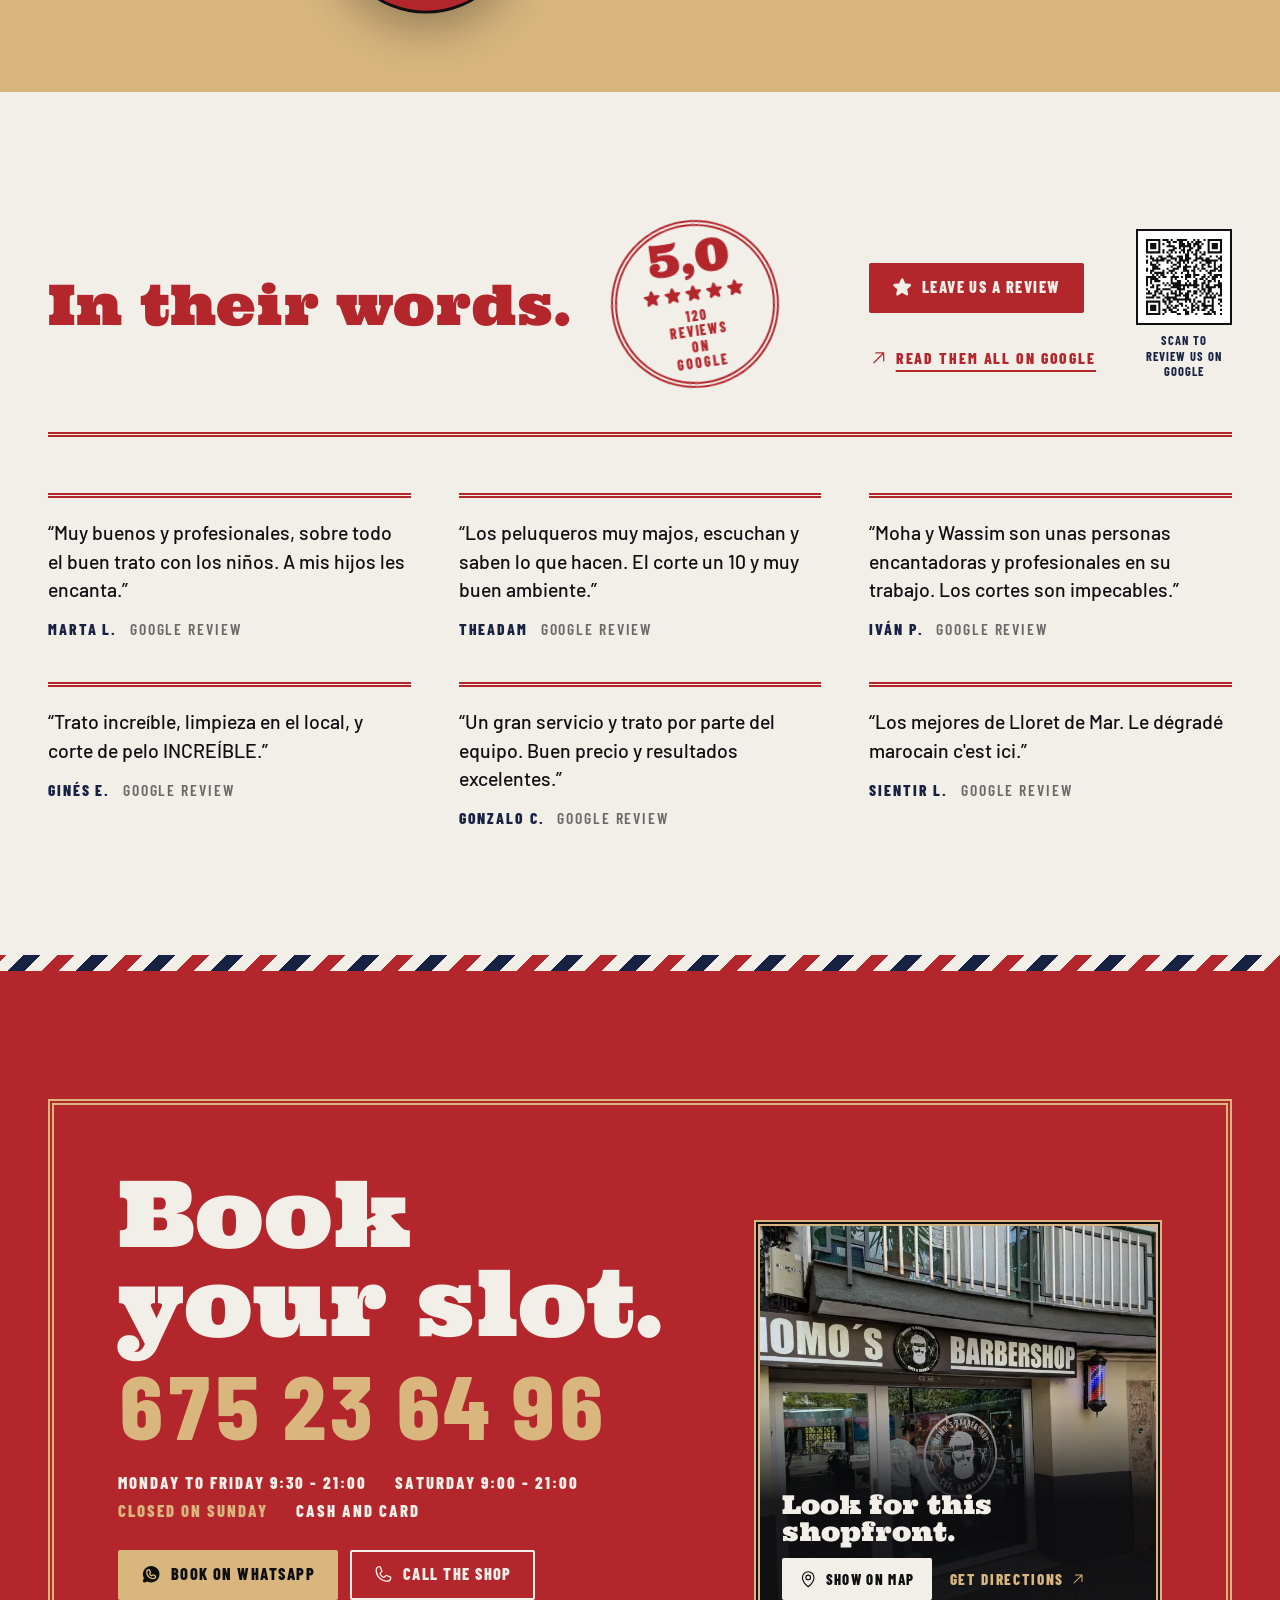
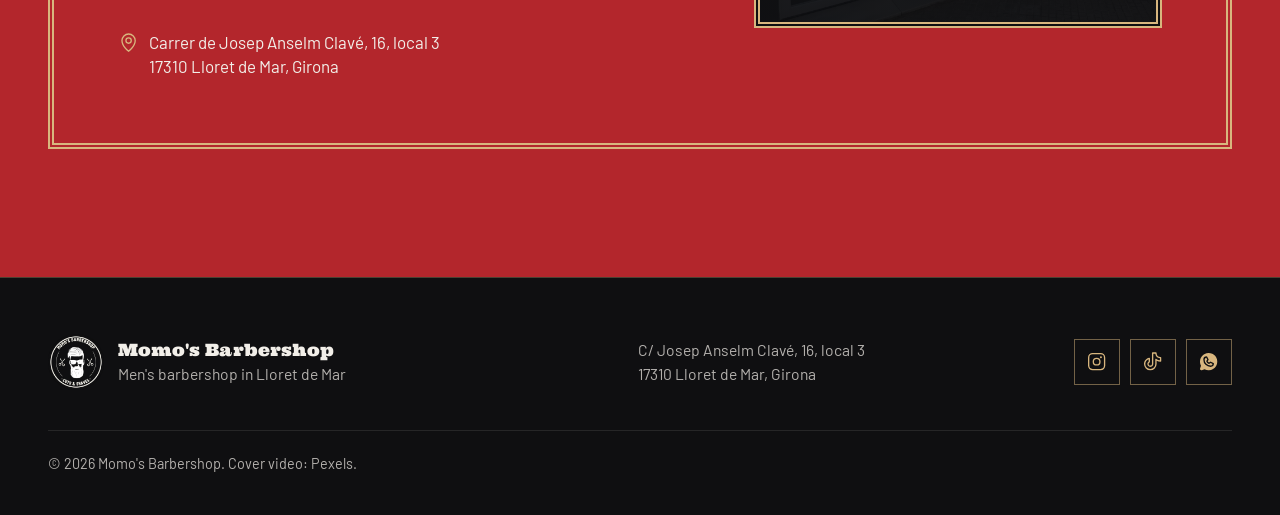
==== commit ce0d5137: "Nombre en la barra: Momo's Barber Co-Authored-By: Claude Opus 5.5 <noreply@anthropic.com>" ====
--- a/index.html
+++ b/index.html
@@ -98,7 +98,7 @@
   <div class="nav__inner">
     <a class="nav__brand" href="#top" aria-label="Momo's Barbershop, inicio">
       <img src="assets/img/logo-momos-400.webp" alt="" width="40" height="40">
-      <span class="nav__word">Momo's</span>
+      <span class="nav__word">Momo's Barber</span>
     </a>
     <nav class="nav__links" id="menu" aria-label="Secciones">
       <a href="#top" data-i18n="nav.hours">Horario</a>
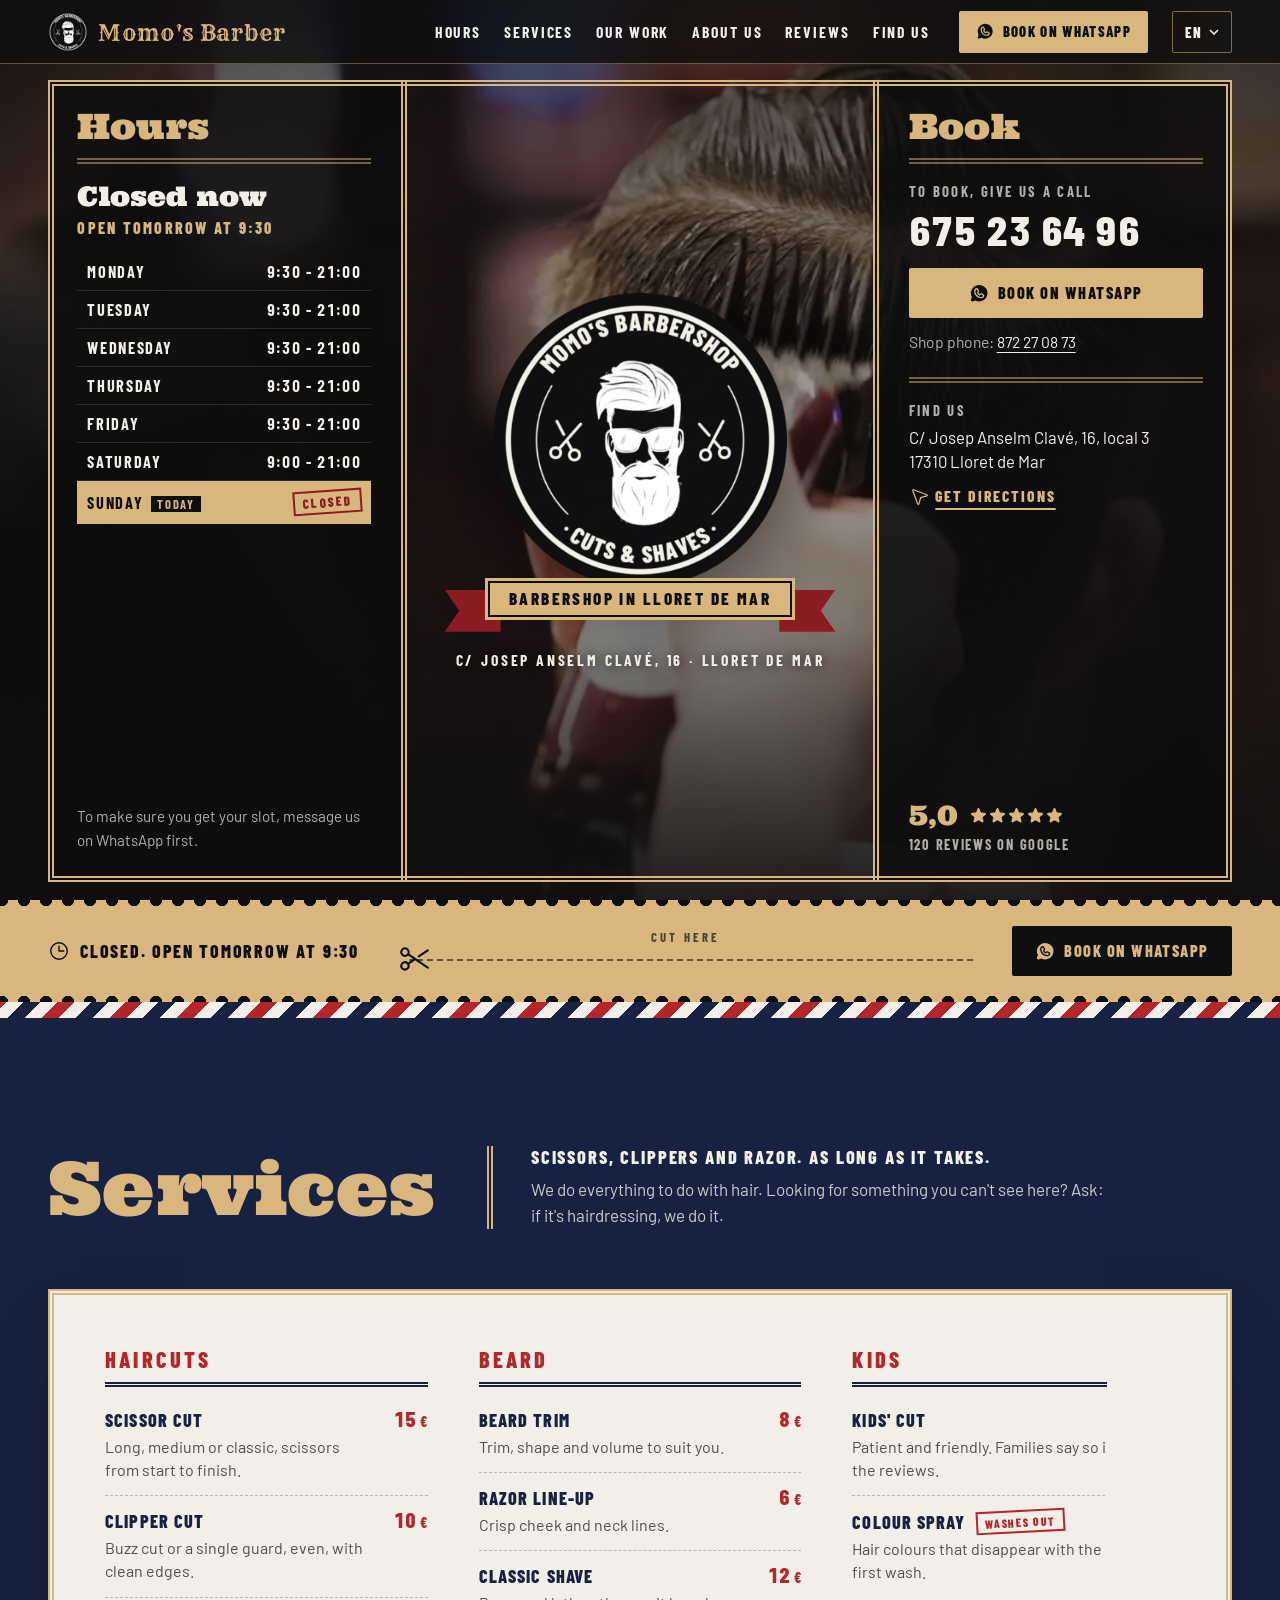
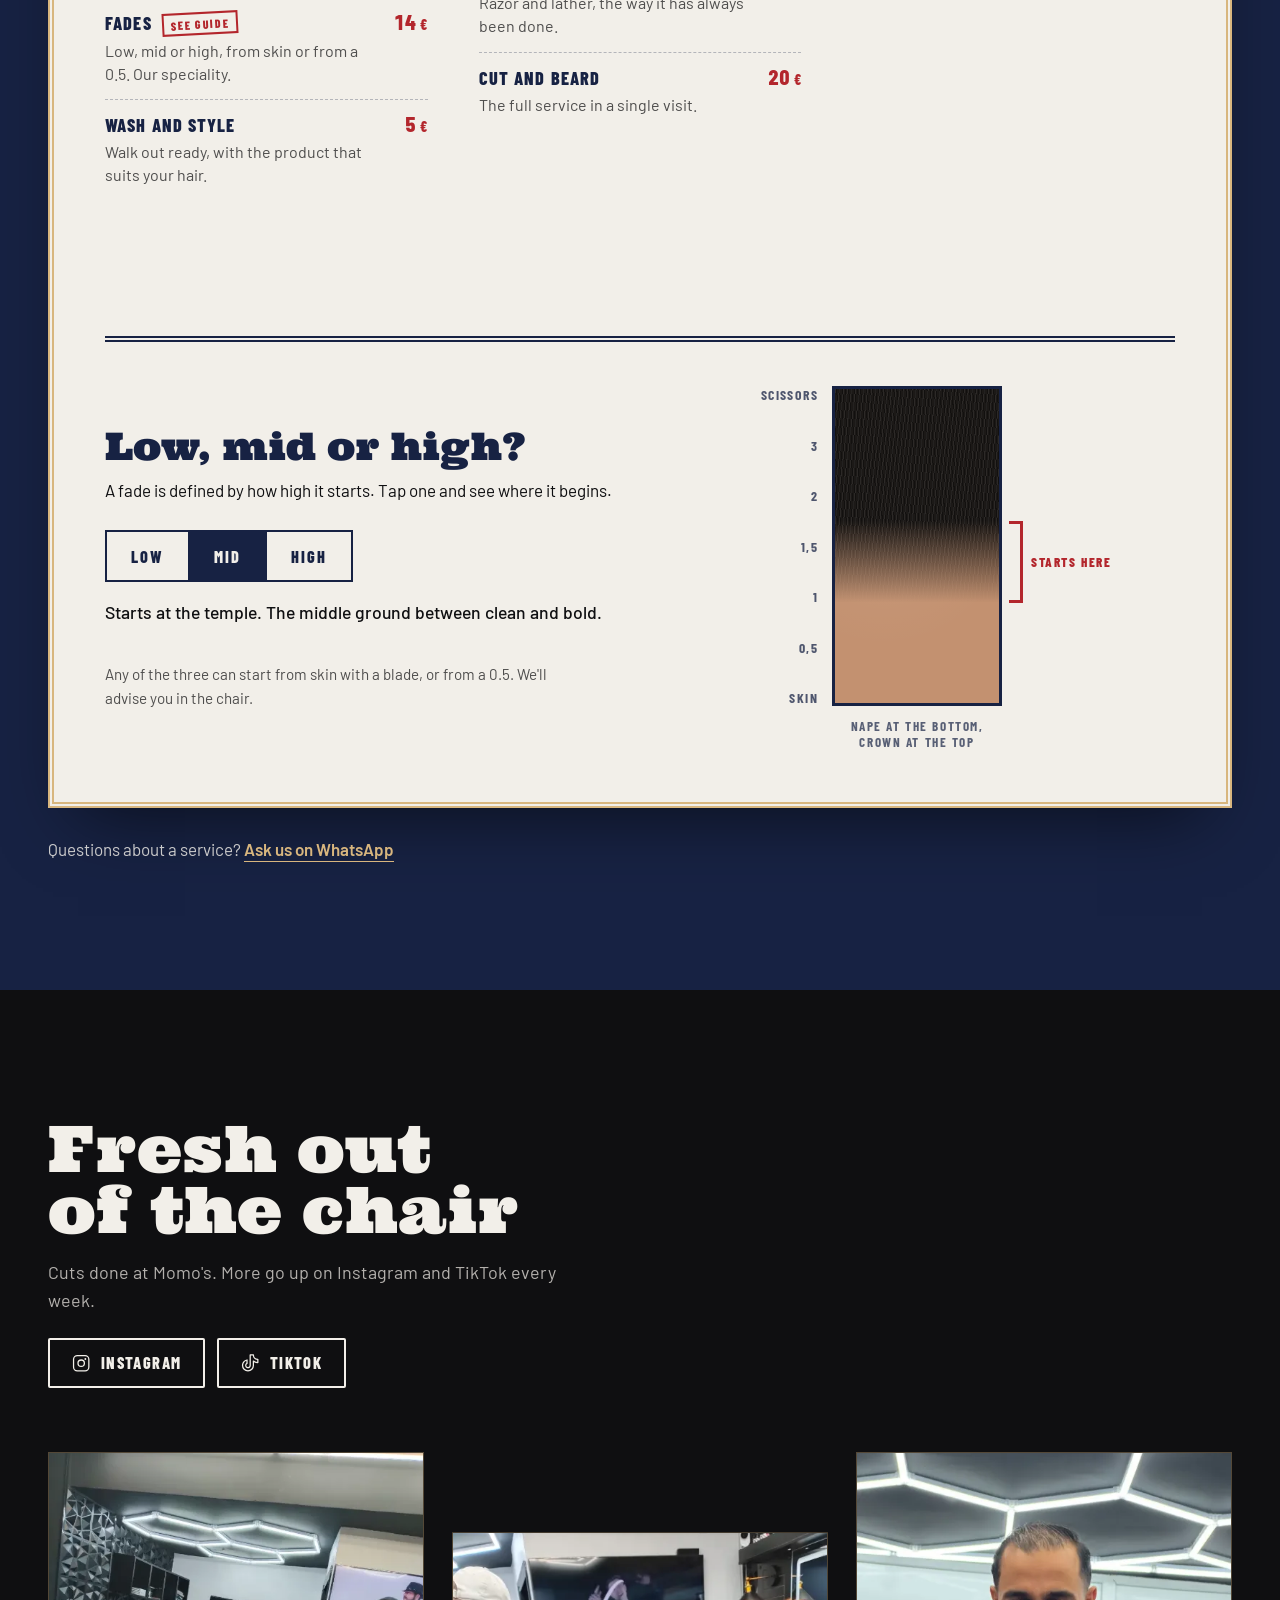
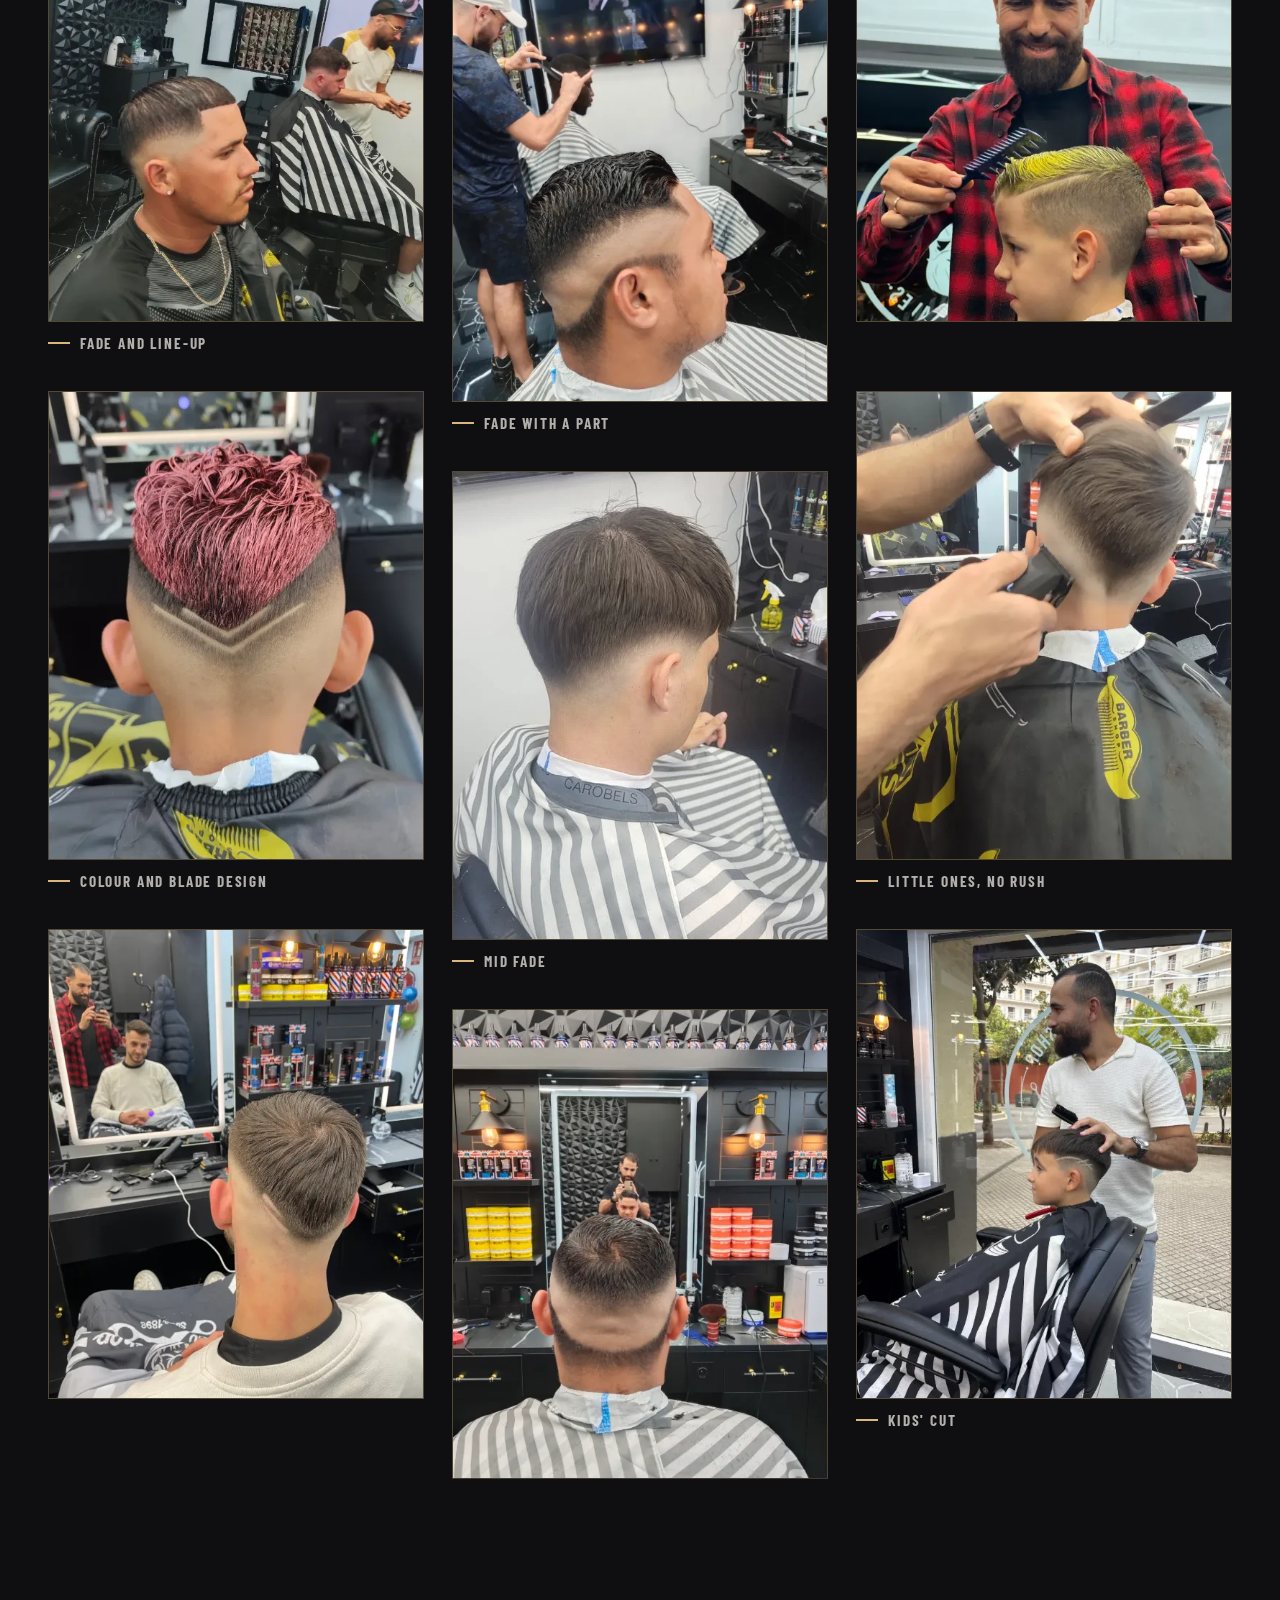
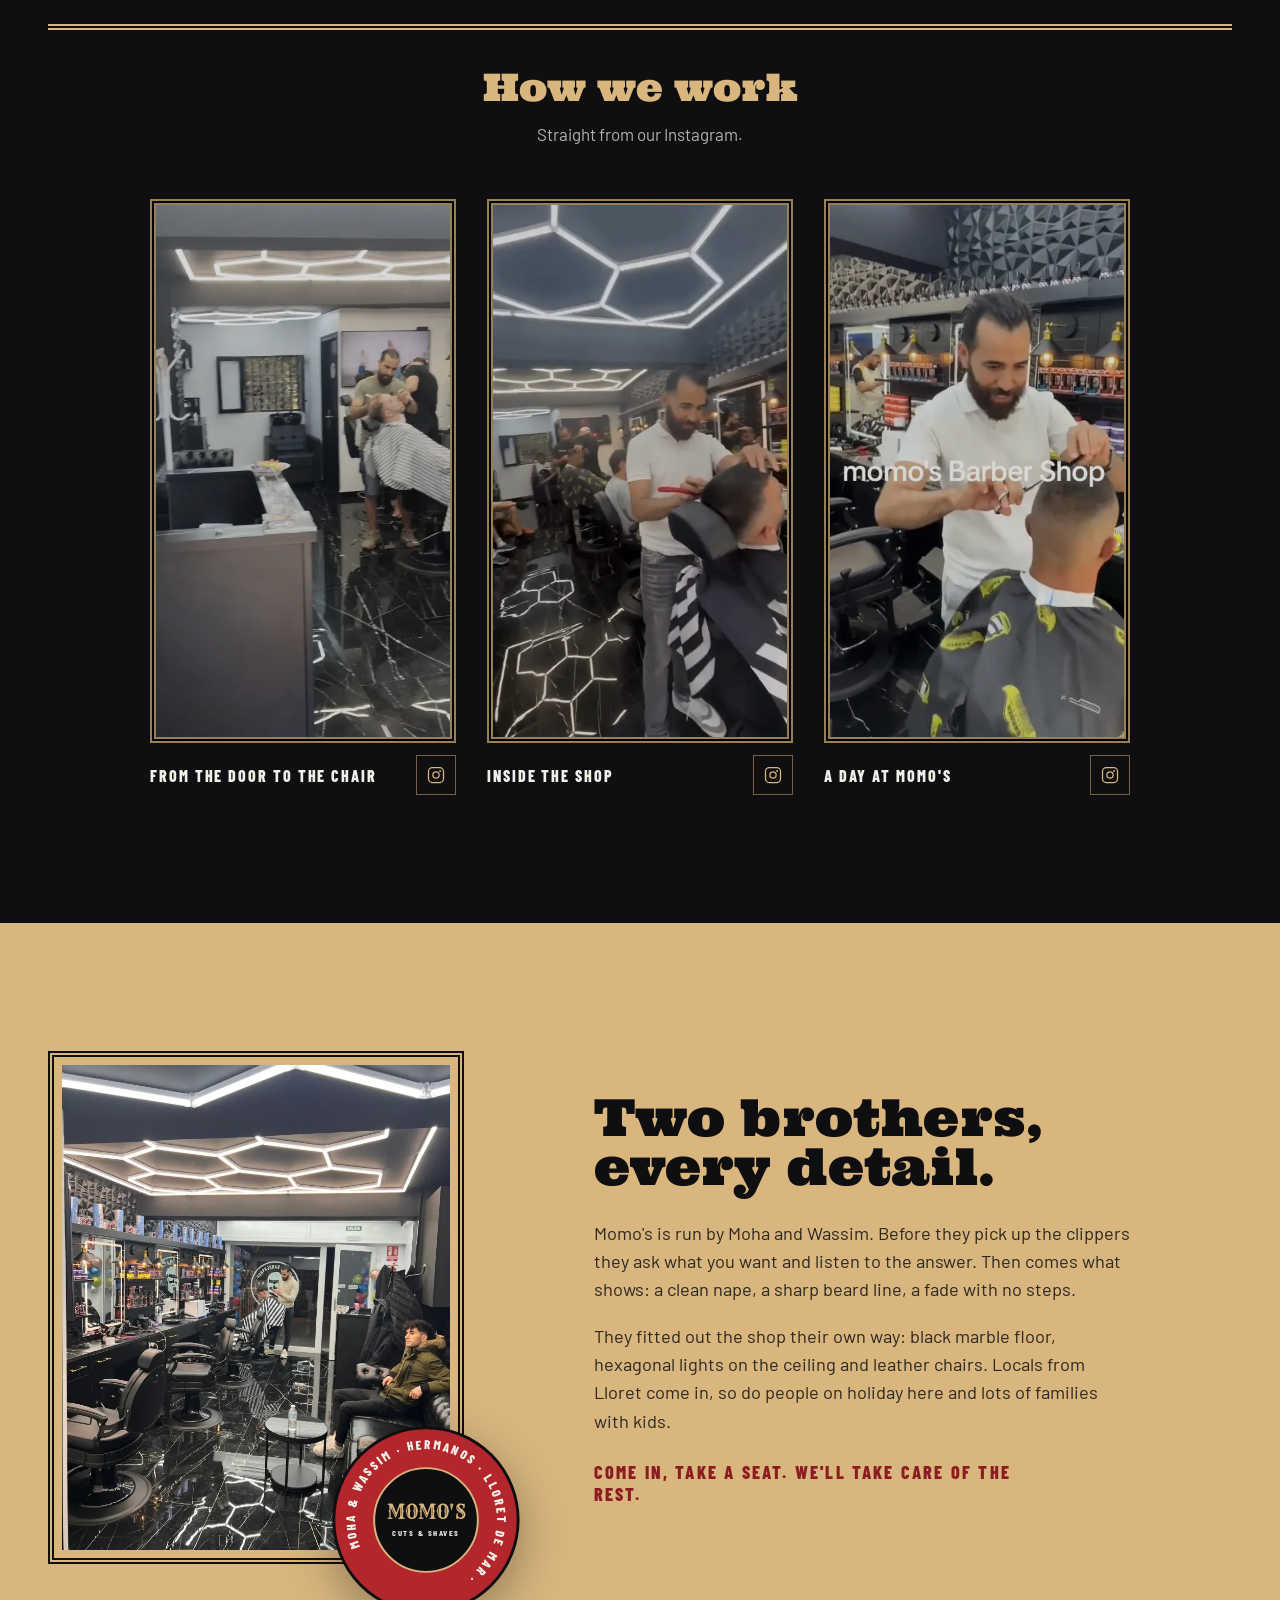
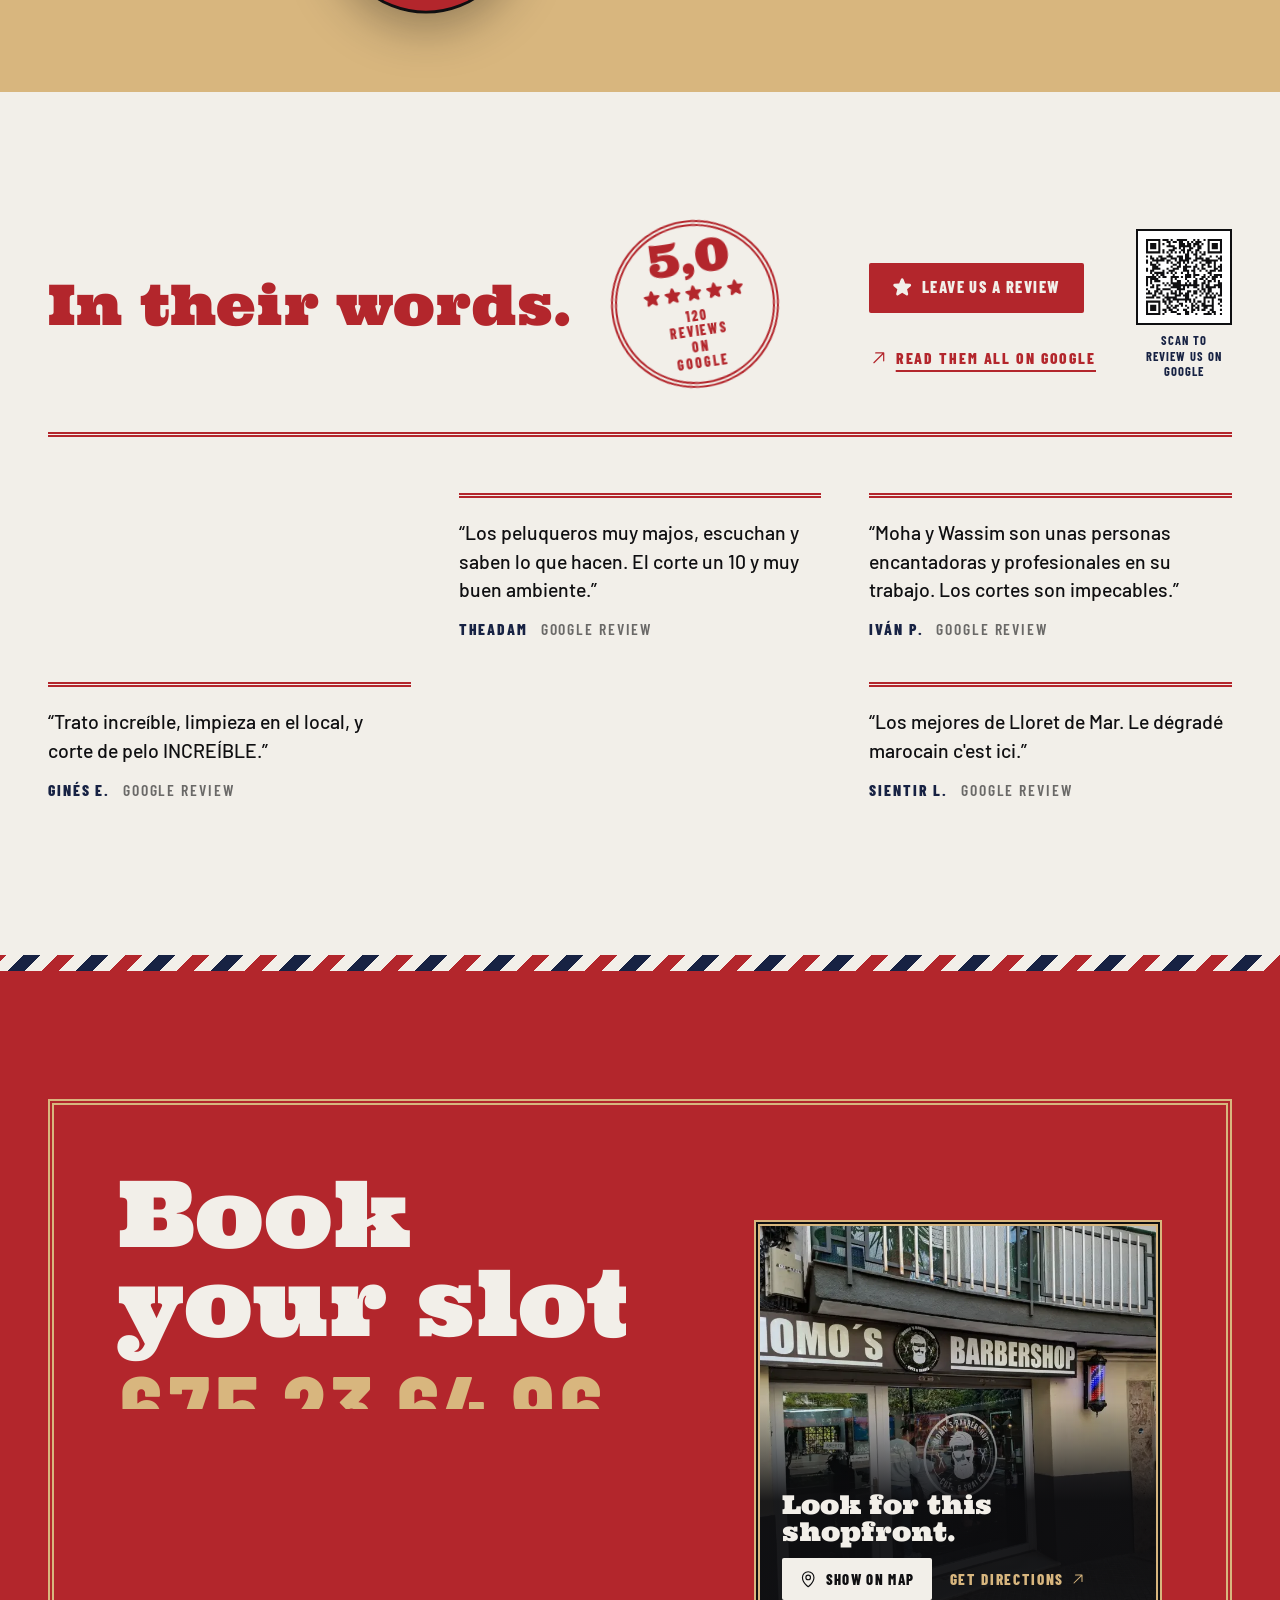
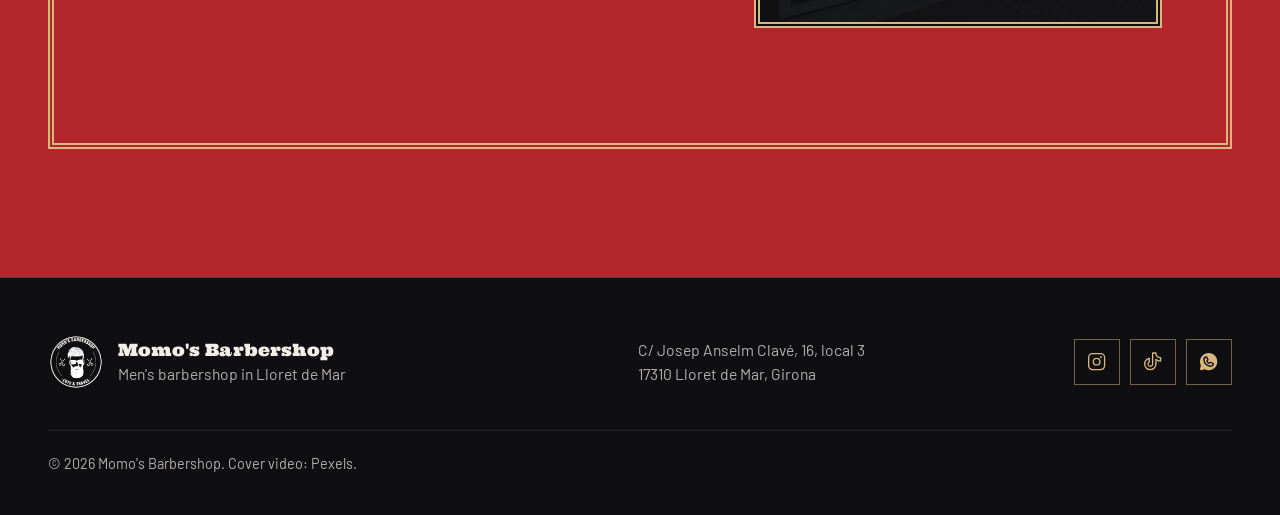
==== commit 6540bfe7: "Vídeo de portada: autoplay fiable en móvil Co-Authored-By: Claude Opus 5.5 <noreply@anthropic.com>" ====
--- a/index.html
+++ b/index.html
@@ -27,7 +27,7 @@
   <link rel="preload" as="image" type="image/webp" imagesrcset="assets/img/logo-momos-400.webp 400w, assets/img/logo-momos.webp 900w" imagesizes="(max-width: 760px) 64vw, 350px" fetchpriority="high">
   <link rel="preload" href="assets/img/poster-corte-degradado.webp" as="image" type="image/webp">
 
-  <link rel="stylesheet" href="styles.css?v=20260928h">
+  <link rel="stylesheet" href="styles.css?v=20260928i">
   <script>document.documentElement.classList.add("js");</script>
 
   <script type="application/ld+json">
@@ -526,8 +526,8 @@
   </div>
 </div>
 
-<script defer src="aviso.js?v=20260928h"></script>
-<script defer src="i18n.js?v=20260928h"></script>
-<script defer src="main.js?v=20260928h"></script>
+<script defer src="aviso.js?v=20260928i"></script>
+<script defer src="i18n.js?v=20260928i"></script>
+<script defer src="main.js?v=20260928i"></script>
 </body>
 </html>
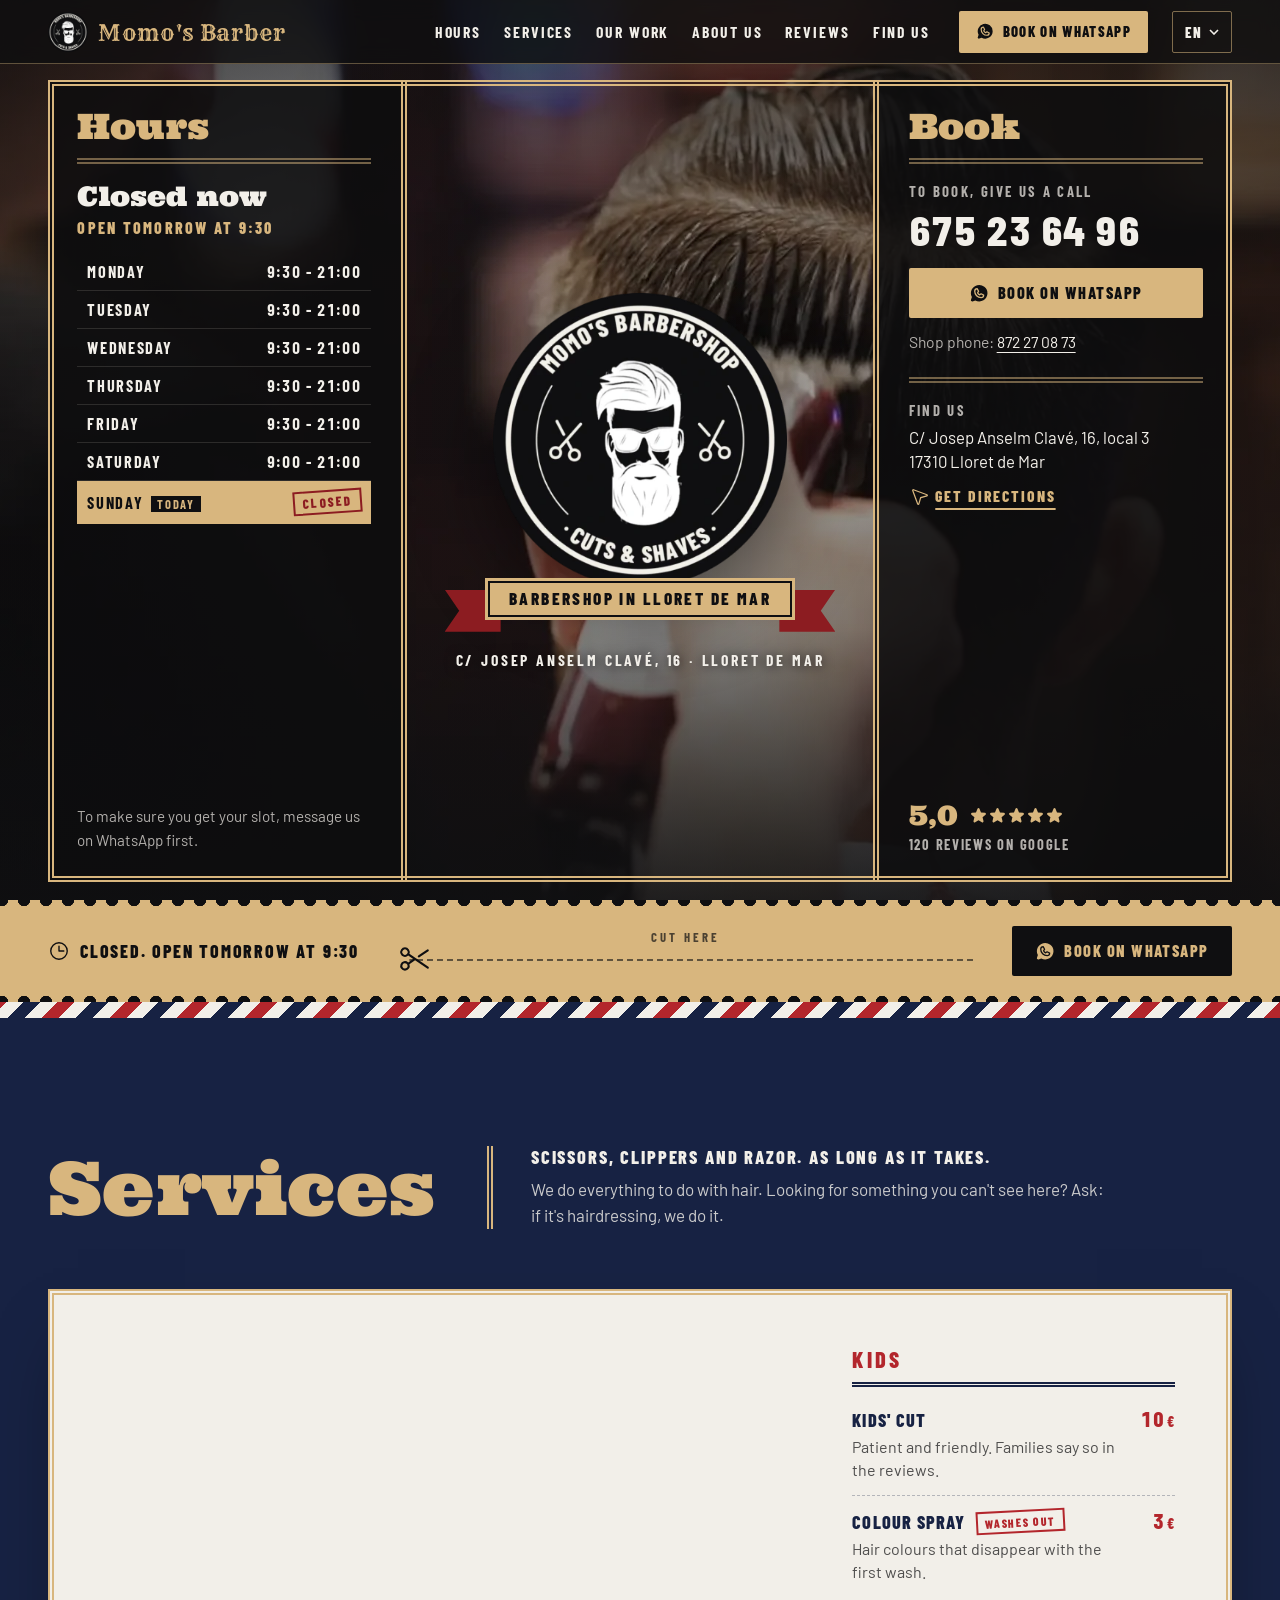
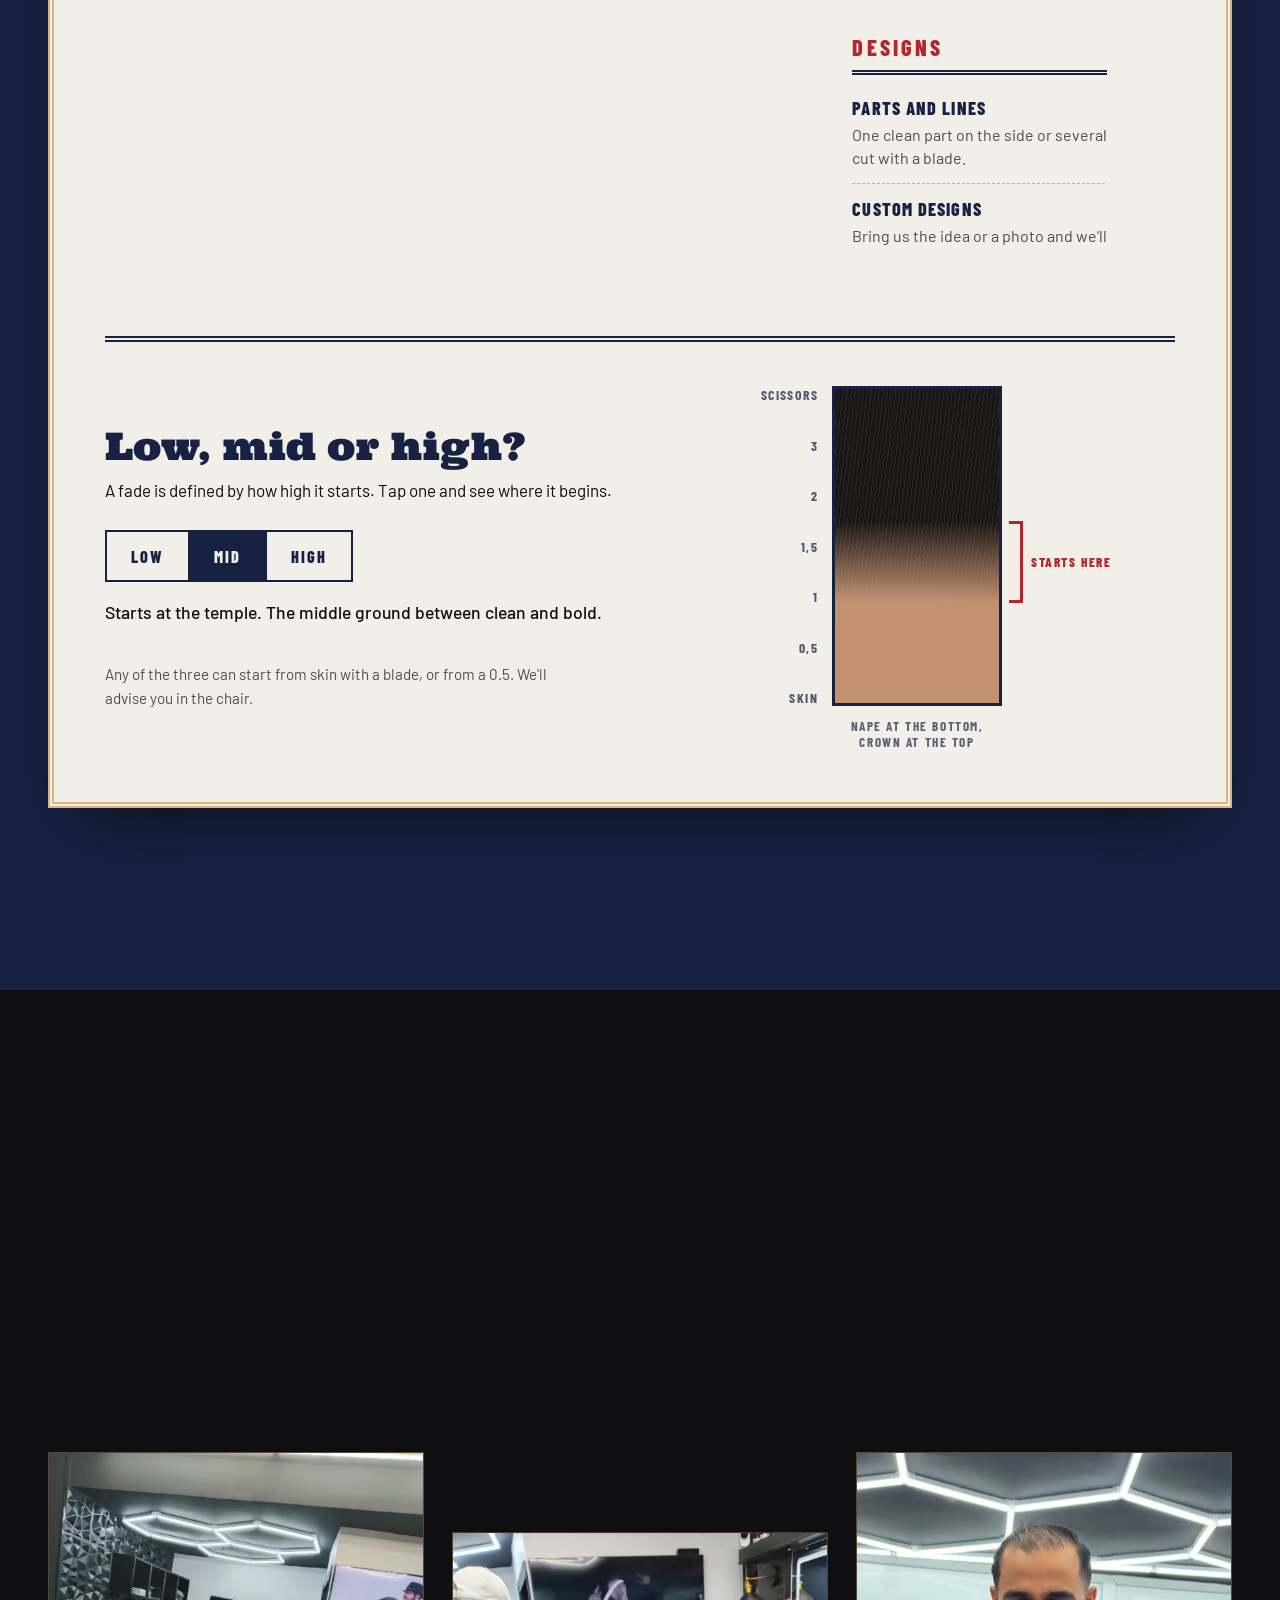
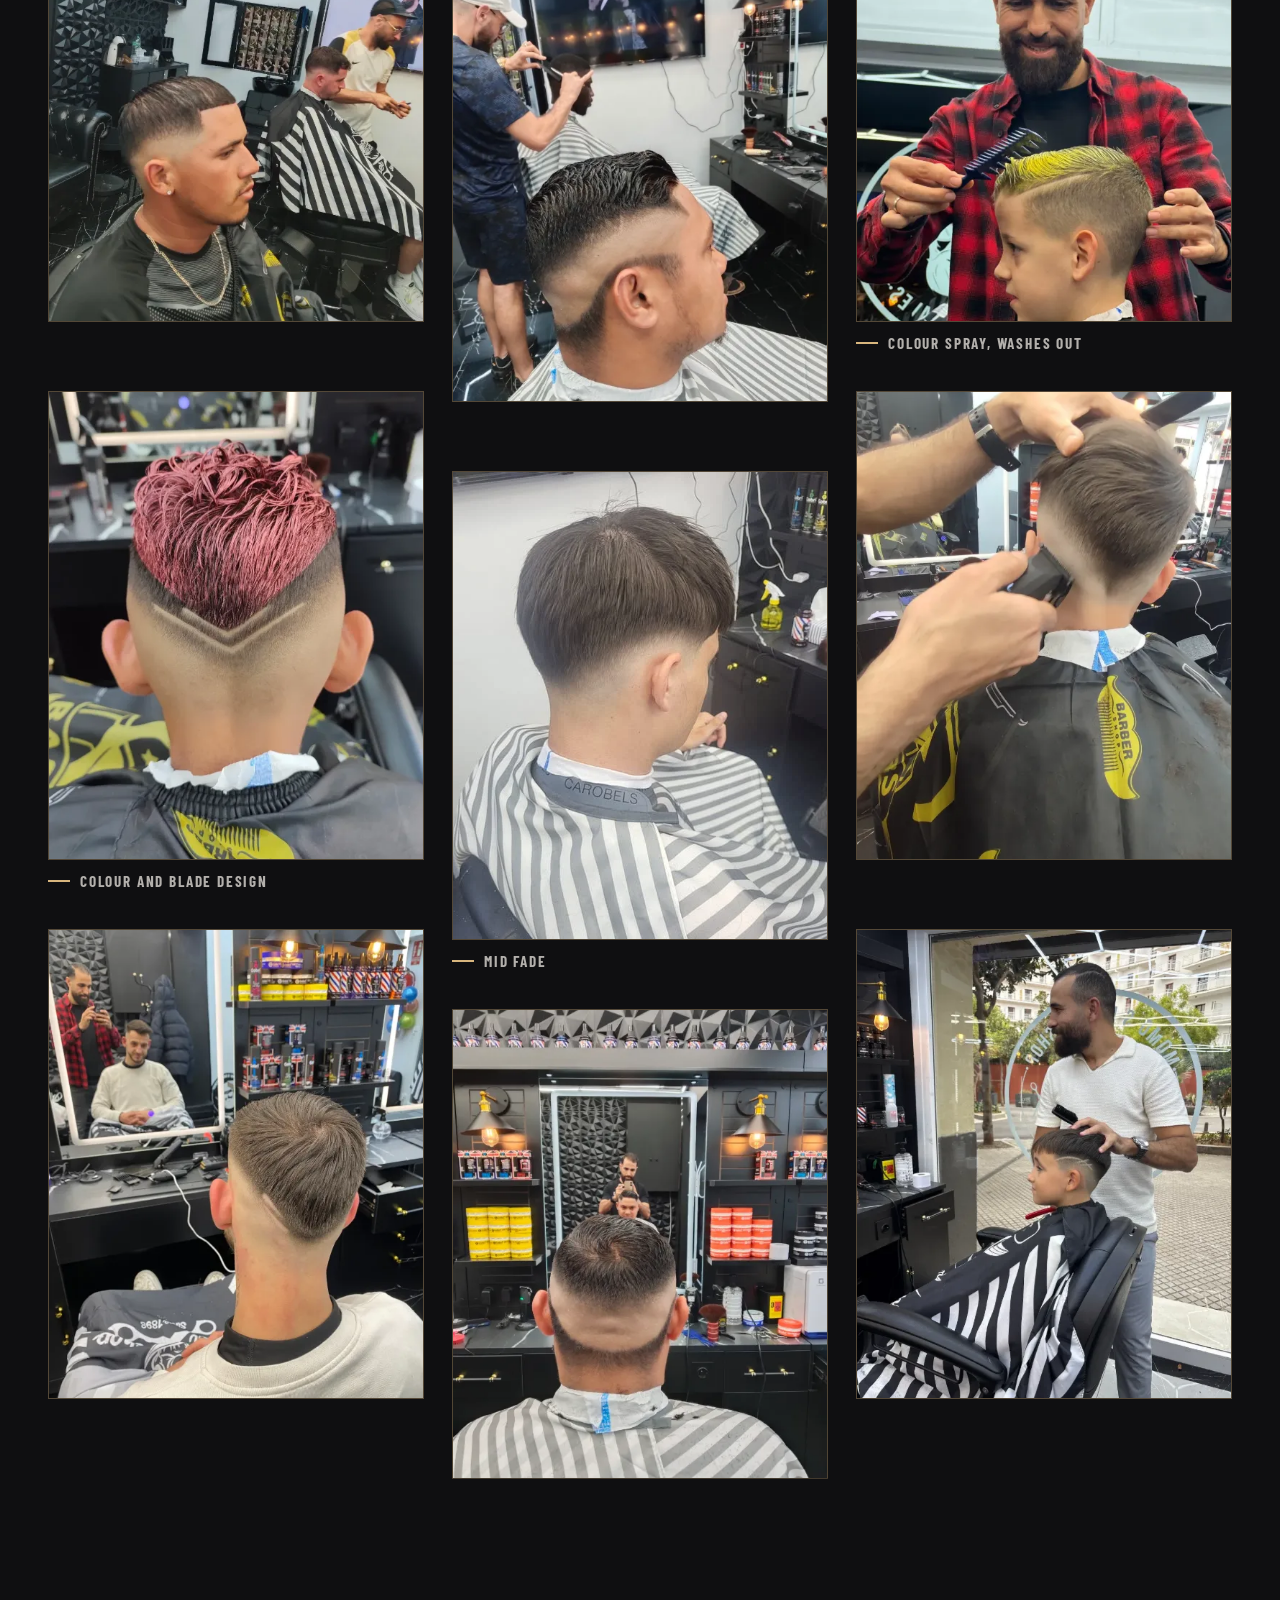
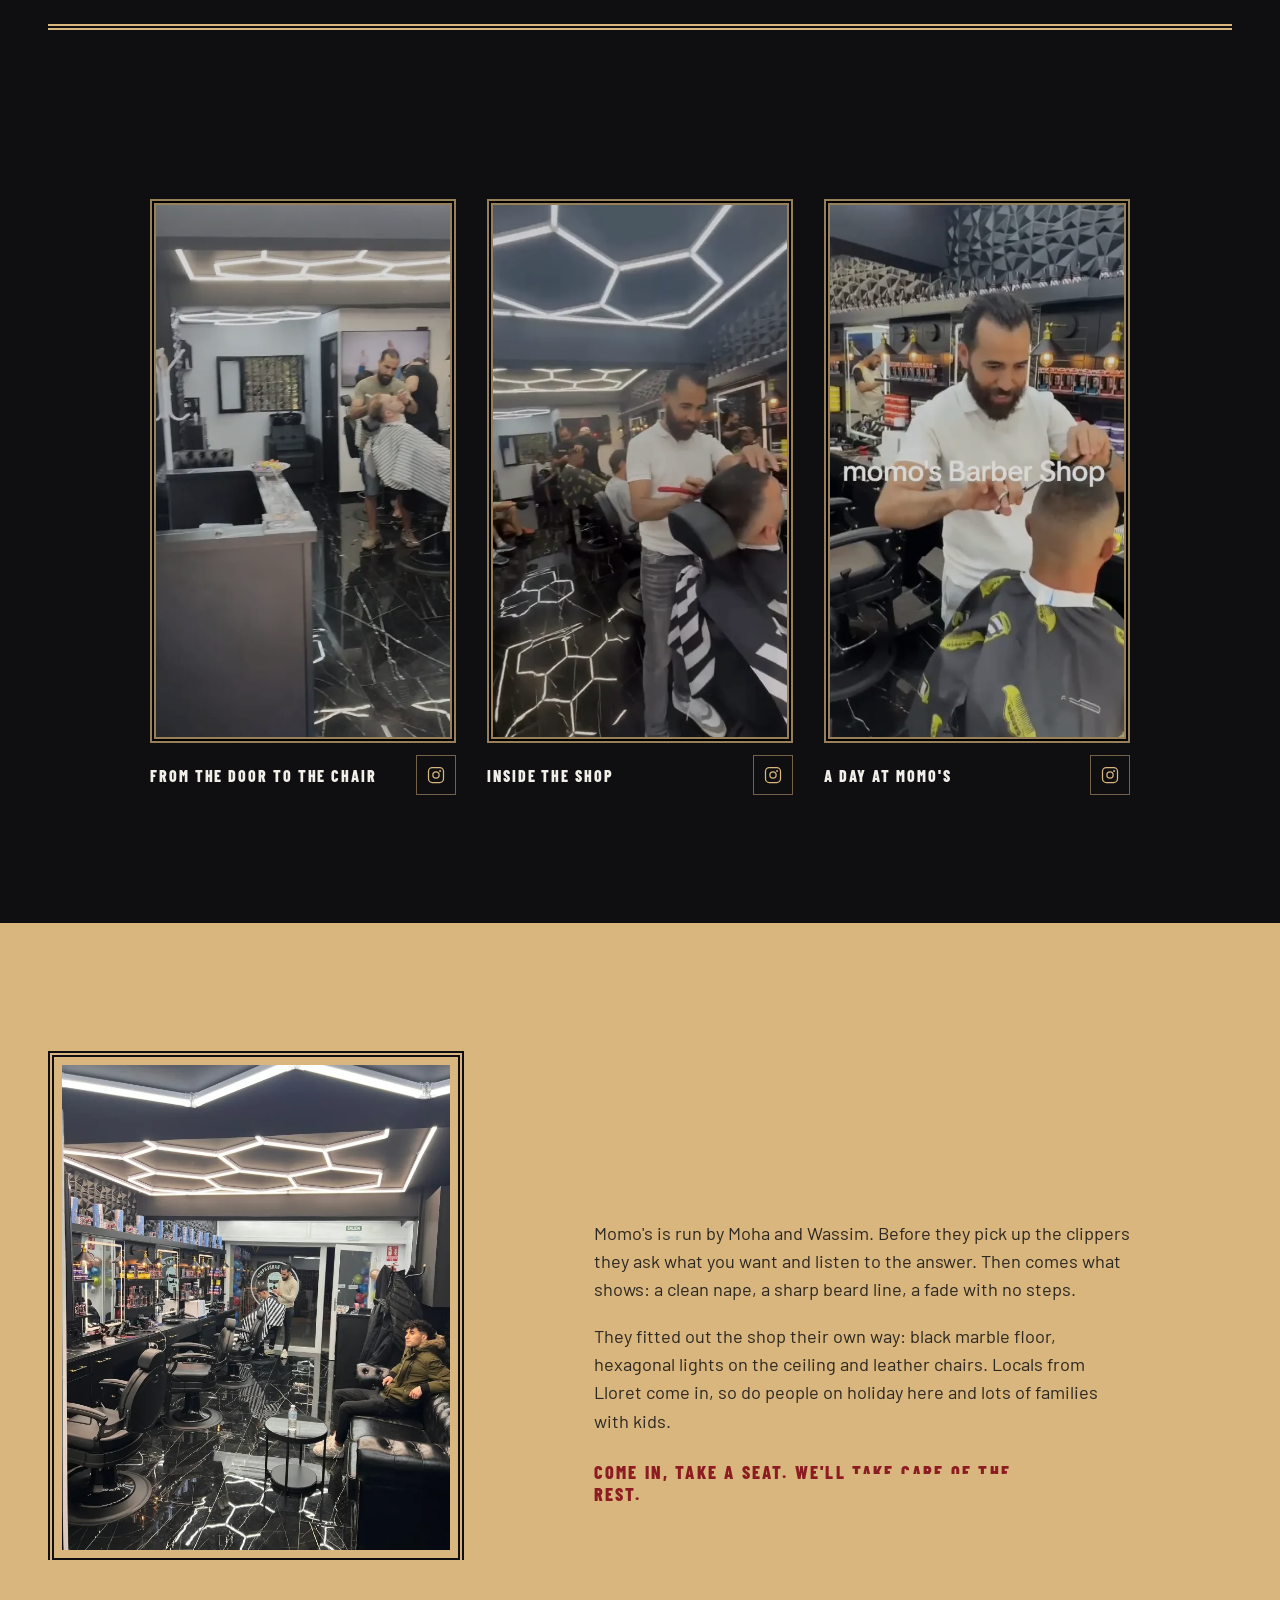
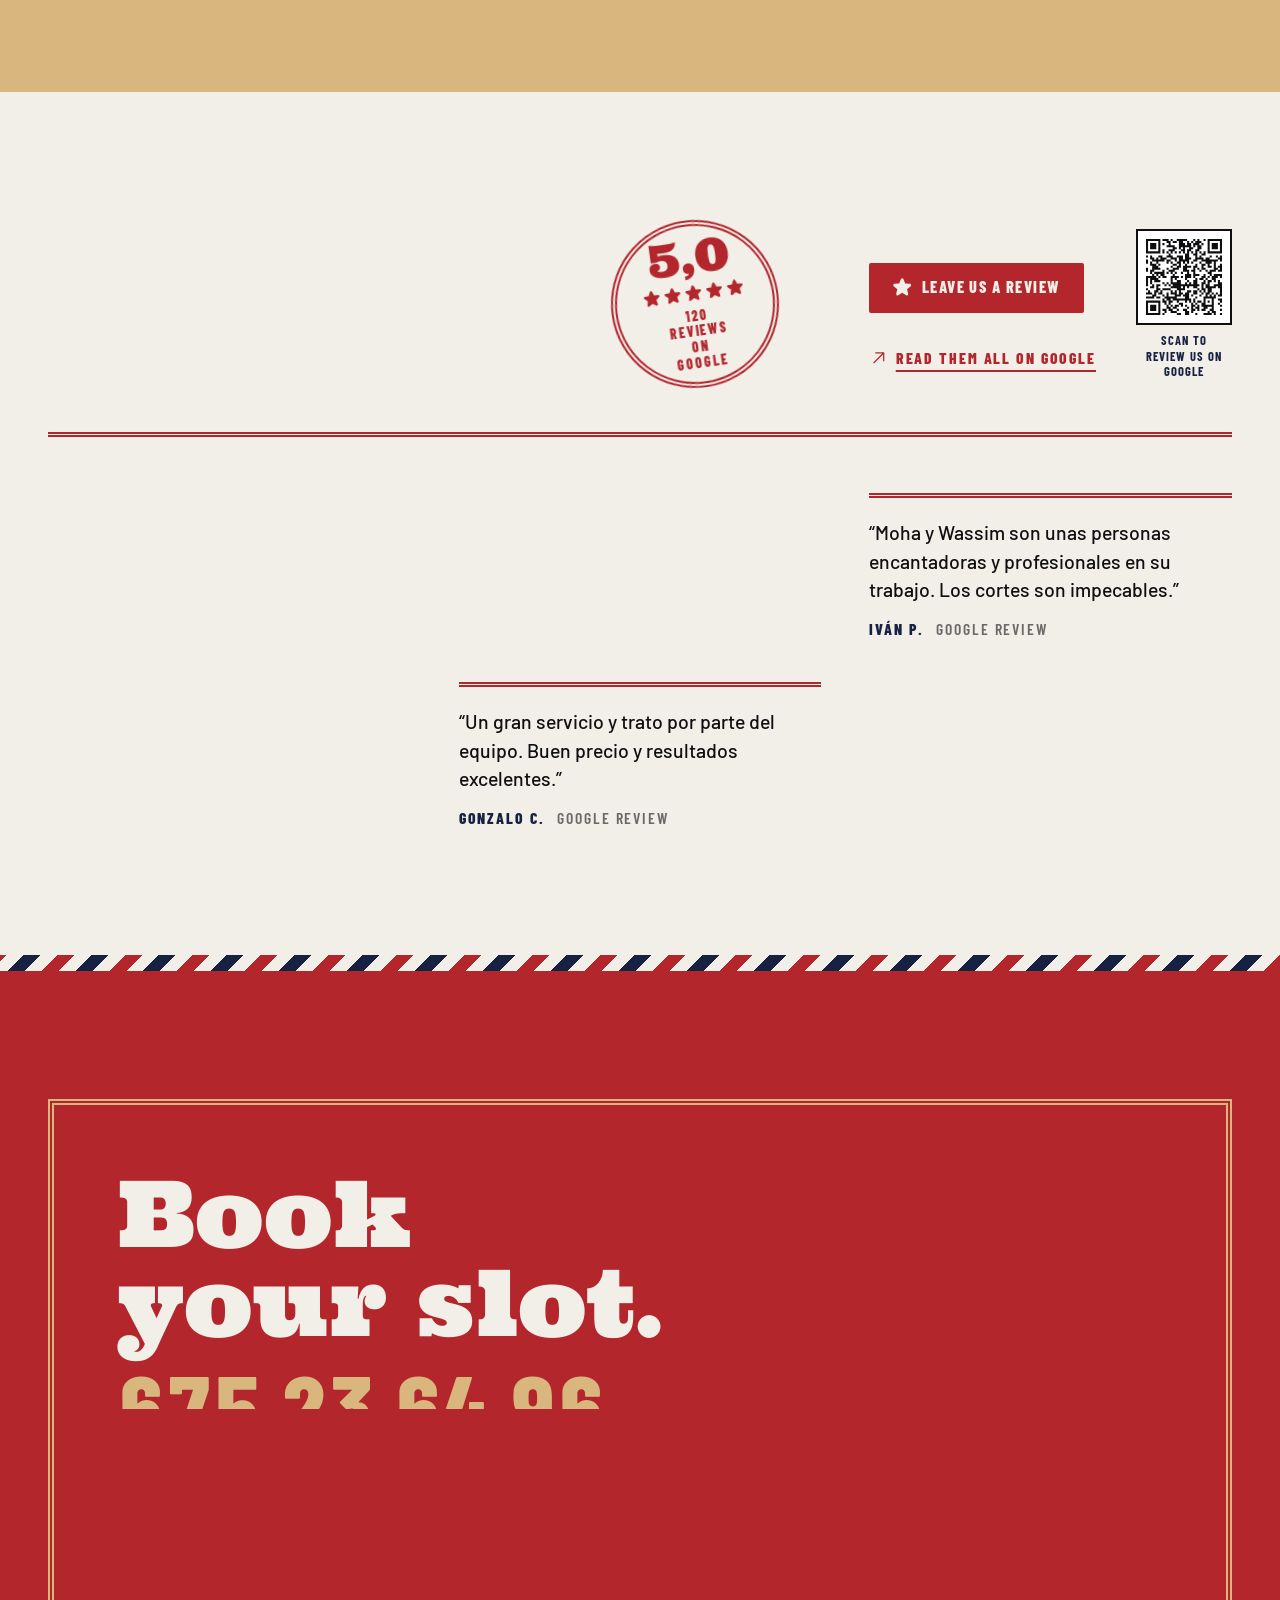
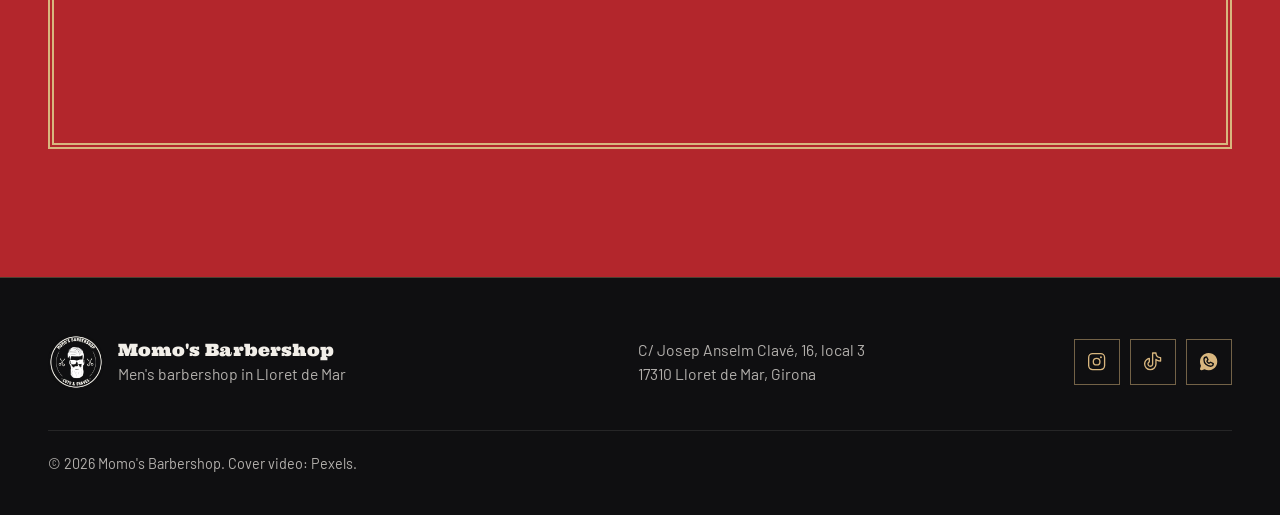
==== commit a00c323a: "Sello de Nosotros: giro automático en bucle Co-Authored-By: Claude Opus 5.5 <noreply@anthropic.com>" ====
--- a/index.html
+++ b/index.html
@@ -27,7 +27,7 @@
   <link rel="preload" as="image" type="image/webp" imagesrcset="assets/img/logo-momos-400.webp 400w, assets/img/logo-momos.webp 900w" imagesizes="(max-width: 760px) 64vw, 350px" fetchpriority="high">
   <link rel="preload" href="assets/img/poster-corte-degradado.webp" as="image" type="image/webp">
 
-  <link rel="stylesheet" href="styles.css?v=20260928i">
+  <link rel="stylesheet" href="styles.css?v=20260928j">
   <script>document.documentElement.classList.add("js");</script>
 
   <script type="application/ld+json">
@@ -526,8 +526,8 @@
   </div>
 </div>
 
-<script defer src="aviso.js?v=20260928i"></script>
-<script defer src="i18n.js?v=20260928i"></script>
-<script defer src="main.js?v=20260928i"></script>
+<script defer src="aviso.js?v=20260928j"></script>
+<script defer src="i18n.js?v=20260928j"></script>
+<script defer src="main.js?v=20260928j"></script>
 </body>
 </html>
--- a/styles.css
+++ b/styles.css
@@ -643,7 +643,8 @@
 .seal__text { font: 800 13.2px var(--label); letter-spacing: 2.4px; fill: var(--cape); }
 .seal__word { font: 400 21px var(--logo); fill: var(--brass); }
 .seal__small { font: 700 8.4px var(--label); letter-spacing: 1.2px; fill: var(--cape); }
-.seal__spin { transform-box: view-box; transform-origin: 100px 100px; }
+.seal__spin { transform-box: view-box; transform-origin: 100px 100px; animation: seal-spin 22s linear infinite; }
+@keyframes seal-spin { to { transform: rotate(360deg); } }
 .about__text .h-display { font-size: clamp(2.4rem, 4vw, 4rem); margin-bottom: 28px; }
 .about__text p { font-size: 1.14rem; max-width: 54ch; color: rgba(15, 15, 17, .86); }
 .about__sign {
